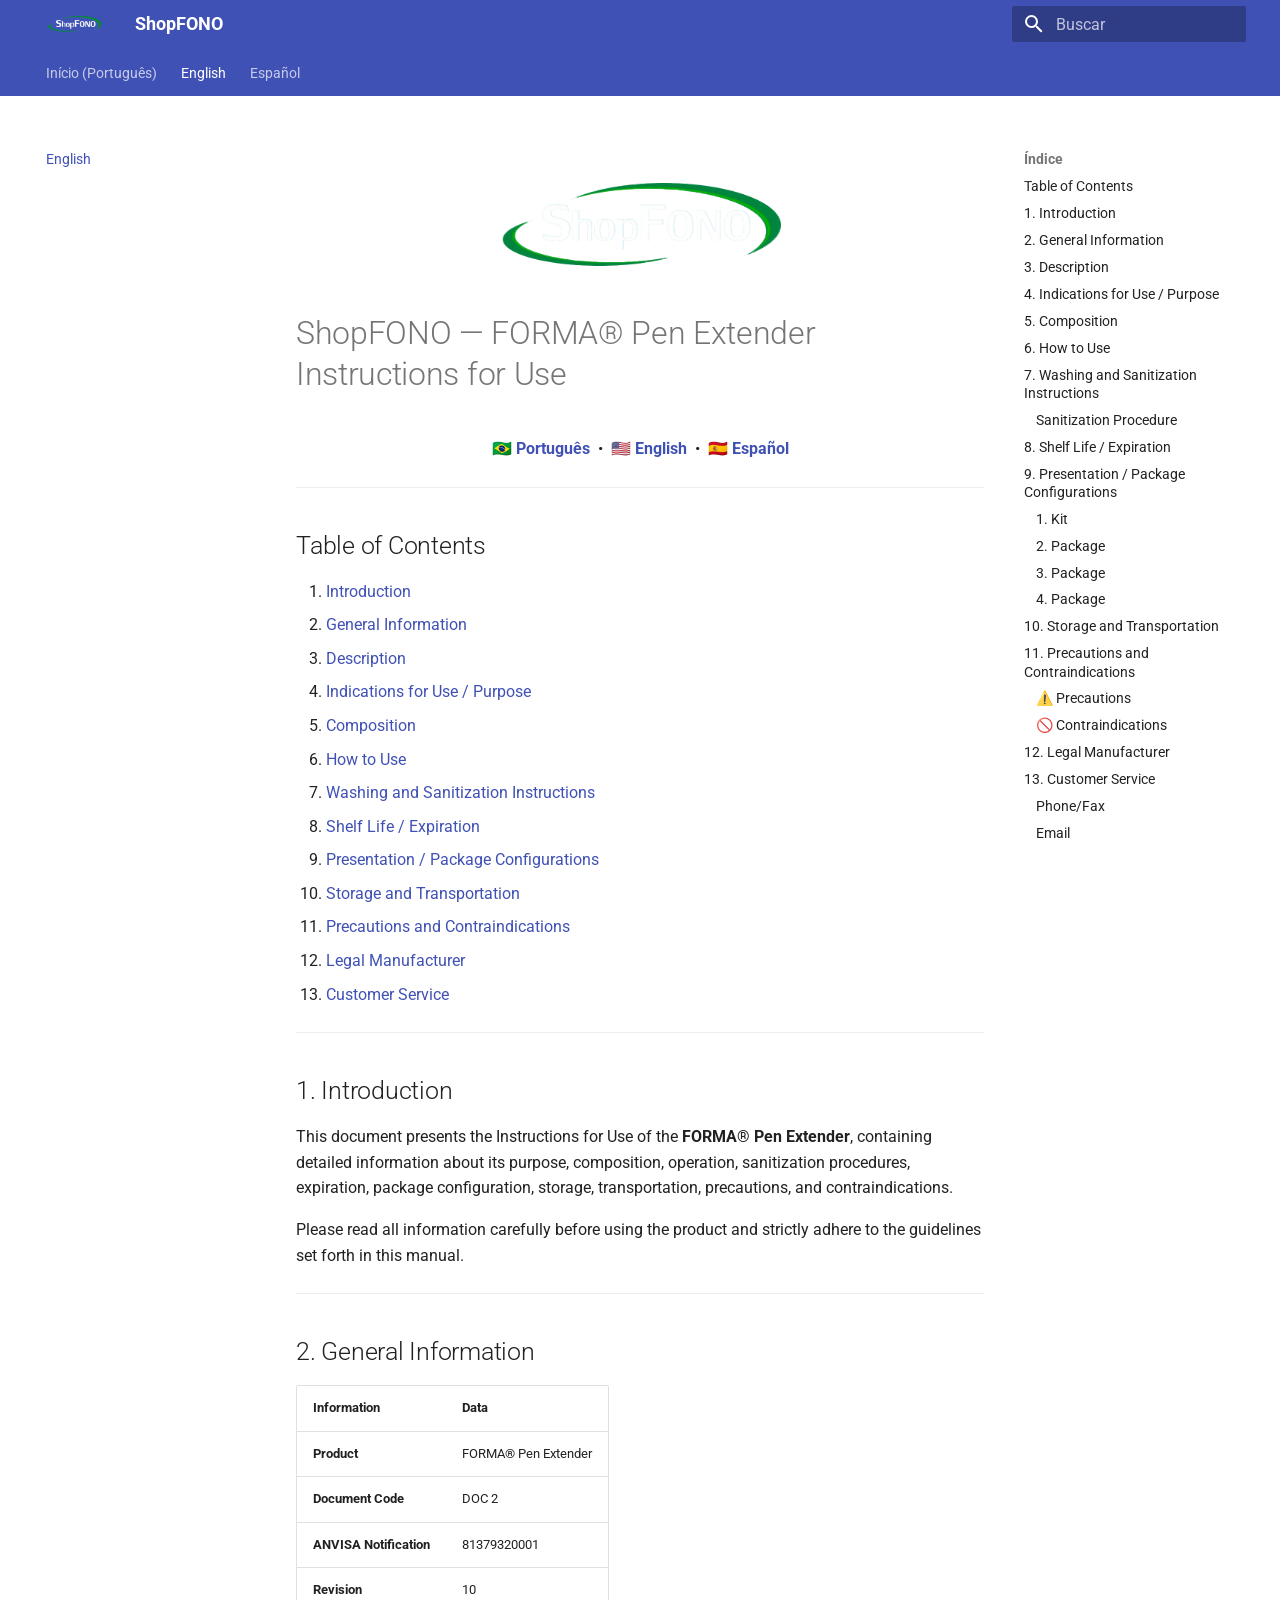
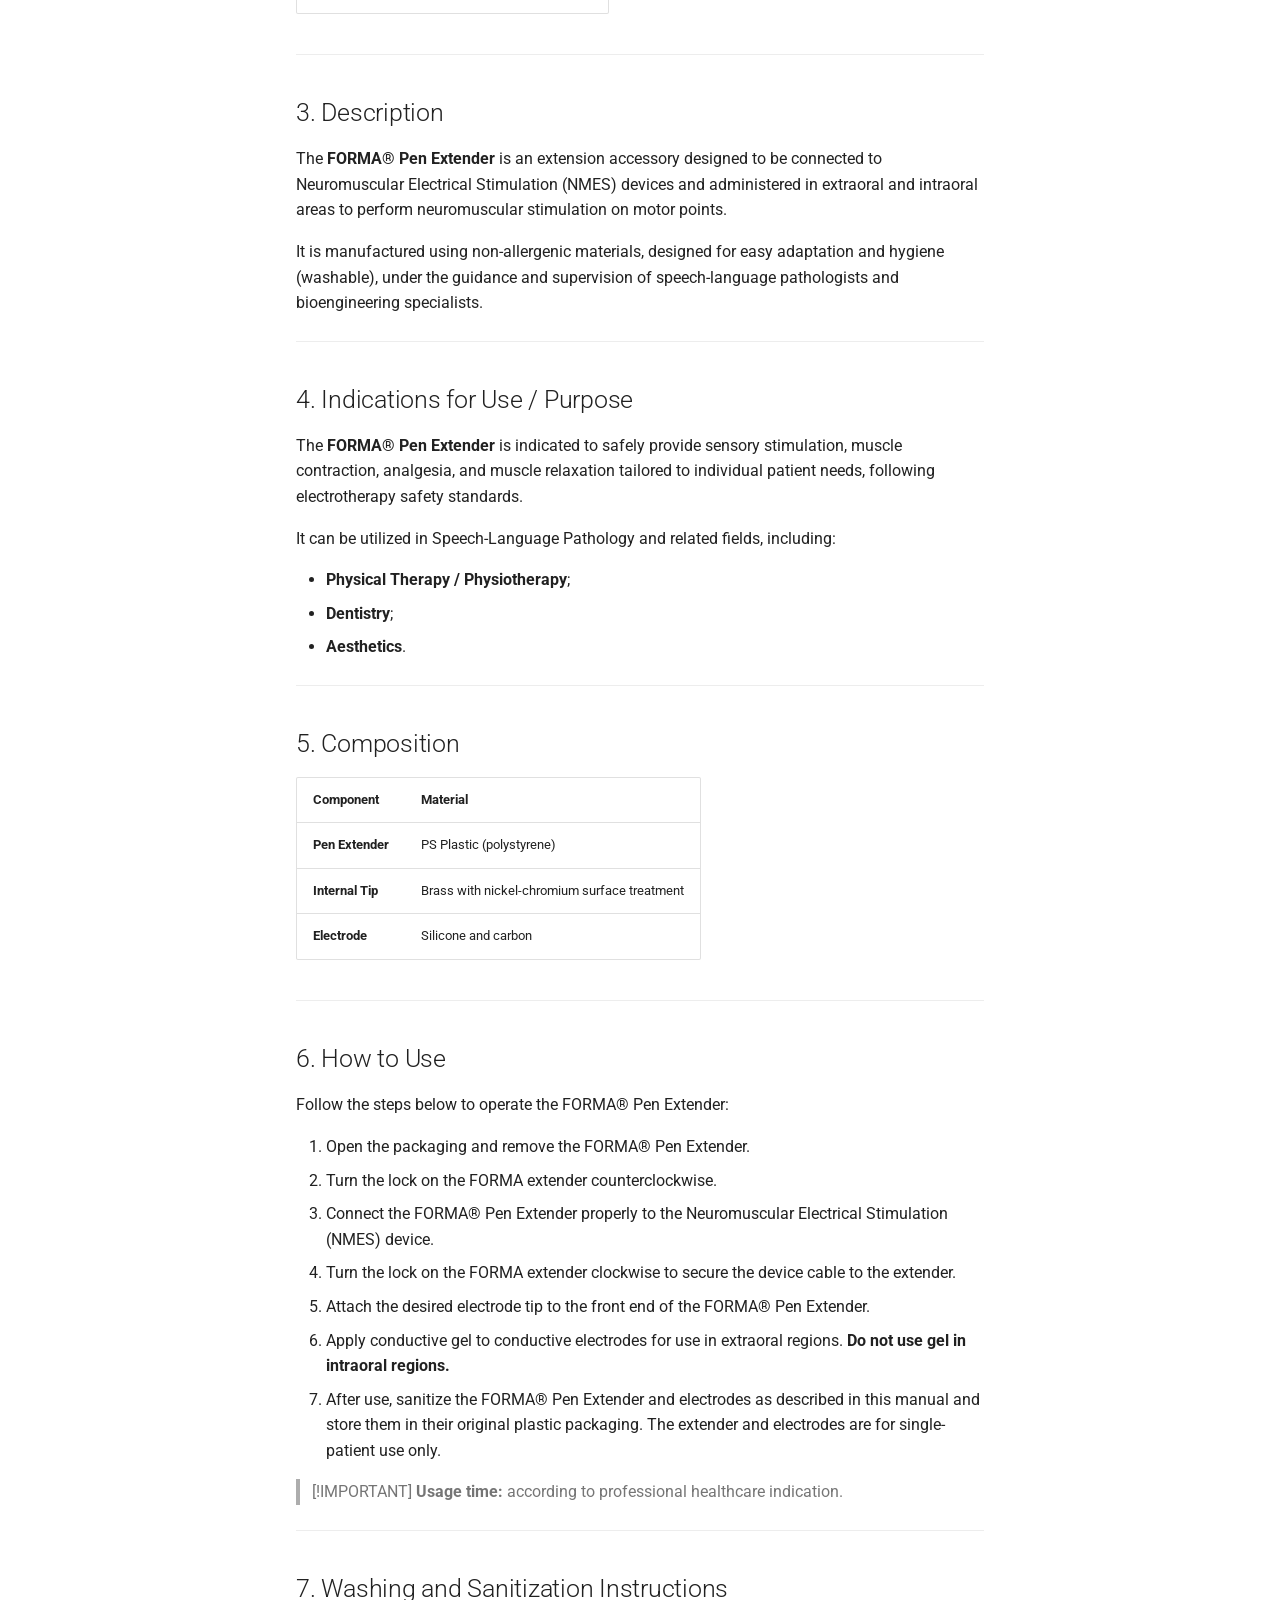
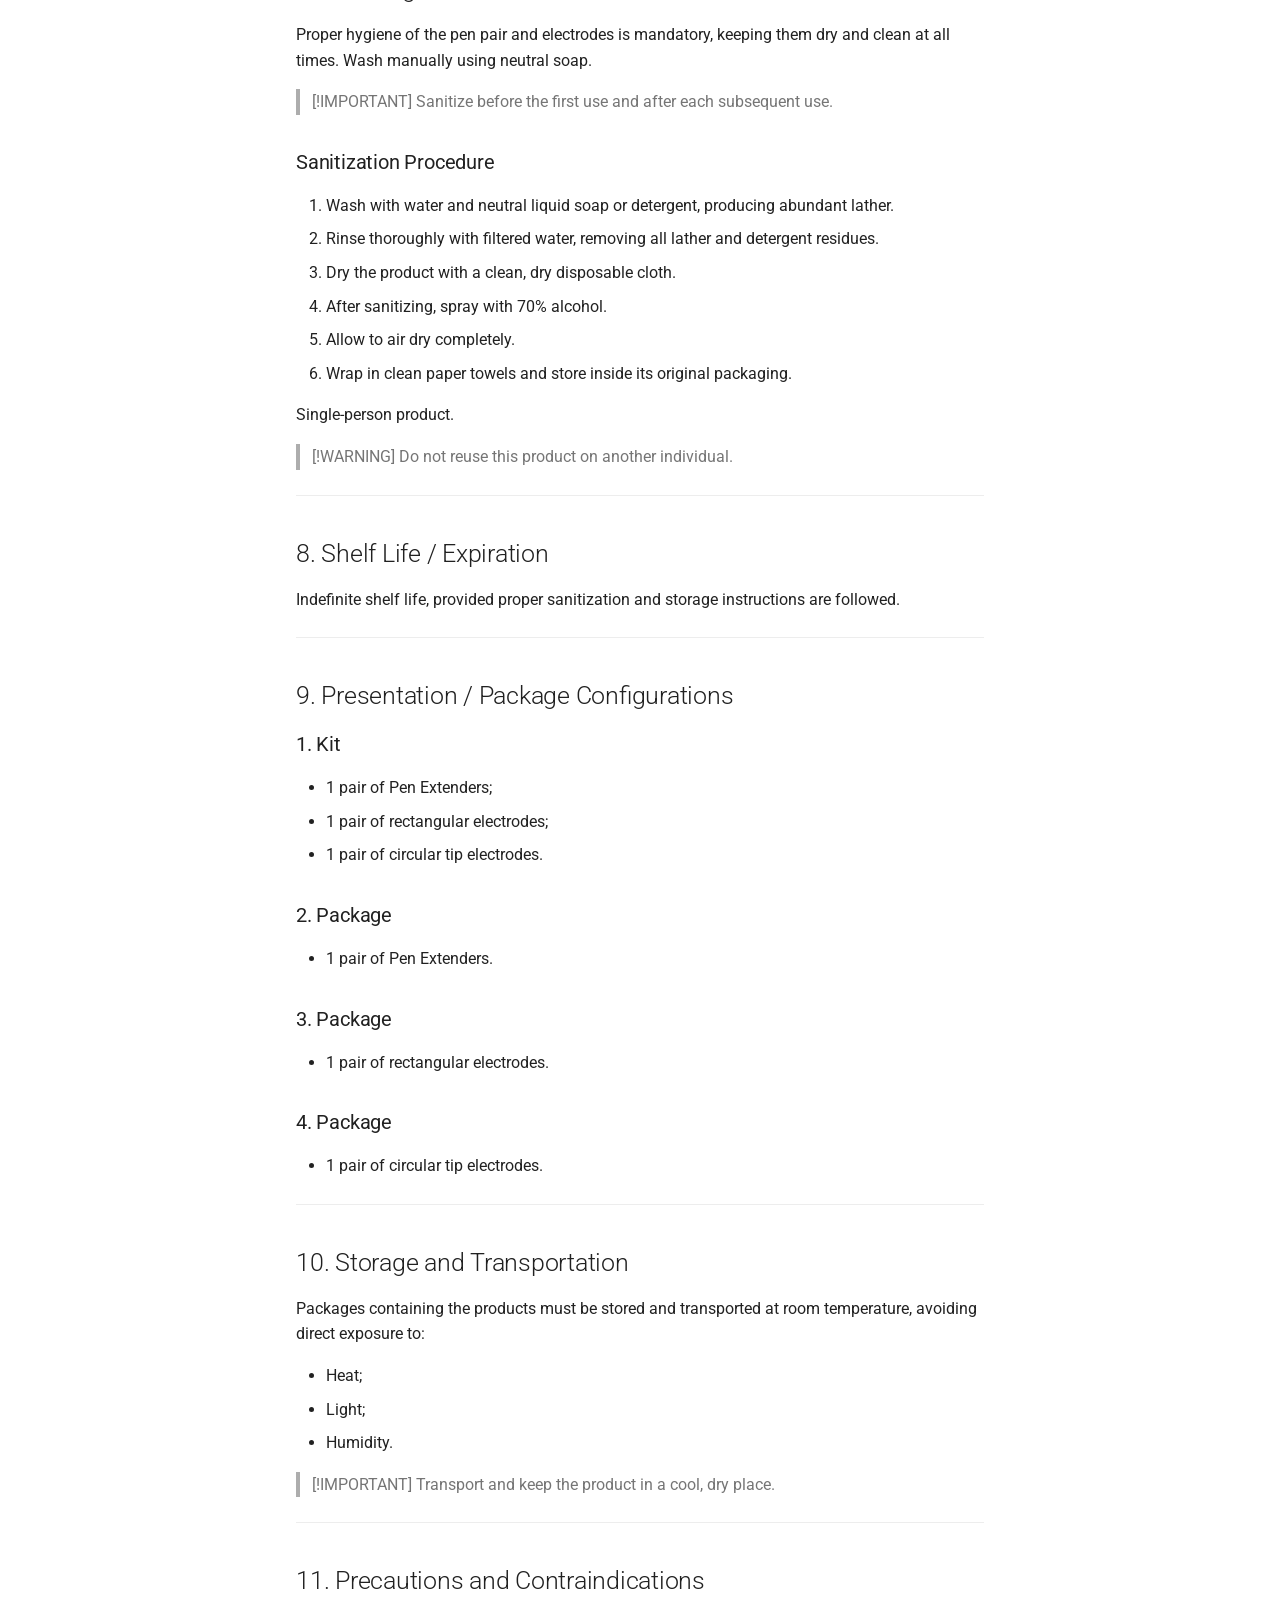
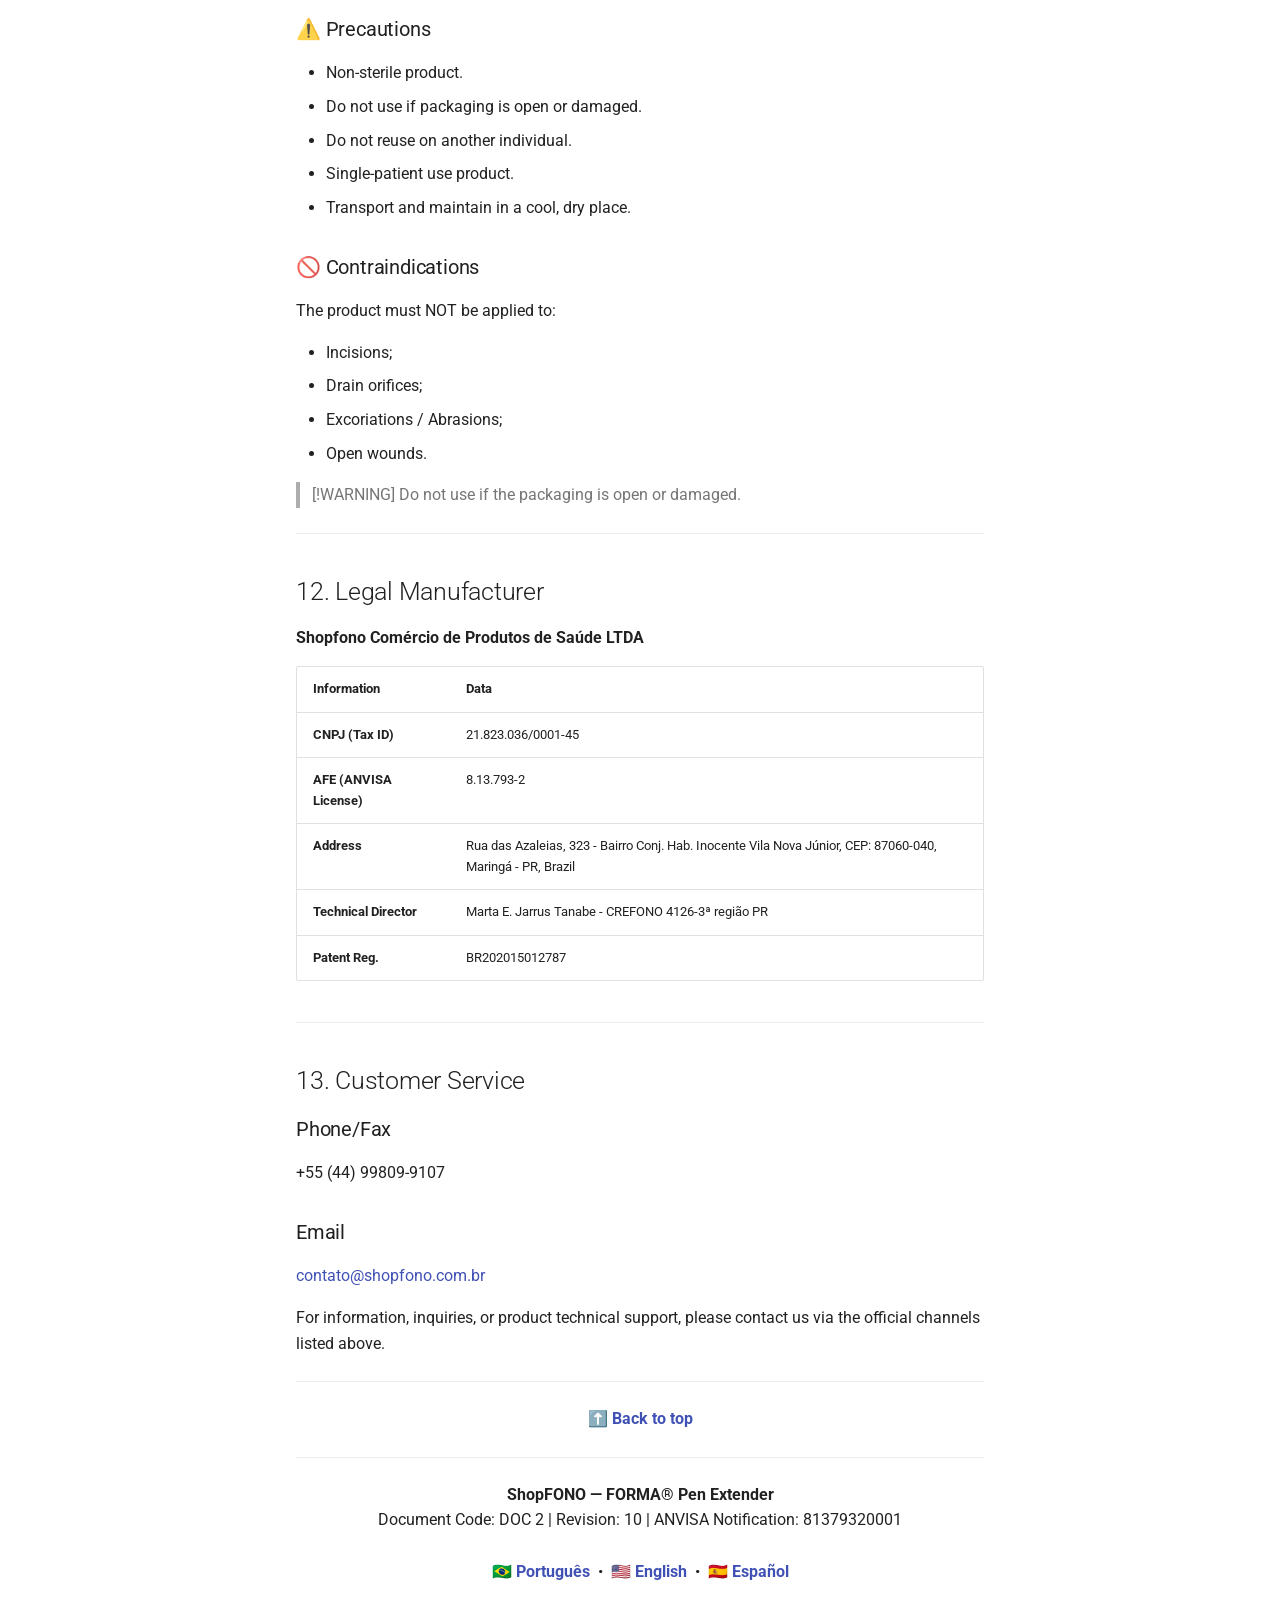
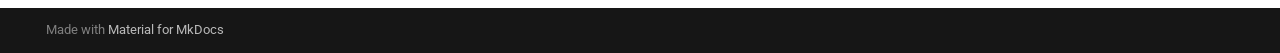
==== en-US/index.html @ 4828b0e9 "Deployed c6d7f18 with MkDocs version: 1.6.1" ====
<!doctype html>
<html lang="pt" class="no-js">
  <head>
    
      <meta charset="utf-8">
      <meta name="viewport" content="width=device-width,initial-scale=1">
      
      
      
        <link rel="canonical" href="https://docshopfono.github.io/CanetaForma/en-US/">
      
      
        <link rel="prev" href="..">
      
      
        <link rel="next" href="../es-ES/">
      
      
        
      
      
      <link rel="icon" href="../assets/logo.png">
      <meta name="generator" content="mkdocs-1.6.1, mkdocs-material-9.7.6">
    
    
      
        <title>English - ShopFONO</title>
      
    
    
      <link rel="stylesheet" href="../assets/stylesheets/main.484c7ddc.min.css">
      
      


    
    
      
    
    
      
        
        
        <link rel="preconnect" href="https://fonts.gstatic.com" crossorigin>
        <link rel="stylesheet" href="https://fonts.googleapis.com/css?family=Roboto:300,300i,400,400i,700,700i%7CRoboto+Mono:400,400i,700,700i&display=fallback">
        <style>:root{--md-text-font:"Roboto";--md-code-font:"Roboto Mono"}</style>
      
    
    
    <script>__md_scope=new URL("..",location),__md_hash=e=>[...e].reduce(((e,_)=>(e<<5)-e+_.charCodeAt(0)),0),__md_get=(e,_=localStorage,t=__md_scope)=>JSON.parse(_.getItem(t.pathname+"."+e)),__md_set=(e,_,t=localStorage,a=__md_scope)=>{try{t.setItem(a.pathname+"."+e,JSON.stringify(_))}catch(e){}}</script>
    
      

    
    
  </head>
  
  
    <body dir="ltr">
  
    
    <input class="md-toggle" data-md-toggle="drawer" type="checkbox" id="__drawer" autocomplete="off">
    <input class="md-toggle" data-md-toggle="search" type="checkbox" id="__search" autocomplete="off">
    <label class="md-overlay" for="__drawer"></label>
    <div data-md-component="skip">
      
        
        <a href="#shopfono-forma-pen-extender-instructions-for-use" class="md-skip">
          Pular para conteúdo
        </a>
      
    </div>
    <div data-md-component="announce">
      
    </div>
    
    
      

<header class="md-header" data-md-component="header">
  <nav class="md-header__inner md-grid" aria-label="Cabeçalho">
    <a href=".." title="ShopFONO" class="md-header__button md-logo" aria-label="ShopFONO" data-md-component="logo">
      
  <img src="../assets/logo.png" alt="logo">

    </a>
    <label class="md-header__button md-icon" for="__drawer">
      
      <svg xmlns="http://www.w3.org/2000/svg" viewBox="0 0 24 24"><path d="M3 6h18v2H3zm0 5h18v2H3zm0 5h18v2H3z"/></svg>
    </label>
    <div class="md-header__title" data-md-component="header-title">
      <div class="md-header__ellipsis">
        <div class="md-header__topic">
          <span class="md-ellipsis">
            ShopFONO
          </span>
        </div>
        <div class="md-header__topic" data-md-component="header-topic">
          <span class="md-ellipsis">
            
              English
            
          </span>
        </div>
      </div>
    </div>
    
    
      <script>var palette=__md_get("__palette");if(palette&&palette.color){if("(prefers-color-scheme)"===palette.color.media){var media=matchMedia("(prefers-color-scheme: light)"),input=document.querySelector(media.matches?"[data-md-color-media='(prefers-color-scheme: light)']":"[data-md-color-media='(prefers-color-scheme: dark)']");palette.color.media=input.getAttribute("data-md-color-media"),palette.color.scheme=input.getAttribute("data-md-color-scheme"),palette.color.primary=input.getAttribute("data-md-color-primary"),palette.color.accent=input.getAttribute("data-md-color-accent")}for(var[key,value]of Object.entries(palette.color))document.body.setAttribute("data-md-color-"+key,value)}</script>
    
    
    
      
      
        <label class="md-header__button md-icon" for="__search">
          
          <svg xmlns="http://www.w3.org/2000/svg" viewBox="0 0 24 24"><path d="M9.5 3A6.5 6.5 0 0 1 16 9.5c0 1.61-.59 3.09-1.56 4.23l.27.27h.79l5 5-1.5 1.5-5-5v-.79l-.27-.27A6.52 6.52 0 0 1 9.5 16 6.5 6.5 0 0 1 3 9.5 6.5 6.5 0 0 1 9.5 3m0 2C7 5 5 7 5 9.5S7 14 9.5 14 14 12 14 9.5 12 5 9.5 5"/></svg>
        </label>
        <div class="md-search" data-md-component="search" role="dialog">
  <label class="md-search__overlay" for="__search"></label>
  <div class="md-search__inner" role="search">
    <form class="md-search__form" name="search">
      <input type="text" class="md-search__input" name="query" aria-label="Buscar" placeholder="Buscar" autocapitalize="off" autocorrect="off" autocomplete="off" spellcheck="false" data-md-component="search-query" required>
      <label class="md-search__icon md-icon" for="__search">
        
        <svg xmlns="http://www.w3.org/2000/svg" viewBox="0 0 24 24"><path d="M9.5 3A6.5 6.5 0 0 1 16 9.5c0 1.61-.59 3.09-1.56 4.23l.27.27h.79l5 5-1.5 1.5-5-5v-.79l-.27-.27A6.52 6.52 0 0 1 9.5 16 6.5 6.5 0 0 1 3 9.5 6.5 6.5 0 0 1 9.5 3m0 2C7 5 5 7 5 9.5S7 14 9.5 14 14 12 14 9.5 12 5 9.5 5"/></svg>
        
        <svg xmlns="http://www.w3.org/2000/svg" viewBox="0 0 24 24"><path d="M20 11v2H8l5.5 5.5-1.42 1.42L4.16 12l7.92-7.92L13.5 5.5 8 11z"/></svg>
      </label>
      <nav class="md-search__options" aria-label="Pesquisar">
        
        <button type="reset" class="md-search__icon md-icon" title="Limpar" aria-label="Limpar" tabindex="-1">
          
          <svg xmlns="http://www.w3.org/2000/svg" viewBox="0 0 24 24"><path d="M19 6.41 17.59 5 12 10.59 6.41 5 5 6.41 10.59 12 5 17.59 6.41 19 12 13.41 17.59 19 19 17.59 13.41 12z"/></svg>
        </button>
      </nav>
      
    </form>
    <div class="md-search__output">
      <div class="md-search__scrollwrap" tabindex="0" data-md-scrollfix>
        <div class="md-search-result" data-md-component="search-result">
          <div class="md-search-result__meta">
            Inicializando busca
          </div>
          <ol class="md-search-result__list" role="presentation"></ol>
        </div>
      </div>
    </div>
  </div>
</div>
      
    
    
  </nav>
  
</header>
    
    <div class="md-container" data-md-component="container">
      
      
        
          
            
<nav class="md-tabs" aria-label="Abas" data-md-component="tabs">
  <div class="md-grid">
    <ul class="md-tabs__list">
      
        
  
  
  
  
    <li class="md-tabs__item">
      <a href=".." class="md-tabs__link">
        
  
  
    
  
  Início (Português)

      </a>
    </li>
  

      
        
  
  
  
    
  
  
    <li class="md-tabs__item md-tabs__item--active">
      <a href="./" class="md-tabs__link">
        
  
  
    
  
  English

      </a>
    </li>
  

      
        
  
  
  
  
    <li class="md-tabs__item">
      <a href="../es-ES/" class="md-tabs__link">
        
  
  
    
  
  Español

      </a>
    </li>
  

      
    </ul>
  </div>
</nav>
          
        
      
      <main class="md-main" data-md-component="main">
        <div class="md-main__inner md-grid">
          
            
              
              <div class="md-sidebar md-sidebar--primary" data-md-component="sidebar" data-md-type="navigation" >
                <div class="md-sidebar__scrollwrap">
                  <div class="md-sidebar__inner">
                    


  


<nav class="md-nav md-nav--primary md-nav--lifted" aria-label="Navegação" data-md-level="0">
  <label class="md-nav__title" for="__drawer">
    <a href=".." title="ShopFONO" class="md-nav__button md-logo" aria-label="ShopFONO" data-md-component="logo">
      
  <img src="../assets/logo.png" alt="logo">

    </a>
    ShopFONO
  </label>
  
  <ul class="md-nav__list" data-md-scrollfix>
    
      
      
  
  
  
  
    <li class="md-nav__item">
      <a href=".." class="md-nav__link">
        
  
  
  <span class="md-ellipsis">
    
  
    Início (Português)
  

    
  </span>
  
  

      </a>
    </li>
  

    
      
      
  
  
    
  
  
  
    <li class="md-nav__item md-nav__item--active">
      
      <input class="md-nav__toggle md-toggle" type="checkbox" id="__toc">
      
      
        
      
      
        <label class="md-nav__link md-nav__link--active" for="__toc">
          
  
  
  <span class="md-ellipsis">
    
  
    English
  

    
  </span>
  
  

          <span class="md-nav__icon md-icon"></span>
        </label>
      
      <a href="./" class="md-nav__link md-nav__link--active">
        
  
  
  <span class="md-ellipsis">
    
  
    English
  

    
  </span>
  
  

      </a>
      
        

<nav class="md-nav md-nav--secondary" aria-label="Índice">
  
  
  
    
  
  
    <label class="md-nav__title" for="__toc">
      <span class="md-nav__icon md-icon"></span>
      Índice
    </label>
    <ul class="md-nav__list" data-md-component="toc" data-md-scrollfix>
      
        <li class="md-nav__item">
  <a href="#table-of-contents" class="md-nav__link">
    <span class="md-ellipsis">
      
        Table of Contents
      
    </span>
  </a>
  
</li>
      
        <li class="md-nav__item">
  <a href="#1-introduction" class="md-nav__link">
    <span class="md-ellipsis">
      
        1. Introduction
      
    </span>
  </a>
  
</li>
      
        <li class="md-nav__item">
  <a href="#2-general-information" class="md-nav__link">
    <span class="md-ellipsis">
      
        2. General Information
      
    </span>
  </a>
  
</li>
      
        <li class="md-nav__item">
  <a href="#3-description" class="md-nav__link">
    <span class="md-ellipsis">
      
        3. Description
      
    </span>
  </a>
  
</li>
      
        <li class="md-nav__item">
  <a href="#4-indications-for-use-purpose" class="md-nav__link">
    <span class="md-ellipsis">
      
        4. Indications for Use / Purpose
      
    </span>
  </a>
  
</li>
      
        <li class="md-nav__item">
  <a href="#5-composition" class="md-nav__link">
    <span class="md-ellipsis">
      
        5. Composition
      
    </span>
  </a>
  
</li>
      
        <li class="md-nav__item">
  <a href="#6-how-to-use" class="md-nav__link">
    <span class="md-ellipsis">
      
        6. How to Use
      
    </span>
  </a>
  
</li>
      
        <li class="md-nav__item">
  <a href="#7-washing-and-sanitization-instructions" class="md-nav__link">
    <span class="md-ellipsis">
      
        7. Washing and Sanitization Instructions
      
    </span>
  </a>
  
    <nav class="md-nav" aria-label="7. Washing and Sanitization Instructions">
      <ul class="md-nav__list">
        
          <li class="md-nav__item">
  <a href="#sanitization-procedure" class="md-nav__link">
    <span class="md-ellipsis">
      
        Sanitization Procedure
      
    </span>
  </a>
  
</li>
        
      </ul>
    </nav>
  
</li>
      
        <li class="md-nav__item">
  <a href="#8-shelf-life-expiration" class="md-nav__link">
    <span class="md-ellipsis">
      
        8. Shelf Life / Expiration
      
    </span>
  </a>
  
</li>
      
        <li class="md-nav__item">
  <a href="#9-presentation-package-configurations" class="md-nav__link">
    <span class="md-ellipsis">
      
        9. Presentation / Package Configurations
      
    </span>
  </a>
  
    <nav class="md-nav" aria-label="9. Presentation / Package Configurations">
      <ul class="md-nav__list">
        
          <li class="md-nav__item">
  <a href="#1-kit" class="md-nav__link">
    <span class="md-ellipsis">
      
        1. Kit
      
    </span>
  </a>
  
</li>
        
          <li class="md-nav__item">
  <a href="#2-package" class="md-nav__link">
    <span class="md-ellipsis">
      
        2. Package
      
    </span>
  </a>
  
</li>
        
          <li class="md-nav__item">
  <a href="#3-package" class="md-nav__link">
    <span class="md-ellipsis">
      
        3. Package
      
    </span>
  </a>
  
</li>
        
          <li class="md-nav__item">
  <a href="#4-package" class="md-nav__link">
    <span class="md-ellipsis">
      
        4. Package
      
    </span>
  </a>
  
</li>
        
      </ul>
    </nav>
  
</li>
      
        <li class="md-nav__item">
  <a href="#10-storage-and-transportation" class="md-nav__link">
    <span class="md-ellipsis">
      
        10. Storage and Transportation
      
    </span>
  </a>
  
</li>
      
        <li class="md-nav__item">
  <a href="#11-precautions-and-contraindications" class="md-nav__link">
    <span class="md-ellipsis">
      
        11. Precautions and Contraindications
      
    </span>
  </a>
  
    <nav class="md-nav" aria-label="11. Precautions and Contraindications">
      <ul class="md-nav__list">
        
          <li class="md-nav__item">
  <a href="#precautions" class="md-nav__link">
    <span class="md-ellipsis">
      
        ⚠️ Precautions
      
    </span>
  </a>
  
</li>
        
          <li class="md-nav__item">
  <a href="#contraindications" class="md-nav__link">
    <span class="md-ellipsis">
      
        🚫 Contraindications
      
    </span>
  </a>
  
</li>
        
      </ul>
    </nav>
  
</li>
      
        <li class="md-nav__item">
  <a href="#12-legal-manufacturer" class="md-nav__link">
    <span class="md-ellipsis">
      
        12. Legal Manufacturer
      
    </span>
  </a>
  
</li>
      
        <li class="md-nav__item">
  <a href="#13-customer-service" class="md-nav__link">
    <span class="md-ellipsis">
      
        13. Customer Service
      
    </span>
  </a>
  
    <nav class="md-nav" aria-label="13. Customer Service">
      <ul class="md-nav__list">
        
          <li class="md-nav__item">
  <a href="#phonefax" class="md-nav__link">
    <span class="md-ellipsis">
      
        Phone/Fax
      
    </span>
  </a>
  
</li>
        
          <li class="md-nav__item">
  <a href="#email" class="md-nav__link">
    <span class="md-ellipsis">
      
        Email
      
    </span>
  </a>
  
</li>
        
      </ul>
    </nav>
  
</li>
      
    </ul>
  
</nav>
      
    </li>
  

    
      
      
  
  
  
  
    <li class="md-nav__item">
      <a href="../es-ES/" class="md-nav__link">
        
  
  
  <span class="md-ellipsis">
    
  
    Español
  

    
  </span>
  
  

      </a>
    </li>
  

    
  </ul>
</nav>
                  </div>
                </div>
              </div>
            
            
              
              <div class="md-sidebar md-sidebar--secondary" data-md-component="sidebar" data-md-type="toc" >
                <div class="md-sidebar__scrollwrap">
                  <div class="md-sidebar__inner">
                    

<nav class="md-nav md-nav--secondary" aria-label="Índice">
  
  
  
    
  
  
    <label class="md-nav__title" for="__toc">
      <span class="md-nav__icon md-icon"></span>
      Índice
    </label>
    <ul class="md-nav__list" data-md-component="toc" data-md-scrollfix>
      
        <li class="md-nav__item">
  <a href="#table-of-contents" class="md-nav__link">
    <span class="md-ellipsis">
      
        Table of Contents
      
    </span>
  </a>
  
</li>
      
        <li class="md-nav__item">
  <a href="#1-introduction" class="md-nav__link">
    <span class="md-ellipsis">
      
        1. Introduction
      
    </span>
  </a>
  
</li>
      
        <li class="md-nav__item">
  <a href="#2-general-information" class="md-nav__link">
    <span class="md-ellipsis">
      
        2. General Information
      
    </span>
  </a>
  
</li>
      
        <li class="md-nav__item">
  <a href="#3-description" class="md-nav__link">
    <span class="md-ellipsis">
      
        3. Description
      
    </span>
  </a>
  
</li>
      
        <li class="md-nav__item">
  <a href="#4-indications-for-use-purpose" class="md-nav__link">
    <span class="md-ellipsis">
      
        4. Indications for Use / Purpose
      
    </span>
  </a>
  
</li>
      
        <li class="md-nav__item">
  <a href="#5-composition" class="md-nav__link">
    <span class="md-ellipsis">
      
        5. Composition
      
    </span>
  </a>
  
</li>
      
        <li class="md-nav__item">
  <a href="#6-how-to-use" class="md-nav__link">
    <span class="md-ellipsis">
      
        6. How to Use
      
    </span>
  </a>
  
</li>
      
        <li class="md-nav__item">
  <a href="#7-washing-and-sanitization-instructions" class="md-nav__link">
    <span class="md-ellipsis">
      
        7. Washing and Sanitization Instructions
      
    </span>
  </a>
  
    <nav class="md-nav" aria-label="7. Washing and Sanitization Instructions">
      <ul class="md-nav__list">
        
          <li class="md-nav__item">
  <a href="#sanitization-procedure" class="md-nav__link">
    <span class="md-ellipsis">
      
        Sanitization Procedure
      
    </span>
  </a>
  
</li>
        
      </ul>
    </nav>
  
</li>
      
        <li class="md-nav__item">
  <a href="#8-shelf-life-expiration" class="md-nav__link">
    <span class="md-ellipsis">
      
        8. Shelf Life / Expiration
      
    </span>
  </a>
  
</li>
      
        <li class="md-nav__item">
  <a href="#9-presentation-package-configurations" class="md-nav__link">
    <span class="md-ellipsis">
      
        9. Presentation / Package Configurations
      
    </span>
  </a>
  
    <nav class="md-nav" aria-label="9. Presentation / Package Configurations">
      <ul class="md-nav__list">
        
          <li class="md-nav__item">
  <a href="#1-kit" class="md-nav__link">
    <span class="md-ellipsis">
      
        1. Kit
      
    </span>
  </a>
  
</li>
        
          <li class="md-nav__item">
  <a href="#2-package" class="md-nav__link">
    <span class="md-ellipsis">
      
        2. Package
      
    </span>
  </a>
  
</li>
        
          <li class="md-nav__item">
  <a href="#3-package" class="md-nav__link">
    <span class="md-ellipsis">
      
        3. Package
      
    </span>
  </a>
  
</li>
        
          <li class="md-nav__item">
  <a href="#4-package" class="md-nav__link">
    <span class="md-ellipsis">
      
        4. Package
      
    </span>
  </a>
  
</li>
        
      </ul>
    </nav>
  
</li>
      
        <li class="md-nav__item">
  <a href="#10-storage-and-transportation" class="md-nav__link">
    <span class="md-ellipsis">
      
        10. Storage and Transportation
      
    </span>
  </a>
  
</li>
      
        <li class="md-nav__item">
  <a href="#11-precautions-and-contraindications" class="md-nav__link">
    <span class="md-ellipsis">
      
        11. Precautions and Contraindications
      
    </span>
  </a>
  
    <nav class="md-nav" aria-label="11. Precautions and Contraindications">
      <ul class="md-nav__list">
        
          <li class="md-nav__item">
  <a href="#precautions" class="md-nav__link">
    <span class="md-ellipsis">
      
        ⚠️ Precautions
      
    </span>
  </a>
  
</li>
        
          <li class="md-nav__item">
  <a href="#contraindications" class="md-nav__link">
    <span class="md-ellipsis">
      
        🚫 Contraindications
      
    </span>
  </a>
  
</li>
        
      </ul>
    </nav>
  
</li>
      
        <li class="md-nav__item">
  <a href="#12-legal-manufacturer" class="md-nav__link">
    <span class="md-ellipsis">
      
        12. Legal Manufacturer
      
    </span>
  </a>
  
</li>
      
        <li class="md-nav__item">
  <a href="#13-customer-service" class="md-nav__link">
    <span class="md-ellipsis">
      
        13. Customer Service
      
    </span>
  </a>
  
    <nav class="md-nav" aria-label="13. Customer Service">
      <ul class="md-nav__list">
        
          <li class="md-nav__item">
  <a href="#phonefax" class="md-nav__link">
    <span class="md-ellipsis">
      
        Phone/Fax
      
    </span>
  </a>
  
</li>
        
          <li class="md-nav__item">
  <a href="#email" class="md-nav__link">
    <span class="md-ellipsis">
      
        Email
      
    </span>
  </a>
  
</li>
        
      </ul>
    </nav>
  
</li>
      
    </ul>
  
</nav>
                  </div>
                </div>
              </div>
            
          
          
            <div class="md-content" data-md-component="content">
              
              <article class="md-content__inner md-typeset">
                
                  



<p align="center">
  <img src="../assets/logo.png" alt="ShopFONO Logo" width="300" />
</p>

<h1 id="shopfono-forma-pen-extender-instructions-for-use">ShopFONO — FORMA® Pen Extender Instructions for Use</h1>
<p align="center">
  <a href="../pt-BR/README.md"><b>🇧🇷 Português</b></a> &nbsp;•&nbsp;
  <a href="../en-US/README.md"><b>🇺🇸 English</b></a> &nbsp;•&nbsp;
  <a href="../es-ES/README.md"><b>🇪🇸 Español</b></a>
</p>

<hr />
<h2 id="table-of-contents">Table of Contents</h2>
<ol>
<li><a href="#1-introduction">Introduction</a></li>
<li><a href="#2-general-information">General Information</a></li>
<li><a href="#3-description">Description</a></li>
<li><a href="#4-indications-for-use--purpose">Indications for Use / Purpose</a></li>
<li><a href="#5-composition">Composition</a></li>
<li><a href="#6-how-to-use">How to Use</a></li>
<li><a href="#7-washing-and-sanitization-instructions">Washing and Sanitization Instructions</a></li>
<li><a href="#8-shelf-life--expiration">Shelf Life / Expiration</a></li>
<li><a href="#9-presentation--package-configurations">Presentation / Package Configurations</a></li>
<li><a href="#10-storage-and-transportation">Storage and Transportation</a></li>
<li><a href="#11-precautions-and-contraindications">Precautions and Contraindications</a></li>
<li><a href="#12-legal-manufacturer">Legal Manufacturer</a></li>
<li><a href="#13-customer-service">Customer Service</a></li>
</ol>
<hr />
<h2 id="1-introduction">1. Introduction</h2>
<p>This document presents the Instructions for Use of the <strong>FORMA® Pen Extender</strong>, containing detailed information about its purpose, composition, operation, sanitization procedures, expiration, package configuration, storage, transportation, precautions, and contraindications.</p>
<p>Please read all information carefully before using the product and strictly adhere to the guidelines set forth in this manual.</p>
<hr />
<h2 id="2-general-information">2. General Information</h2>
<table>
<thead>
<tr>
<th>Information</th>
<th>Data</th>
</tr>
</thead>
<tbody>
<tr>
<td><strong>Product</strong></td>
<td>FORMA® Pen Extender</td>
</tr>
<tr>
<td><strong>Document Code</strong></td>
<td>DOC 2</td>
</tr>
<tr>
<td><strong>ANVISA Notification</strong></td>
<td>81379320001</td>
</tr>
<tr>
<td><strong>Revision</strong></td>
<td>10</td>
</tr>
</tbody>
</table>
<hr />
<h2 id="3-description">3. Description</h2>
<p>The <strong>FORMA® Pen Extender</strong> is an extension accessory designed to be connected to Neuromuscular Electrical Stimulation (NMES) devices and administered in extraoral and intraoral areas to perform neuromuscular stimulation on motor points.</p>
<p>It is manufactured using non-allergenic materials, designed for easy adaptation and hygiene (washable), under the guidance and supervision of speech-language pathologists and bioengineering specialists.</p>
<hr />
<h2 id="4-indications-for-use-purpose">4. Indications for Use / Purpose</h2>
<p>The <strong>FORMA® Pen Extender</strong> is indicated to safely provide sensory stimulation, muscle contraction, analgesia, and muscle relaxation tailored to individual patient needs, following electrotherapy safety standards.</p>
<p>It can be utilized in Speech-Language Pathology and related fields, including:</p>
<ul>
<li><strong>Physical Therapy / Physiotherapy</strong>;</li>
<li><strong>Dentistry</strong>;</li>
<li><strong>Aesthetics</strong>.</li>
</ul>
<hr />
<h2 id="5-composition">5. Composition</h2>
<table>
<thead>
<tr>
<th>Component</th>
<th>Material</th>
</tr>
</thead>
<tbody>
<tr>
<td><strong>Pen Extender</strong></td>
<td>PS Plastic (polystyrene)</td>
</tr>
<tr>
<td><strong>Internal Tip</strong></td>
<td>Brass with nickel-chromium surface treatment</td>
</tr>
<tr>
<td><strong>Electrode</strong></td>
<td>Silicone and carbon</td>
</tr>
</tbody>
</table>
<hr />
<h2 id="6-how-to-use">6. How to Use</h2>
<p>Follow the steps below to operate the FORMA® Pen Extender:</p>
<ol>
<li>Open the packaging and remove the FORMA® Pen Extender.</li>
<li>Turn the lock on the FORMA extender counterclockwise.</li>
<li>Connect the FORMA® Pen Extender properly to the Neuromuscular Electrical Stimulation (NMES) device.</li>
<li>Turn the lock on the FORMA extender clockwise to secure the device cable to the extender.</li>
<li>Attach the desired electrode tip to the front end of the FORMA® Pen Extender.</li>
<li>Apply conductive gel to conductive electrodes for use in extraoral regions. <strong>Do not use gel in intraoral regions.</strong></li>
<li>After use, sanitize the FORMA® Pen Extender and electrodes as described in this manual and store them in their original plastic packaging. The extender and electrodes are for single-patient use only.</li>
</ol>
<blockquote>
<p>[!IMPORTANT]
<strong>Usage time:</strong> according to professional healthcare indication.</p>
</blockquote>
<hr />
<h2 id="7-washing-and-sanitization-instructions">7. Washing and Sanitization Instructions</h2>
<p>Proper hygiene of the pen pair and electrodes is mandatory, keeping them dry and clean at all times. Wash manually using neutral soap.</p>
<blockquote>
<p>[!IMPORTANT]
Sanitize before the first use and after each subsequent use.</p>
</blockquote>
<h3 id="sanitization-procedure">Sanitization Procedure</h3>
<ol>
<li>Wash with water and neutral liquid soap or detergent, producing abundant lather.</li>
<li>Rinse thoroughly with filtered water, removing all lather and detergent residues.</li>
<li>Dry the product with a clean, dry disposable cloth.</li>
<li>After sanitizing, spray with 70% alcohol.</li>
<li>Allow to air dry completely.</li>
<li>Wrap in clean paper towels and store inside its original packaging.</li>
</ol>
<p>Single-person product.</p>
<blockquote>
<p>[!WARNING]
Do not reuse this product on another individual.</p>
</blockquote>
<hr />
<h2 id="8-shelf-life-expiration">8. Shelf Life / Expiration</h2>
<p>Indefinite shelf life, provided proper sanitization and storage instructions are followed.</p>
<hr />
<h2 id="9-presentation-package-configurations">9. Presentation / Package Configurations</h2>
<h3 id="1-kit">1. Kit</h3>
<ul>
<li>1 pair of Pen Extenders;</li>
<li>1 pair of rectangular electrodes;</li>
<li>1 pair of circular tip electrodes.</li>
</ul>
<h3 id="2-package">2. Package</h3>
<ul>
<li>1 pair of Pen Extenders.</li>
</ul>
<h3 id="3-package">3. Package</h3>
<ul>
<li>1 pair of rectangular electrodes.</li>
</ul>
<h3 id="4-package">4. Package</h3>
<ul>
<li>1 pair of circular tip electrodes.</li>
</ul>
<hr />
<h2 id="10-storage-and-transportation">10. Storage and Transportation</h2>
<p>Packages containing the products must be stored and transported at room temperature, avoiding direct exposure to:</p>
<ul>
<li>Heat;</li>
<li>Light;</li>
<li>Humidity.</li>
</ul>
<blockquote>
<p>[!IMPORTANT]
Transport and keep the product in a cool, dry place.</p>
</blockquote>
<hr />
<h2 id="11-precautions-and-contraindications">11. Precautions and Contraindications</h2>
<h3 id="precautions">⚠️ Precautions</h3>
<ul>
<li>Non-sterile product.</li>
<li>Do not use if packaging is open or damaged.</li>
<li>Do not reuse on another individual.</li>
<li>Single-patient use product.</li>
<li>Transport and maintain in a cool, dry place.</li>
</ul>
<h3 id="contraindications">🚫 Contraindications</h3>
<p>The product must NOT be applied to:</p>
<ul>
<li>Incisions;</li>
<li>Drain orifices;</li>
<li>Excoriations / Abrasions;</li>
<li>Open wounds.</li>
</ul>
<blockquote>
<p>[!WARNING]
Do not use if the packaging is open or damaged.</p>
</blockquote>
<hr />
<h2 id="12-legal-manufacturer">12. Legal Manufacturer</h2>
<p><strong>Shopfono Comércio de Produtos de Saúde LTDA</strong></p>
<table>
<thead>
<tr>
<th>Information</th>
<th>Data</th>
</tr>
</thead>
<tbody>
<tr>
<td><strong>CNPJ (Tax ID)</strong></td>
<td>21.823.036/0001-45</td>
</tr>
<tr>
<td><strong>AFE (ANVISA License)</strong></td>
<td>8.13.793-2</td>
</tr>
<tr>
<td><strong>Address</strong></td>
<td>Rua das Azaleias, 323 - Bairro Conj. Hab. Inocente Vila Nova Júnior, CEP: 87060-040, Maringá - PR, Brazil</td>
</tr>
<tr>
<td><strong>Technical Director</strong></td>
<td>Marta E. Jarrus Tanabe - CREFONO 4126-3ª região PR</td>
</tr>
<tr>
<td><strong>Patent Reg.</strong></td>
<td>BR202015012787</td>
</tr>
</tbody>
</table>
<hr />
<h2 id="13-customer-service">13. Customer Service</h2>
<h3 id="phonefax">Phone/Fax</h3>
<p>+55 (44) 99809-9107</p>
<h3 id="email">Email</h3>
<p><a href="mailto:contato@shopfono.com.br">contato@shopfono.com.br</a></p>
<p>For information, inquiries, or product technical support, please contact us via the official channels listed above.</p>
<hr />
<p align="center">
  <a href="#table-of-contents"><b>⬆️ Back to top</b></a>
</p>

<hr />
<p align="center">
  <b>ShopFONO — FORMA® Pen Extender</b><br>
  Document Code: DOC 2 | Revision: 10 | ANVISA Notification: 81379320001<br><br>
  <a href="../pt-BR/README.md"><b>🇧🇷 Português</b></a> &nbsp;•&nbsp;
  <a href="../en-US/README.md"><b>🇺🇸 English</b></a> &nbsp;•&nbsp;
  <a href="../es-ES/README.md"><b>🇪🇸 Español</b></a>
</p>












                
              </article>
            </div>
          
          
<script>var target=document.getElementById(location.hash.slice(1));target&&target.name&&(target.checked=target.name.startsWith("__tabbed_"))</script>
        </div>
        
          <button type="button" class="md-top md-icon" data-md-component="top" hidden>
  
  <svg xmlns="http://www.w3.org/2000/svg" viewBox="0 0 24 24"><path d="M13 20h-2V8l-5.5 5.5-1.42-1.42L12 4.16l7.92 7.92-1.42 1.42L13 8z"/></svg>
  Voltar para o topo
</button>
        
      </main>
      
        <footer class="md-footer">
  
  <div class="md-footer-meta md-typeset">
    <div class="md-footer-meta__inner md-grid">
      <div class="md-copyright">
  
  
    Made with
    <a href="https://squidfunk.github.io/mkdocs-material/" target="_blank" rel="noopener">
      Material for MkDocs
    </a>
  
</div>
      
    </div>
  </div>
</footer>
      
    </div>
    <div class="md-dialog" data-md-component="dialog">
      <div class="md-dialog__inner md-typeset"></div>
    </div>
    
    
    
      
      
      <script id="__config" type="application/json">{"annotate": null, "base": "..", "features": ["navigation.tabs", "navigation.sections", "navigation.top", "search.highlight", "content.code.copy"], "search": "../assets/javascripts/workers/search.2c215733.min.js", "tags": null, "translations": {"clipboard.copied": "Copiado para \u00e1rea de transfer\u00eancia", "clipboard.copy": "Copiar para \u00e1rea de transfer\u00eancia", "search.result.more.one": "mais 1 nesta p\u00e1gina", "search.result.more.other": "# mais nesta p\u00e1gina", "search.result.none": "Nenhum documento encontrado", "search.result.one": "1 documento encontrado", "search.result.other": "# documentos encontrados", "search.result.placeholder": "Digite para iniciar a busca", "search.result.term.missing": "Ausente", "select.version": "Selecione a vers\u00e3o"}, "version": null}</script>
    
    
      <script src="../assets/javascripts/bundle.79ae519e.min.js"></script>
      
    
  </body>
</html>
---- assets/stylesheets/main.484c7ddc.min.css ----
@charset "UTF-8";html{-webkit-text-size-adjust:none;-moz-text-size-adjust:none;text-size-adjust:none;box-sizing:border-box}*,:after,:before{box-sizing:inherit}@media (prefers-reduced-motion){*,:after,:before{transition:none!important}}body{margin:0}a,button,input,label{-webkit-tap-highlight-color:transparent}a{color:inherit;text-decoration:none}hr{border:0;box-sizing:initial;display:block;height:.05rem;overflow:visible;padding:0}small{font-size:80%}sub,sup{line-height:1em}img{border-style:none}table{border-collapse:initial;border-spacing:0}td,th{font-weight:400;vertical-align:top}button{background:#0000;border:0;font-family:inherit;font-size:inherit;margin:0;padding:0}input{border:0;outline:none}:root{--md-primary-fg-color:#4051b5;--md-primary-fg-color--light:#5d6cc0;--md-primary-fg-color--dark:#303fa1;--md-primary-bg-color:#fff;--md-primary-bg-color--light:#ffffffb3;--md-accent-fg-color:#526cfe;--md-accent-fg-color--transparent:#526cfe1a;--md-accent-bg-color:#fff;--md-accent-bg-color--light:#ffffffb3}[data-md-color-scheme=default]{color-scheme:light}[data-md-color-scheme=default] img[src$="#gh-dark-mode-only"],[data-md-color-scheme=default] img[src$="#only-dark"]{display:none}:root,[data-md-color-scheme=default]{--md-hue:225deg;--md-default-fg-color:#000000de;--md-default-fg-color--light:#0000008a;--md-default-fg-color--lighter:#00000052;--md-default-fg-color--lightest:#00000012;--md-default-bg-color:#fff;--md-default-bg-color--light:#ffffffb3;--md-default-bg-color--lighter:#ffffff4d;--md-default-bg-color--lightest:#ffffff1f;--md-code-fg-color:#36464e;--md-code-bg-color:#f5f5f5;--md-code-bg-color--light:#f5f5f5b3;--md-code-bg-color--lighter:#f5f5f54d;--md-code-hl-color:#4287ff;--md-code-hl-color--light:#4287ff1a;--md-code-hl-number-color:#d52a2a;--md-code-hl-special-color:#db1457;--md-code-hl-function-color:#a846b9;--md-code-hl-constant-color:#6e59d9;--md-code-hl-keyword-color:#3f6ec6;--md-code-hl-string-color:#1c7d4d;--md-code-hl-name-color:var(--md-code-fg-color);--md-code-hl-operator-color:var(--md-default-fg-color--light);--md-code-hl-punctuation-color:var(--md-default-fg-color--light);--md-code-hl-comment-color:var(--md-default-fg-color--light);--md-code-hl-generic-color:var(--md-default-fg-color--light);--md-code-hl-variable-color:var(--md-default-fg-color--light);--md-typeset-color:var(--md-default-fg-color);--md-typeset-a-color:var(--md-primary-fg-color);--md-typeset-del-color:#f5503d26;--md-typeset-ins-color:#0bd57026;--md-typeset-kbd-color:#fafafa;--md-typeset-kbd-accent-color:#fff;--md-typeset-kbd-border-color:#b8b8b8;--md-typeset-mark-color:#ffff0080;--md-typeset-table-color:#0000001f;--md-typeset-table-color--light:rgba(0,0,0,.035);--md-admonition-fg-color:var(--md-default-fg-color);--md-admonition-bg-color:var(--md-default-bg-color);--md-warning-fg-color:#000000de;--md-warning-bg-color:#ff9;--md-footer-fg-color:#fff;--md-footer-fg-color--light:#ffffffb3;--md-footer-fg-color--lighter:#ffffff73;--md-footer-bg-color:#000000de;--md-footer-bg-color--dark:#00000052;--md-shadow-z1:0 0.2rem 0.5rem #0000000d,0 0 0.05rem #0000001a;--md-shadow-z2:0 0.2rem 0.5rem #0000001a,0 0 0.05rem #00000040;--md-shadow-z3:0 0.2rem 0.5rem #0003,0 0 0.05rem #00000059}.md-icon svg{fill:currentcolor;display:block;height:1.2rem;width:1.2rem}body{-webkit-font-smoothing:antialiased;-moz-osx-font-smoothing:grayscale;--md-text-font-family:var(--md-text-font,_),-apple-system,BlinkMacSystemFont,Helvetica,Arial,sans-serif;--md-code-font-family:var(--md-code-font,_),SFMono-Regular,Consolas,Menlo,monospace}aside,body,input{font-feature-settings:"kern","liga";color:var(--md-typeset-color);font-family:var(--md-text-font-family)}code,kbd,pre{font-feature-settings:"kern";font-family:var(--md-code-font-family)}:root{--md-typeset-table-sort-icon:url('data:image/svg+xml;charset=utf-8,<svg xmlns="http://www.w3.org/2000/svg" viewBox="0 0 24 24"><path d="m18 21-4-4h3V7h-3l4-4 4 4h-3v10h3M2 19v-2h10v2M2 13v-2h7v2M2 7V5h4v2z"/></svg>');--md-typeset-table-sort-icon--asc:url('data:image/svg+xml;charset=utf-8,<svg xmlns="http://www.w3.org/2000/svg" viewBox="0 0 24 24"><path d="M19 17h3l-4 4-4-4h3V3h2M2 17h10v2H2M6 5v2H2V5m0 6h7v2H2z"/></svg>');--md-typeset-table-sort-icon--desc:url('data:image/svg+xml;charset=utf-8,<svg xmlns="http://www.w3.org/2000/svg" viewBox="0 0 24 24"><path d="M19 7h3l-4-4-4 4h3v14h2M2 17h10v2H2M6 5v2H2V5m0 6h7v2H2z"/></svg>')}.md-typeset{-webkit-print-color-adjust:exact;color-adjust:exact;font-size:.8rem;line-height:1.6;overflow-wrap:break-word}@media print{.md-typeset{font-size:.68rem}}.md-typeset blockquote,.md-typeset dl,.md-typeset figure,.md-typeset ol,.md-typeset pre,.md-typeset ul{margin-bottom:1em;margin-top:1em}.md-typeset h1{color:var(--md-default-fg-color--light);font-size:2em;line-height:1.3;margin:0 0 1.25em}.md-typeset h1,.md-typeset h2{font-weight:300;letter-spacing:-.01em}.md-typeset h2{font-size:1.5625em;line-height:1.4;margin:1.6em 0 .64em}.md-typeset h3{font-size:1.25em;font-weight:400;letter-spacing:-.01em;line-height:1.5;margin:1.6em 0 .8em}.md-typeset h2+h3{margin-top:.8em}.md-typeset h4{font-weight:700;letter-spacing:-.01em;margin:1em 0}.md-typeset h5,.md-typeset h6{color:var(--md-default-fg-color--light);font-size:.8em;font-weight:700;letter-spacing:-.01em;margin:1.25em 0}.md-typeset h5{text-transform:uppercase}.md-typeset h5 code{text-transform:none}.md-typeset hr{border-bottom:.05rem solid var(--md-default-fg-color--lightest);display:flow-root;margin:1.5em 0}.md-typeset a{color:var(--md-typeset-a-color);word-break:break-word}.md-typeset a,.md-typeset a:before{transition:color 125ms}.md-typeset a:focus,.md-typeset a:hover{color:var(--md-accent-fg-color)}.md-typeset a:focus code,.md-typeset a:hover code{background-color:var(--md-accent-fg-color--transparent);color:var(--md-accent-fg-color)}.md-typeset a code{color:var(--md-typeset-a-color)}.md-typeset a.focus-visible{outline-color:var(--md-accent-fg-color);outline-offset:.2rem}.md-typeset code,.md-typeset kbd,.md-typeset pre{color:var(--md-code-fg-color);direction:ltr;font-variant-ligatures:none;transition:background-color 125ms}@media print{.md-typeset code,.md-typeset kbd,.md-typeset pre{white-space:pre-wrap}}.md-typeset code{background-color:var(--md-code-bg-color);border-radius:.1rem;-webkit-box-decoration-break:clone;box-decoration-break:clone;font-size:.85em;padding:0 .2941176471em;transition:color 125ms,background-color 125ms;word-break:break-word}.md-typeset code:not(.focus-visible){-webkit-tap-highlight-color:transparent;outline:none}.md-typeset pre{display:flow-root;line-height:1.4;position:relative}.md-typeset pre>code{-webkit-box-decoration-break:slice;box-decoration-break:slice;box-shadow:none;display:block;margin:0;outline-color:var(--md-accent-fg-color);overflow:auto;padding:.7720588235em 1.1764705882em;scrollbar-color:var(--md-default-fg-color--lighter) #0000;scrollbar-width:thin;touch-action:auto;word-break:normal}.md-typeset pre>code:hover{scrollbar-color:var(--md-accent-fg-color) #0000}.md-typeset pre>code::-webkit-scrollbar{height:.2rem;width:.2rem}.md-typeset pre>code::-webkit-scrollbar-thumb{background-color:var(--md-default-fg-color--lighter)}.md-typeset pre>code::-webkit-scrollbar-thumb:hover{background-color:var(--md-accent-fg-color)}.md-typeset kbd{background-color:var(--md-typeset-kbd-color);border-radius:.1rem;box-shadow:0 .1rem 0 .05rem var(--md-typeset-kbd-border-color),0 .1rem 0 var(--md-typeset-kbd-border-color),0 -.1rem .2rem var(--md-typeset-kbd-accent-color) inset;color:var(--md-default-fg-color);display:inline-block;font-size:.75em;padding:0 .6666666667em;vertical-align:text-top;word-break:break-word}.md-typeset mark{background-color:var(--md-typeset-mark-color);-webkit-box-decoration-break:clone;box-decoration-break:clone;color:inherit;word-break:break-word}.md-typeset abbr{cursor:help;text-decoration:none}.md-typeset [data-preview],.md-typeset abbr{border-bottom:.05rem dotted var(--md-default-fg-color--light)}.md-typeset small{opacity:.75}[dir=ltr] .md-typeset sub,[dir=ltr] .md-typeset sup{margin-left:.078125em}[dir=rtl] .md-typeset sub,[dir=rtl] .md-typeset sup{margin-right:.078125em}[dir=ltr] .md-typeset blockquote{padding-left:.6rem}[dir=rtl] .md-typeset blockquote{padding-right:.6rem}[dir=ltr] .md-typeset blockquote{border-left:.2rem solid var(--md-default-fg-color--lighter)}[dir=rtl] .md-typeset blockquote{border-right:.2rem solid var(--md-default-fg-color--lighter)}.md-typeset blockquote{color:var(--md-default-fg-color--light);margin-left:0;margin-right:0}.md-typeset ul{list-style-type:disc}.md-typeset ul[type]{list-style-type:revert-layer}[dir=ltr] .md-typeset ol,[dir=ltr] .md-typeset ul{margin-left:.625em}[dir=rtl] .md-typeset ol,[dir=rtl] .md-typeset ul{margin-right:.625em}.md-typeset ol,.md-typeset ul{padding:0}.md-typeset ol:not([hidden]),.md-typeset ul:not([hidden]){display:flow-root}.md-typeset ol ol,.md-typeset ul ol{list-style-type:lower-alpha}.md-typeset ol ol ol,.md-typeset ul ol ol{list-style-type:lower-roman}.md-typeset ol ol ol ol,.md-typeset ul ol ol ol{list-style-type:upper-alpha}.md-typeset ol ol ol ol ol,.md-typeset ul ol ol ol ol{list-style-type:upper-roman}.md-typeset ol[type],.md-typeset ul[type]{list-style-type:revert-layer}[dir=ltr] .md-typeset ol li,[dir=ltr] .md-typeset ul li{margin-left:1.25em}[dir=rtl] .md-typeset ol li,[dir=rtl] .md-typeset ul li{margin-right:1.25em}.md-typeset ol li,.md-typeset ul li{margin-bottom:.5em}.md-typeset ol li blockquote,.md-typeset ol li p,.md-typeset ul li blockquote,.md-typeset ul li p{margin:.5em 0}.md-typeset ol li:last-child,.md-typeset ul li:last-child{margin-bottom:0}[dir=ltr] .md-typeset ol li ol,[dir=ltr] .md-typeset ol li ul,[dir=ltr] .md-typeset ul li ol,[dir=ltr] .md-typeset ul li ul{margin-left:.625em}[dir=rtl] .md-typeset ol li ol,[dir=rtl] .md-typeset ol li ul,[dir=rtl] .md-typeset ul li ol,[dir=rtl] .md-typeset ul li ul{margin-right:.625em}.md-typeset ol li ol,.md-typeset ol li ul,.md-typeset ul li ol,.md-typeset ul li ul{margin-bottom:.5em;margin-top:.5em}[dir=ltr] .md-typeset dd{margin-left:1.875em}[dir=rtl] .md-typeset dd{margin-right:1.875em}.md-typeset dd{margin-bottom:1.5em;margin-top:1em}.md-typeset img,.md-typeset svg,.md-typeset video{height:auto;max-width:100%}.md-typeset img[align=left]{margin:1em 1em 1em 0}.md-typeset img[align=right]{margin:1em 0 1em 1em}.md-typeset img[align]:only-child{margin-top:0}.md-typeset figure{display:flow-root;margin:1em auto;max-width:100%;text-align:center;width:fit-content}.md-typeset figure img{display:block;margin:0 auto}.md-typeset figcaption{font-style:italic;margin:1em auto;max-width:24rem}.md-typeset iframe{max-width:100%}.md-typeset table:not([class]){background-color:var(--md-default-bg-color);border:.05rem solid var(--md-typeset-table-color);border-radius:.1rem;display:inline-block;font-size:.64rem;max-width:100%;overflow:auto;touch-action:auto}@media print{.md-typeset table:not([class]){display:table}}.md-typeset table:not([class])+*{margin-top:1.5em}.md-typeset table:not([class]) td>:first-child,.md-typeset table:not([class]) th>:first-child{margin-top:0}.md-typeset table:not([class]) td>:last-child,.md-typeset table:not([class]) th>:last-child{margin-bottom:0}.md-typeset table:not([class]) td:not([align]),.md-typeset table:not([class]) th:not([align]){text-align:left}[dir=rtl] .md-typeset table:not([class]) td:not([align]),[dir=rtl] .md-typeset table:not([class]) th:not([align]){text-align:right}.md-typeset table:not([class]) th{font-weight:700;min-width:5rem;padding:.9375em 1.25em;vertical-align:top}.md-typeset table:not([class]) td{border-top:.05rem solid var(--md-typeset-table-color);padding:.9375em 1.25em;vertical-align:top}.md-typeset table:not([class]) tbody tr{transition:background-color 125ms}.md-typeset table:not([class]) tbody tr:hover{background-color:var(--md-typeset-table-color--light);box-shadow:0 .05rem 0 var(--md-default-bg-color) inset}.md-typeset table:not([class]) a{word-break:normal}.md-typeset table th[role=columnheader]{cursor:pointer}[dir=ltr] .md-typeset table th[role=columnheader]:after{margin-left:.5em}[dir=rtl] .md-typeset table th[role=columnheader]:after{margin-right:.5em}.md-typeset table th[role=columnheader]:after{content:"";display:inline-block;height:1.2em;-webkit-mask-image:var(--md-typeset-table-sort-icon);mask-image:var(--md-typeset-table-sort-icon);-webkit-mask-repeat:no-repeat;mask-repeat:no-repeat;-webkit-mask-size:contain;mask-size:contain;transition:background-color 125ms;vertical-align:text-bottom;width:1.2em}.md-typeset table th[role=columnheader]:hover:after{background-color:var(--md-default-fg-color--lighter)}.md-typeset table th[role=columnheader][aria-sort=ascending]:after{background-color:var(--md-default-fg-color--light);-webkit-mask-image:var(--md-typeset-table-sort-icon--asc);mask-image:var(--md-typeset-table-sort-icon--asc)}.md-typeset table th[role=columnheader][aria-sort=descending]:after{background-color:var(--md-default-fg-color--light);-webkit-mask-image:var(--md-typeset-table-sort-icon--desc);mask-image:var(--md-typeset-table-sort-icon--desc)}.md-typeset__scrollwrap{margin:1em -.8rem;overflow-x:auto;touch-action:auto}.md-typeset__table{display:inline-block;margin-bottom:.5em;padding:0 .8rem}@media print{.md-typeset__table{display:block}}html .md-typeset__table table{display:table;margin:0;overflow:hidden;width:100%}@media screen and (max-width:44.984375em){.md-content__inner>pre{margin:1em -.8rem}.md-content__inner>pre code{border-radius:0}}.md-typeset .md-author{border-radius:100%;display:block;flex-shrink:0;height:1.6rem;overflow:hidden;position:relative;transition:color 125ms,transform 125ms;width:1.6rem}.md-typeset .md-author img{display:block}.md-typeset .md-author--more{background:var(--md-default-fg-color--lightest);color:var(--md-default-fg-color--lighter);font-size:.6rem;font-weight:700;line-height:1.6rem;text-align:center}.md-typeset .md-author--long{height:2.4rem;width:2.4rem}.md-typeset a.md-author{transform:scale(1)}.md-typeset a.md-author img{border-radius:100%;filter:grayscale(100%) opacity(75%);transition:filter 125ms}.md-typeset a.md-author:focus,.md-typeset a.md-author:hover{transform:scale(1.1);z-index:1}.md-typeset a.md-author:focus img,.md-typeset a.md-author:hover img{filter:grayscale(0)}.md-banner{background-color:var(--md-footer-bg-color);color:var(--md-footer-fg-color);overflow:auto}@media print{.md-banner{display:none}}.md-banner--warning{background-color:var(--md-warning-bg-color);color:var(--md-warning-fg-color)}.md-banner__inner{font-size:.7rem;margin:.6rem auto;padding:0 .8rem}[dir=ltr] .md-banner__button{float:right}[dir=rtl] .md-banner__button{float:left}.md-banner__button{color:inherit;cursor:pointer;transition:opacity .25s}.no-js .md-banner__button{display:none}.md-banner__button:hover{opacity:.7}html{font-size:125%;height:100%;overflow-x:hidden}@media screen and (min-width:100em){html{font-size:137.5%}}@media screen and (min-width:125em){html{font-size:150%}}body{background-color:var(--md-default-bg-color);display:flex;flex-direction:column;font-size:.5rem;min-height:100%;position:relative;width:100%}@media print{body{display:block}}@media screen and (max-width:59.984375em){body[data-md-scrolllock]{position:fixed}}.md-grid{margin-left:auto;margin-right:auto;max-width:61rem}.md-container{display:flex;flex-direction:column;flex-grow:1}@media print{.md-container{display:block}}.md-main{flex-grow:1}.md-main__inner{display:flex;height:100%;margin-top:1.5rem}.md-ellipsis{overflow:hidden;text-overflow:ellipsis}.md-toggle{display:none}.md-option{height:0;opacity:0;position:absolute;width:0}.md-option:checked+label:not([hidden]){display:block}.md-option.focus-visible+label{outline-color:var(--md-accent-fg-color);outline-style:auto}.md-skip{background-color:var(--md-default-fg-color);border-radius:.1rem;color:var(--md-default-bg-color);font-size:.64rem;margin:.5rem;opacity:0;outline-color:var(--md-accent-fg-color);padding:.3rem .5rem;position:fixed;transform:translateY(.4rem);z-index:-1}.md-skip:focus{opacity:1;transform:translateY(0);transition:transform .25s cubic-bezier(.4,0,.2,1),opacity 175ms 75ms;z-index:10}@page{margin:25mm}:root{--md-clipboard-icon:url('data:image/svg+xml;charset=utf-8,<svg xmlns="http://www.w3.org/2000/svg" viewBox="0 0 24 24"><path d="M19 21H8V7h11m0-2H8a2 2 0 0 0-2 2v14a2 2 0 0 0 2 2h11a2 2 0 0 0 2-2V7a2 2 0 0 0-2-2m-3-4H4a2 2 0 0 0-2 2v14h2V3h12z"/></svg>')}.md-clipboard{border-radius:.1rem;color:var(--md-default-fg-color--lightest);cursor:pointer;height:1.5em;outline-color:var(--md-accent-fg-color);outline-offset:.1rem;transition:color .25s;width:1.5em;z-index:1}@media print{.md-clipboard{display:none}}.md-clipboard:not(.focus-visible){-webkit-tap-highlight-color:transparent;outline:none}:hover>.md-clipboard{color:var(--md-default-fg-color--light)}.md-clipboard:focus,.md-clipboard:hover{color:var(--md-accent-fg-color)}.md-clipboard:after{background-color:currentcolor;content:"";display:block;height:1.125em;margin:0 auto;-webkit-mask-image:var(--md-clipboard-icon);mask-image:var(--md-clipboard-icon);-webkit-mask-position:center;mask-position:center;-webkit-mask-repeat:no-repeat;mask-repeat:no-repeat;-webkit-mask-size:contain;mask-size:contain;width:1.125em}.md-clipboard--inline{cursor:pointer}.md-clipboard--inline code{transition:color .25s,background-color .25s}.md-clipboard--inline:focus code,.md-clipboard--inline:hover code{background-color:var(--md-accent-fg-color--transparent);color:var(--md-accent-fg-color)}:root{--md-code-select-icon:url('data:image/svg+xml;charset=utf-8,<svg xmlns="http://www.w3.org/2000/svg" viewBox="0 0 24 24"><path d="M19 19h-4v2h4c1.1 0 2-.9 2-2v-4h-2m0-12h-4v2h4v4h2V5c0-1.1-.9-2-2-2M5 5h4V3H5c-1.1 0-2 .9-2 2v4h2m0 6H3v4c0 1.1.9 2 2 2h4v-2H5zm2-4h2v2H7zm4 0h2v2h-2zm4 0h2v2h-2zM7 7h2v2H7zm4 0h2v2h-2zm4 0h2v2h-2zm-8 8h2v2H7zm4 0h2v2h-2zm4 0h2v2h-2z"/></svg>');--md-code-copy-icon:url('data:image/svg+xml;charset=utf-8,<svg xmlns="http://www.w3.org/2000/svg" viewBox="0 0 24 24"><path d="M19 21H8V7h11m0-2H8a2 2 0 0 0-2 2v14a2 2 0 0 0 2 2h11a2 2 0 0 0 2-2V7a2 2 0 0 0-2-2m-3-4H4a2 2 0 0 0-2 2v14h2V3h12z"/></svg>')}.md-typeset .md-code__content{display:grid}.md-code__nav{background-color:var(--md-code-bg-color--lighter);border-radius:.1rem;display:flex;gap:.2rem;padding:.2rem;position:absolute;right:.25em;top:.25em;transition:background-color .25s;z-index:1}:hover>.md-code__nav{background-color:var(--md-code-bg-color--light)}.md-code__button{color:var(--md-default-fg-color--lightest);cursor:pointer;display:block;height:1.5em;outline-color:var(--md-accent-fg-color);outline-offset:.1rem;transition:color .25s;width:1.5em}:hover>*>.md-code__button{color:var(--md-default-fg-color--light)}.md-code__button.focus-visible,.md-code__button:hover{color:var(--md-accent-fg-color)}.md-code__button--active{color:var(--md-default-fg-color)!important}.md-code__button:after{background-color:currentcolor;content:"";display:block;height:1.125em;margin:0 auto;-webkit-mask-position:center;mask-position:center;-webkit-mask-repeat:no-repeat;mask-repeat:no-repeat;-webkit-mask-size:contain;mask-size:contain;width:1.125em}.md-code__button[data-md-type=select]:after{-webkit-mask-image:var(--md-code-select-icon);mask-image:var(--md-code-select-icon)}.md-code__button[data-md-type=copy]:after{-webkit-mask-image:var(--md-code-copy-icon);mask-image:var(--md-code-copy-icon)}@keyframes consent{0%{opacity:0;transform:translateY(100%)}to{opacity:1;transform:translateY(0)}}@keyframes overlay{0%{opacity:0}to{opacity:1}}.md-consent__overlay{animation:overlay .25s both;-webkit-backdrop-filter:blur(.1rem);backdrop-filter:blur(.1rem);background-color:#0000008a;height:100%;opacity:1;position:fixed;top:0;width:100%;z-index:5}.md-consent__inner{animation:consent .5s cubic-bezier(.1,.7,.1,1) both;background-color:var(--md-default-bg-color);border:0;border-radius:.1rem;bottom:0;box-shadow:0 0 .2rem #0000001a,0 .2rem .4rem #0003;max-height:100%;overflow:auto;padding:0;position:fixed;width:100%;z-index:5}.md-consent__form{padding:.8rem}.md-consent__settings{display:none;margin:1em 0}input:checked+.md-consent__settings{display:block}.md-consent__controls{margin-bottom:.8rem}.md-typeset .md-consent__controls .md-button{display:inline}@media screen and (max-width:44.984375em){.md-typeset .md-consent__controls .md-button{display:block;margin-top:.4rem;text-align:center;width:100%}}.md-consent label{cursor:pointer}.md-content{flex-grow:1;min-width:0}.md-content__inner{margin:0 .8rem 1.2rem;padding-top:.6rem}@media screen and (min-width:76.25em){[dir=ltr] .md-sidebar--primary:not([hidden])~.md-content>.md-content__inner{margin-left:1.2rem}[dir=ltr] .md-sidebar--secondary:not([hidden])~.md-content>.md-content__inner,[dir=rtl] .md-sidebar--primary:not([hidden])~.md-content>.md-content__inner{margin-right:1.2rem}[dir=rtl] .md-sidebar--secondary:not([hidden])~.md-content>.md-content__inner{margin-left:1.2rem}}.md-content__inner:before{content:"";display:block;height:.4rem}.md-content__inner>:last-child{margin-bottom:0}[dir=ltr] .md-content__button{float:right}[dir=rtl] .md-content__button{float:left}[dir=ltr] .md-content__button{margin-left:.4rem}[dir=rtl] .md-content__button{margin-right:.4rem}.md-content__button{margin:.4rem 0;padding:0}@media print{.md-content__button{display:none}}.md-typeset .md-content__button{color:var(--md-default-fg-color--lighter)}.md-content__button svg{display:inline;vertical-align:top}[dir=rtl] .md-content__button svg{transform:scaleX(-1)}[dir=ltr] .md-dialog{right:.8rem}[dir=rtl] .md-dialog{left:.8rem}.md-dialog{background-color:var(--md-default-fg-color);border-radius:.1rem;bottom:.8rem;box-shadow:var(--md-shadow-z3);min-width:11.1rem;opacity:0;padding:.4rem .6rem;pointer-events:none;position:fixed;transform:translateY(100%);transition:transform 0ms .4s,opacity .4s;z-index:4}@media print{.md-dialog{display:none}}.md-dialog--active{opacity:1;pointer-events:auto;transform:translateY(0);transition:transform .4s cubic-bezier(.075,.85,.175,1),opacity .4s}.md-dialog__inner{color:var(--md-default-bg-color);font-size:.7rem}.md-feedback{margin:2em 0 1em;text-align:center}.md-feedback fieldset{border:none;margin:0;padding:0}.md-feedback__title{font-weight:700;margin:1em auto}.md-feedback__inner{position:relative}.md-feedback__list{display:flex;flex-wrap:wrap;place-content:baseline center;position:relative}.md-feedback__list:hover .md-icon:not(:disabled){color:var(--md-default-fg-color--lighter)}:disabled .md-feedback__list{min-height:1.8rem}.md-feedback__icon{color:var(--md-default-fg-color--light);cursor:pointer;flex-shrink:0;margin:0 .1rem;transition:color 125ms}.md-feedback__icon:not(:disabled).md-icon:hover{color:var(--md-accent-fg-color)}.md-feedback__icon:disabled{color:var(--md-default-fg-color--lightest);pointer-events:none}.md-feedback__note{opacity:0;position:relative;transform:translateY(.4rem);transition:transform .4s cubic-bezier(.1,.7,.1,1),opacity .15s}.md-feedback__note>*{margin:0 auto;max-width:16rem}:disabled .md-feedback__note{opacity:1;transform:translateY(0)}@media print{.md-feedback{display:none}}.md-footer{background-color:var(--md-footer-bg-color);color:var(--md-footer-fg-color)}@media print{.md-footer{display:none}}.md-footer__inner{justify-content:space-between;overflow:auto;padding:.2rem}.md-footer__inner:not([hidden]){display:flex}.md-footer__link{align-items:end;display:flex;flex-grow:0.01;margin-bottom:.4rem;margin-top:1rem;max-width:100%;outline-color:var(--md-accent-fg-color);overflow:hidden;transition:opacity .25s}.md-footer__link:focus,.md-footer__link:hover{opacity:.7}[dir=rtl] .md-footer__link svg{transform:scaleX(-1)}@media screen and (max-width:44.984375em){.md-footer__link--prev{flex-shrink:0}.md-footer__link--prev .md-footer__title{display:none}}[dir=ltr] .md-footer__link--next{margin-left:auto}[dir=rtl] .md-footer__link--next{margin-right:auto}.md-footer__link--next{text-align:right}[dir=rtl] .md-footer__link--next{text-align:left}.md-footer__title{flex-grow:1;font-size:.9rem;margin-bottom:.7rem;max-width:calc(100% - 2.4rem);padding:0 1rem;white-space:nowrap}.md-footer__button{margin:.2rem;padding:.4rem}.md-footer__direction{font-size:.64rem;opacity:.7}.md-footer-meta{background-color:var(--md-footer-bg-color--dark)}.md-footer-meta__inner{display:flex;flex-wrap:wrap;justify-content:space-between;padding:.2rem}html .md-footer-meta.md-typeset a{color:var(--md-footer-fg-color--light)}html .md-footer-meta.md-typeset a:focus,html .md-footer-meta.md-typeset a:hover{color:var(--md-footer-fg-color)}.md-copyright{color:var(--md-footer-fg-color--lighter);font-size:.64rem;margin:auto .6rem;padding:.4rem 0;width:100%}@media screen and (min-width:45em){.md-copyright{width:auto}}.md-copyright__highlight{color:var(--md-footer-fg-color--light)}.md-social{display:inline-flex;gap:.2rem;margin:0 .4rem;padding:.2rem 0 .6rem}@media screen and (min-width:45em){.md-social{padding:.6rem 0}}.md-social__link{display:inline-block;height:1.6rem;text-align:center;width:1.6rem}.md-social__link:before{line-height:1.9}.md-social__link svg{fill:currentcolor;max-height:.8rem;vertical-align:-25%}.md-typeset .md-button{border:.1rem solid;border-radius:.1rem;color:var(--md-primary-fg-color);cursor:pointer;display:inline-block;font-weight:700;padding:.625em 2em;transition:color 125ms,background-color 125ms,border-color 125ms}.md-typeset .md-button--primary{background-color:var(--md-primary-fg-color);border-color:var(--md-primary-fg-color);color:var(--md-primary-bg-color)}.md-typeset .md-button:focus,.md-typeset .md-button:hover{background-color:var(--md-accent-fg-color);border-color:var(--md-accent-fg-color);color:var(--md-accent-bg-color)}[dir=ltr] .md-typeset .md-input{border-top-left-radius:.1rem}[dir=ltr] .md-typeset .md-input,[dir=rtl] .md-typeset .md-input{border-top-right-radius:.1rem}[dir=rtl] .md-typeset .md-input{border-top-left-radius:.1rem}.md-typeset .md-input{border-bottom:.1rem solid var(--md-default-fg-color--lighter);box-shadow:var(--md-shadow-z1);font-size:.8rem;height:1.8rem;padding:0 .6rem;transition:border .25s,box-shadow .25s}.md-typeset .md-input:focus,.md-typeset .md-input:hover{border-bottom-color:var(--md-accent-fg-color);box-shadow:var(--md-shadow-z2)}.md-typeset .md-input--stretch{width:100%}.md-header{background-color:var(--md-primary-fg-color);box-shadow:0 0 .2rem #0000,0 .2rem .4rem #0000;color:var(--md-primary-bg-color);display:block;left:0;position:sticky;right:0;top:0;z-index:4}@media print{.md-header{display:none}}.md-header[hidden]{transform:translateY(-100%);transition:transform .25s cubic-bezier(.8,0,.6,1),box-shadow .25s}.md-header--shadow{box-shadow:0 0 .2rem #0000001a,0 .2rem .4rem #0003;transition:transform .25s cubic-bezier(.1,.7,.1,1),box-shadow .25s}.md-header__inner{align-items:center;display:flex;padding:0 .2rem}.md-header__button{color:currentcolor;cursor:pointer;margin:.2rem;outline-color:var(--md-accent-fg-color);padding:.4rem;position:relative;transition:opacity .25s;vertical-align:middle;z-index:1}.md-header__button:hover{opacity:.7}.md-header__button:not([hidden]){display:inline-block}.md-header__button:not(.focus-visible){-webkit-tap-highlight-color:transparent;outline:none}.md-header__button.md-logo{margin:.2rem;padding:.4rem}@media screen and (max-width:76.234375em){.md-header__button.md-logo{display:none}}.md-header__button.md-logo img,.md-header__button.md-logo svg{fill:currentcolor;display:block;height:1.2rem;width:auto}@media screen and (min-width:60em){.md-header__button[for=__search]{display:none}}.no-js .md-header__button[for=__search]{display:none}[dir=rtl] .md-header__button[for=__search] svg{transform:scaleX(-1)}@media screen and (min-width:76.25em){.md-header__button[for=__drawer]{display:none}}.md-header__topic{display:flex;max-width:100%;position:absolute;transition:transform .4s cubic-bezier(.1,.7,.1,1),opacity .15s;white-space:nowrap}.md-header__topic+.md-header__topic{opacity:0;pointer-events:none;transform:translateX(1.25rem);transition:transform .4s cubic-bezier(1,.7,.1,.1),opacity .15s;z-index:-1}[dir=rtl] .md-header__topic+.md-header__topic{transform:translateX(-1.25rem)}.md-header__topic:first-child{font-weight:700}[dir=ltr] .md-header__title{margin-left:1rem;margin-right:.4rem}[dir=rtl] .md-header__title{margin-left:.4rem;margin-right:1rem}.md-header__title{flex-grow:1;font-size:.9rem;height:2.4rem;line-height:2.4rem}.md-header__title--active .md-header__topic{opacity:0;pointer-events:none;transform:translateX(-1.25rem);transition:transform .4s cubic-bezier(1,.7,.1,.1),opacity .15s;z-index:-1}[dir=rtl] .md-header__title--active .md-header__topic{transform:translateX(1.25rem)}.md-header__title--active .md-header__topic+.md-header__topic{opacity:1;pointer-events:auto;transform:translateX(0);transition:transform .4s cubic-bezier(.1,.7,.1,1),opacity .15s;z-index:0}.md-header__title>.md-header__ellipsis{height:100%;position:relative;width:100%}.md-header__option{display:flex;flex-shrink:0;max-width:100%;transition:max-width 0ms .25s,opacity .25s .25s;white-space:nowrap}[data-md-toggle=search]:checked~.md-header .md-header__option{max-width:0;opacity:0;transition:max-width 0ms,opacity 0ms}.md-header__option>input{bottom:0}.md-header__source{display:none}@media screen and (min-width:60em){[dir=ltr] .md-header__source{margin-left:1rem}[dir=rtl] .md-header__source{margin-right:1rem}.md-header__source{display:block;max-width:11.7rem;width:11.7rem}}@media screen and (min-width:76.25em){[dir=ltr] .md-header__source{margin-left:1.4rem}[dir=rtl] .md-header__source{margin-right:1.4rem}}.md-meta{color:var(--md-default-fg-color--light);font-size:.7rem;line-height:1.3}.md-meta__list{display:inline-flex;flex-wrap:wrap;list-style:none;margin:0;padding:0}.md-meta__item:not(:last-child):after{content:"·";margin-left:.2rem;margin-right:.2rem}.md-meta__link{color:var(--md-typeset-a-color)}.md-meta__link:focus,.md-meta__link:hover{color:var(--md-accent-fg-color)}.md-draft{background-color:#ff1744;border-radius:.125em;color:#fff;display:inline-block;font-weight:700;padding-left:.5714285714em;padding-right:.5714285714em}:root{--md-nav-icon--prev:url('data:image/svg+xml;charset=utf-8,<svg xmlns="http://www.w3.org/2000/svg" viewBox="0 0 24 24"><path d="M20 11v2H8l5.5 5.5-1.42 1.42L4.16 12l7.92-7.92L13.5 5.5 8 11z"/></svg>');--md-nav-icon--next:url('data:image/svg+xml;charset=utf-8,<svg xmlns="http://www.w3.org/2000/svg" viewBox="0 0 24 24"><path d="M8.59 16.58 13.17 12 8.59 7.41 10 6l6 6-6 6z"/></svg>');--md-toc-icon:url('data:image/svg+xml;charset=utf-8,<svg xmlns="http://www.w3.org/2000/svg" viewBox="0 0 24 24"><path d="M3 9h14V7H3zm0 4h14v-2H3zm0 4h14v-2H3zm16 0h2v-2h-2zm0-10v2h2V7zm0 6h2v-2h-2z"/></svg>')}.md-nav{font-size:.7rem;line-height:1.3}.md-nav__title{color:var(--md-default-fg-color--light);display:block;font-weight:700;overflow:hidden;padding:0 .6rem;text-overflow:ellipsis}.md-nav__title .md-nav__button{display:none}.md-nav__title .md-nav__button img{height:100%;width:auto}.md-nav__title .md-nav__button.md-logo img,.md-nav__title .md-nav__button.md-logo svg{fill:currentcolor;display:block;height:2.4rem;max-width:100%;object-fit:contain;width:auto}.md-nav__list{list-style:none;margin:0;padding:0}.md-nav__link{align-items:flex-start;display:flex;gap:.4rem;margin-top:.625em;scroll-snap-align:start;transition:color 125ms}.md-nav__link--passed,.md-nav__link--passed code{color:var(--md-default-fg-color--light)}.md-nav__item .md-nav__link--active,.md-nav__item .md-nav__link--active code{color:var(--md-typeset-a-color)}.md-nav__link .md-ellipsis{position:relative}.md-nav__link .md-ellipsis code{word-break:normal}[dir=ltr] .md-nav__link .md-icon:last-child{margin-left:auto}[dir=rtl] .md-nav__link .md-icon:last-child{margin-right:auto}.md-nav__link .md-typeset{font-size:.7rem;line-height:1.3}.md-nav__link svg{fill:currentcolor;flex-shrink:0;height:1.3em;position:relative}.md-nav__link[for]:focus,.md-nav__link[for]:hover,.md-nav__link[href]:focus,.md-nav__link[href]:hover{color:var(--md-accent-fg-color);cursor:pointer}.md-nav__link[for]:focus code,.md-nav__link[for]:hover code,.md-nav__link[href]:focus code,.md-nav__link[href]:hover code{background-color:var(--md-accent-fg-color--transparent);color:var(--md-accent-fg-color)}.md-nav__link.focus-visible{outline-color:var(--md-accent-fg-color);outline-offset:.2rem}.md-nav--primary .md-nav__link[for=__toc]{display:none}.md-nav--primary .md-nav__link[for=__toc] .md-icon:after{background-color:currentcolor;display:block;height:100%;-webkit-mask-image:var(--md-toc-icon);mask-image:var(--md-toc-icon);width:100%}.md-nav--primary .md-nav__link[for=__toc]~.md-nav{display:none}.md-nav__container>.md-nav__link{margin-top:0}.md-nav__container>.md-nav__link:first-child{flex-grow:1;min-width:0}.md-nav__icon{flex-shrink:0}.md-nav__source{display:none}@media screen and (max-width:76.234375em){.md-nav--primary,.md-nav--primary .md-nav{background-color:var(--md-default-bg-color);display:flex;flex-direction:column;height:100%;left:0;position:absolute;right:0;top:0;z-index:1}.md-nav--primary .md-nav__item,.md-nav--primary .md-nav__title{font-size:.8rem;line-height:1.5}.md-nav--primary .md-nav__title{background-color:var(--md-default-fg-color--lightest);color:var(--md-default-fg-color--light);cursor:pointer;height:5.6rem;line-height:2.4rem;padding:3rem .8rem .2rem;position:relative;white-space:nowrap}[dir=ltr] .md-nav--primary .md-nav__title .md-nav__icon{left:.4rem}[dir=rtl] .md-nav--primary .md-nav__title .md-nav__icon{right:.4rem}.md-nav--primary .md-nav__title .md-nav__icon{display:block;height:1.2rem;margin:.2rem;position:absolute;top:.4rem;width:1.2rem}.md-nav--primary .md-nav__title .md-nav__icon:after{background-color:currentcolor;content:"";display:block;height:100%;-webkit-mask-image:var(--md-nav-icon--prev);mask-image:var(--md-nav-icon--prev);-webkit-mask-position:center;mask-position:center;-webkit-mask-repeat:no-repeat;mask-repeat:no-repeat;-webkit-mask-size:contain;mask-size:contain;width:100%}.md-nav--primary .md-nav__title~.md-nav__list{background-color:var(--md-default-bg-color);box-shadow:0 .05rem 0 var(--md-default-fg-color--lightest) inset;overflow-y:auto;scroll-snap-type:y mandatory;touch-action:pan-y}.md-nav--primary .md-nav__title~.md-nav__list>:first-child{border-top:0}.md-nav--primary .md-nav__title[for=__drawer]{background-color:var(--md-primary-fg-color);color:var(--md-primary-bg-color);font-weight:700}.md-nav--primary .md-nav__title .md-logo{display:block;left:.2rem;margin:.2rem;padding:.4rem;position:absolute;right:.2rem;top:.2rem}.md-nav--primary .md-nav__list{flex:1}.md-nav--primary .md-nav__item{border-top:.05rem solid var(--md-default-fg-color--lightest)}.md-nav--primary .md-nav__item--active>.md-nav__link{color:var(--md-typeset-a-color)}.md-nav--primary .md-nav__item--active>.md-nav__link:focus,.md-nav--primary .md-nav__item--active>.md-nav__link:hover{color:var(--md-accent-fg-color)}.md-nav--primary .md-nav__link{margin-top:0;padding:.6rem .8rem}.md-nav--primary .md-nav__link svg{margin-top:.1em}.md-nav--primary .md-nav__link>.md-nav__link{padding:0}[dir=ltr] .md-nav--primary .md-nav__link .md-nav__icon{margin-right:-.2rem}[dir=rtl] .md-nav--primary .md-nav__link .md-nav__icon{margin-left:-.2rem}.md-nav--primary .md-nav__link .md-nav__icon{font-size:1.2rem;height:1.2rem;width:1.2rem}.md-nav--primary .md-nav__link .md-nav__icon:after{background-color:currentcolor;content:"";display:block;height:100%;-webkit-mask-image:var(--md-nav-icon--next);mask-image:var(--md-nav-icon--next);-webkit-mask-position:center;mask-position:center;-webkit-mask-repeat:no-repeat;mask-repeat:no-repeat;-webkit-mask-size:contain;mask-size:contain;width:100%}[dir=rtl] .md-nav--primary .md-nav__icon:after{transform:scale(-1)}.md-nav--primary .md-nav--secondary .md-nav{background-color:initial;position:static}[dir=ltr] .md-nav--primary .md-nav--secondary .md-nav .md-nav__link{padding-left:1.4rem}[dir=rtl] .md-nav--primary .md-nav--secondary .md-nav .md-nav__link{padding-right:1.4rem}[dir=ltr] .md-nav--primary .md-nav--secondary .md-nav .md-nav .md-nav__link{padding-left:2rem}[dir=rtl] .md-nav--primary .md-nav--secondary .md-nav .md-nav .md-nav__link{padding-right:2rem}[dir=ltr] .md-nav--primary .md-nav--secondary .md-nav .md-nav .md-nav .md-nav__link{padding-left:2.6rem}[dir=rtl] .md-nav--primary .md-nav--secondary .md-nav .md-nav .md-nav .md-nav__link{padding-right:2.6rem}[dir=ltr] .md-nav--primary .md-nav--secondary .md-nav .md-nav .md-nav .md-nav .md-nav__link{padding-left:3.2rem}[dir=rtl] .md-nav--primary .md-nav--secondary .md-nav .md-nav .md-nav .md-nav .md-nav__link{padding-right:3.2rem}.md-nav--secondary{background-color:initial}.md-nav__toggle~.md-nav{display:flex;opacity:0;transform:translateX(100%);transition:transform .25s cubic-bezier(.8,0,.6,1),opacity 125ms 50ms}[dir=rtl] .md-nav__toggle~.md-nav{transform:translateX(-100%)}.md-nav__toggle:checked~.md-nav{opacity:1;transform:translateX(0);transition:transform .25s cubic-bezier(.4,0,.2,1),opacity 125ms 125ms}.md-nav__toggle:checked~.md-nav>.md-nav__list{backface-visibility:hidden}}@media screen and (max-width:59.984375em){.md-nav--primary .md-nav__link[for=__toc]{display:flex}.md-nav--primary .md-nav__link[for=__toc] .md-icon:after{content:""}.md-nav--primary .md-nav__link[for=__toc]+.md-nav__link{display:none}.md-nav--primary .md-nav__link[for=__toc]~.md-nav{display:flex}.md-nav__source{background-color:var(--md-primary-fg-color--dark);color:var(--md-primary-bg-color);display:block;padding:0 .2rem}}@media screen and (min-width:60em) and (max-width:76.234375em){.md-nav--integrated .md-nav__link[for=__toc]{display:flex}.md-nav--integrated .md-nav__link[for=__toc] .md-icon:after{content:""}.md-nav--integrated .md-nav__link[for=__toc]+.md-nav__link{display:none}.md-nav--integrated .md-nav__link[for=__toc]~.md-nav{display:flex}}@media screen and (min-width:60em){.md-nav{margin-bottom:-.4rem}.md-nav--secondary .md-nav__title{background:var(--md-default-bg-color);box-shadow:0 0 .4rem .4rem var(--md-default-bg-color);position:sticky;top:0;z-index:1}.md-nav--secondary .md-nav__title[for=__toc]{scroll-snap-align:start}.md-nav--secondary .md-nav__title .md-nav__icon{display:none}[dir=ltr] .md-nav--secondary .md-nav__list{padding-left:.6rem}[dir=rtl] .md-nav--secondary .md-nav__list{padding-right:.6rem}.md-nav--secondary .md-nav__list{padding-bottom:.4rem}[dir=ltr] .md-nav--secondary .md-nav__item>.md-nav__link{margin-right:.4rem}[dir=rtl] .md-nav--secondary .md-nav__item>.md-nav__link{margin-left:.4rem}}@media screen and (min-width:76.25em){.md-nav{margin-bottom:-.4rem;transition:max-height .25s cubic-bezier(.86,0,.07,1)}.md-nav--primary .md-nav__title{background:var(--md-default-bg-color);box-shadow:0 0 .4rem .4rem var(--md-default-bg-color);position:sticky;top:0;z-index:1}.md-nav--primary .md-nav__title[for=__drawer]{scroll-snap-align:start}.md-nav--primary .md-nav__title .md-nav__icon{display:none}[dir=ltr] .md-nav--primary .md-nav__list{padding-left:.6rem}[dir=rtl] .md-nav--primary .md-nav__list{padding-right:.6rem}.md-nav--primary .md-nav__list{padding-bottom:.4rem}[dir=ltr] .md-nav--primary .md-nav__item>.md-nav__link{margin-right:.4rem}[dir=rtl] .md-nav--primary .md-nav__item>.md-nav__link{margin-left:.4rem}.md-nav__toggle~.md-nav{display:grid;grid-template-rows:minmax(.4rem,0fr);opacity:0;transition:grid-template-rows .25s cubic-bezier(.86,0,.07,1),opacity .25s,visibility 0ms .25s;visibility:collapse}.md-nav__toggle~.md-nav>.md-nav__list{overflow:hidden}.md-nav__toggle.md-toggle--indeterminate~.md-nav,.md-nav__toggle:checked~.md-nav{grid-template-rows:minmax(.4rem,1fr);opacity:1;transition:grid-template-rows .25s cubic-bezier(.86,0,.07,1),opacity .15s .1s,visibility 0ms;visibility:visible}.md-nav__toggle.md-toggle--indeterminate~.md-nav{transition:none}.md-nav__item--nested>.md-nav>.md-nav__title{display:none}.md-nav__item--section{display:block;margin:1.25em 0}.md-nav__item--section:last-child{margin-bottom:0}.md-nav__item--section>.md-nav__link{font-weight:700}.md-nav__item--section>.md-nav__link[for]{color:var(--md-default-fg-color--light)}.md-nav__item--section>.md-nav__link:not(.md-nav__container){pointer-events:none}.md-nav__item--section>.md-nav__link .md-icon,.md-nav__item--section>.md-nav__link>[for]{display:none}[dir=ltr] .md-nav__item--section>.md-nav{margin-left:-.6rem}[dir=rtl] .md-nav__item--section>.md-nav{margin-right:-.6rem}.md-nav__item--section>.md-nav{display:block;opacity:1;visibility:visible}.md-nav__item--section>.md-nav>.md-nav__list>.md-nav__item{padding:0}.md-nav__icon{border-radius:100%;height:.9rem;transition:background-color .25s;width:.9rem}.md-nav__icon:hover{background-color:var(--md-accent-fg-color--transparent)}.md-nav__icon:after{background-color:currentcolor;border-radius:100%;content:"";display:inline-block;height:100%;-webkit-mask-image:var(--md-nav-icon--next);mask-image:var(--md-nav-icon--next);-webkit-mask-position:center;mask-position:center;-webkit-mask-repeat:no-repeat;mask-repeat:no-repeat;-webkit-mask-size:contain;mask-size:contain;transition:transform .25s;vertical-align:-.1rem;width:100%}[dir=rtl] .md-nav__icon:after{transform:rotate(180deg)}.md-nav__item--nested .md-nav__toggle:checked~.md-nav__link .md-nav__icon:after,.md-nav__item--nested .md-toggle--indeterminate~.md-nav__link .md-nav__icon:after{transform:rotate(90deg)}.md-nav--lifted>.md-nav__list>.md-nav__item,.md-nav--lifted>.md-nav__title{display:none}.md-nav--lifted>.md-nav__list>.md-nav__item--active{display:block}.md-nav--lifted>.md-nav__list>.md-nav__item--active>.md-nav__link{background:var(--md-default-bg-color);box-shadow:0 0 .4rem .4rem var(--md-default-bg-color);margin-top:0;position:sticky;top:0;z-index:1}.md-nav--lifted>.md-nav__list>.md-nav__item--active>.md-nav__link:not(.md-nav__container){pointer-events:none}.md-nav--lifted>.md-nav__list>.md-nav__item--active.md-nav__item--section{margin:0}[dir=ltr] .md-nav--lifted>.md-nav__list>.md-nav__item>.md-nav:not(.md-nav--secondary){margin-left:-.6rem}[dir=rtl] .md-nav--lifted>.md-nav__list>.md-nav__item>.md-nav:not(.md-nav--secondary){margin-right:-.6rem}.md-nav--lifted>.md-nav__list>.md-nav__item>[for]{color:var(--md-default-fg-color--light)}.md-nav--lifted .md-nav[data-md-level="1"]{grid-template-rows:minmax(.4rem,1fr);opacity:1;visibility:visible}[dir=ltr] .md-nav--integrated>.md-nav__list>.md-nav__item--active .md-nav--secondary{border-left:.05rem solid var(--md-primary-fg-color)}[dir=rtl] .md-nav--integrated>.md-nav__list>.md-nav__item--active .md-nav--secondary{border-right:.05rem solid var(--md-primary-fg-color)}.md-nav--integrated>.md-nav__list>.md-nav__item--active .md-nav--secondary{display:block;margin-bottom:1.25em;opacity:1;visibility:visible}.md-nav--integrated>.md-nav__list>.md-nav__item--active .md-nav--secondary>.md-nav__list{overflow:visible;padding-bottom:0}.md-nav--integrated>.md-nav__list>.md-nav__item--active .md-nav--secondary>.md-nav__title{display:none}}.md-pagination{font-size:.8rem;font-weight:700;gap:.4rem}.md-pagination,.md-pagination>*{align-items:center;display:flex;justify-content:center}.md-pagination>*{border-radius:.2rem;height:1.8rem;min-width:1.8rem;text-align:center}.md-pagination__current{background-color:var(--md-default-fg-color--lightest);color:var(--md-default-fg-color--light)}.md-pagination__link{transition:color 125ms,background-color 125ms}.md-pagination__link:focus,.md-pagination__link:hover{background-color:var(--md-accent-fg-color--transparent);color:var(--md-accent-fg-color)}.md-pagination__link:focus svg,.md-pagination__link:hover svg{color:var(--md-accent-fg-color)}.md-pagination__link.focus-visible{outline-color:var(--md-accent-fg-color);outline-offset:.2rem}.md-pagination__link svg{fill:currentcolor;color:var(--md-default-fg-color--lighter);display:block;max-height:100%;width:1.2rem}:root{--md-path-icon:url('data:image/svg+xml;charset=utf-8,<svg xmlns="http://www.w3.org/2000/svg" viewBox="0 0 24 24"><path d="M8.59 16.58 13.17 12 8.59 7.41 10 6l6 6-6 6z"/></svg>')}.md-path{font-size:.7rem;margin:0 .8rem;overflow:auto;padding-top:1.2rem}.md-path:not([hidden]){display:block}@media screen and (min-width:76.25em){.md-path{margin:0 1.2rem}}.md-path__list{align-items:center;display:flex;gap:.2rem;list-style:none;margin:0;padding:0}.md-path__item:not(:first-child){display:inline-flex;gap:.2rem;white-space:nowrap}.md-path__item:not(:first-child):before{background-color:var(--md-default-fg-color--lighter);content:"";display:inline;height:.8rem;-webkit-mask-image:var(--md-path-icon);mask-image:var(--md-path-icon);width:.8rem}.md-path__link{align-items:center;color:var(--md-default-fg-color--light);display:flex}.md-path__link:focus,.md-path__link:hover{color:var(--md-accent-fg-color)}:root{--md-post-pin-icon:url('data:image/svg+xml;charset=utf-8,<svg xmlns="http://www.w3.org/2000/svg" viewBox="0 0 24 24"><path d="M16 12V4h1V2H7v2h1v8l-2 2v2h5.2v6h1.6v-6H18v-2z"/></svg>')}.md-post__back{border-bottom:.05rem solid var(--md-default-fg-color--lightest);margin-bottom:1.2rem;padding-bottom:1.2rem}@media screen and (max-width:76.234375em){.md-post__back{display:none}}[dir=rtl] .md-post__back svg{transform:scaleX(-1)}.md-post__authors{display:flex;flex-direction:column;gap:.6rem;margin:0 .6rem 1.2rem}.md-post .md-post__meta a{transition:color 125ms}.md-post .md-post__meta a:focus,.md-post .md-post__meta a:hover{color:var(--md-accent-fg-color)}.md-post__title{color:var(--md-default-fg-color--light);font-weight:700}.md-post--excerpt{margin-bottom:3.2rem}.md-post--excerpt .md-post__header{align-items:center;display:flex;gap:.6rem;min-height:1.6rem}.md-post--excerpt .md-post__authors{align-items:center;display:inline-flex;flex-direction:row;gap:.2rem;margin:0;min-height:2.4rem}[dir=ltr] .md-post--excerpt .md-post__meta .md-meta__list{margin-right:.4rem}[dir=rtl] .md-post--excerpt .md-post__meta .md-meta__list{margin-left:.4rem}.md-post--excerpt .md-post__content>:first-child{--md-scroll-margin:6rem;margin-top:0}.md-post>.md-nav--secondary{margin:1em 0}.md-pin{background:var(--md-default-fg-color--lightest);border-radius:1rem;margin-top:-.05rem;padding:.2rem}.md-pin:after{background-color:currentcolor;content:"";display:block;height:.6rem;margin:0 auto;-webkit-mask-image:var(--md-post-pin-icon);mask-image:var(--md-post-pin-icon);-webkit-mask-position:center;mask-position:center;-webkit-mask-repeat:no-repeat;mask-repeat:no-repeat;-webkit-mask-size:contain;mask-size:contain;width:.6rem}.md-profile{align-items:center;display:flex;font-size:.7rem;gap:.6rem;line-height:1.4;width:100%}.md-profile__description{flex-grow:1}.md-content--post{display:flex}@media screen and (max-width:76.234375em){.md-content--post{flex-flow:column-reverse}}.md-content--post>.md-content__inner{flex-grow:1;min-width:0}@media screen and (min-width:76.25em){[dir=ltr] .md-content--post>.md-content__inner{margin-left:1.2rem}[dir=rtl] .md-content--post>.md-content__inner{margin-right:1.2rem}}@media screen and (max-width:76.234375em){.md-sidebar.md-sidebar--post{padding:0;position:static;width:100%}.md-sidebar.md-sidebar--post .md-sidebar__scrollwrap{overflow:visible}.md-sidebar.md-sidebar--post .md-sidebar__inner{padding:0}.md-sidebar.md-sidebar--post .md-post__meta{margin-left:.6rem;margin-right:.6rem}.md-sidebar.md-sidebar--post .md-nav__item{border:none;display:inline}.md-sidebar.md-sidebar--post .md-nav__list{display:inline-flex;flex-wrap:wrap;gap:.6rem;padding-bottom:.6rem;padding-top:.6rem}.md-sidebar.md-sidebar--post .md-nav__link{padding:0}.md-sidebar.md-sidebar--post .md-nav{height:auto;margin-bottom:0;position:static}}:root{--md-progress-value:0;--md-progress-delay:400ms}.md-progress{background:var(--md-primary-bg-color);height:.075rem;opacity:min(clamp(0,var(--md-progress-value),1),clamp(0,100 - var(--md-progress-value),1));position:fixed;top:0;transform:scaleX(calc(var(--md-progress-value)*1%));transform-origin:left;transition:transform .5s cubic-bezier(.19,1,.22,1),opacity .25s var(--md-progress-delay);width:100%;z-index:4}:root{--md-search-result-icon:url('data:image/svg+xml;charset=utf-8,<svg xmlns="http://www.w3.org/2000/svg" viewBox="0 0 24 24"><path d="M14 2H6a2 2 0 0 0-2 2v16a2 2 0 0 0 2 2h7c-.41-.25-.8-.56-1.14-.9-.33-.33-.61-.7-.86-1.1H6V4h7v5h5v1.18c.71.16 1.39.43 2 .82V8zm6.31 16.9c1.33-2.11.69-4.9-1.4-6.22-2.11-1.33-4.91-.68-6.22 1.4-1.34 2.11-.69 4.89 1.4 6.22 1.46.93 3.32.93 4.79.02L22 23.39 23.39 22zm-3.81.1a2.5 2.5 0 0 1-2.5-2.5 2.5 2.5 0 0 1 2.5-2.5 2.5 2.5 0 0 1 2.5 2.5 2.5 2.5 0 0 1-2.5 2.5"/></svg>')}.md-search{position:relative}@media screen and (min-width:60em){.md-search{padding:.2rem 0}}.no-js .md-search{display:none}.md-search__overlay{opacity:0;z-index:1}@media screen and (max-width:59.984375em){[dir=ltr] .md-search__overlay{left:-2.2rem}[dir=rtl] .md-search__overlay{right:-2.2rem}.md-search__overlay{background-color:var(--md-default-bg-color);border-radius:1rem;height:2rem;overflow:hidden;pointer-events:none;position:absolute;top:-1rem;transform-origin:center;transition:transform .3s .1s,opacity .2s .2s;width:2rem}[data-md-toggle=search]:checked~.md-header .md-search__overlay{opacity:1;transition:transform .4s,opacity .1s}}@media screen and (min-width:60em){[dir=ltr] .md-search__overlay{left:0}[dir=rtl] .md-search__overlay{right:0}.md-search__overlay{background-color:#0000008a;cursor:pointer;height:0;position:fixed;top:0;transition:width 0ms .25s,height 0ms .25s,opacity .25s;width:0}[data-md-toggle=search]:checked~.md-header .md-search__overlay{height:200vh;opacity:1;transition:width 0ms,height 0ms,opacity .25s;width:100%}}@media screen and (max-width:29.984375em){[data-md-toggle=search]:checked~.md-header .md-search__overlay{transform:scale(45)}}@media screen and (min-width:30em) and (max-width:44.984375em){[data-md-toggle=search]:checked~.md-header .md-search__overlay{transform:scale(60)}}@media screen and (min-width:45em) and (max-width:59.984375em){[data-md-toggle=search]:checked~.md-header .md-search__overlay{transform:scale(75)}}.md-search__inner{backface-visibility:hidden}@media screen and (max-width:59.984375em){[dir=ltr] .md-search__inner{left:0}[dir=rtl] .md-search__inner{right:0}.md-search__inner{height:0;opacity:0;overflow:hidden;position:fixed;top:0;transform:translateX(5%);transition:width 0ms .3s,height 0ms .3s,transform .15s cubic-bezier(.4,0,.2,1) .15s,opacity .15s .15s;width:0;z-index:2}[dir=rtl] .md-search__inner{transform:translateX(-5%)}[data-md-toggle=search]:checked~.md-header .md-search__inner{height:100%;opacity:1;transform:translateX(0);transition:width 0ms 0ms,height 0ms 0ms,transform .15s cubic-bezier(.1,.7,.1,1) .15s,opacity .15s .15s;width:100%}}@media screen and (min-width:60em){[dir=ltr] .md-search__inner{float:right}[dir=rtl] .md-search__inner{float:left}.md-search__inner{padding:.1rem 0;position:relative;transition:width .25s cubic-bezier(.1,.7,.1,1);width:11.7rem}}@media screen and (min-width:60em) and (max-width:76.234375em){[data-md-toggle=search]:checked~.md-header .md-search__inner{width:23.4rem}}@media screen and (min-width:76.25em){[data-md-toggle=search]:checked~.md-header .md-search__inner{width:34.4rem}}.md-search__form{background-color:var(--md-default-bg-color);box-shadow:0 0 .6rem #0000;height:2.4rem;position:relative;transition:color .25s,background-color .25s;z-index:2}@media screen and (min-width:60em){.md-search__form{background-color:#00000042;border-radius:.1rem;height:1.8rem}.md-search__form:hover{background-color:#ffffff1f}}[data-md-toggle=search]:checked~.md-header .md-search__form{background-color:var(--md-default-bg-color);border-radius:.1rem .1rem 0 0;box-shadow:0 0 .6rem #00000012;color:var(--md-default-fg-color)}[dir=ltr] .md-search__input{padding-left:3.6rem;padding-right:2.2rem}[dir=rtl] .md-search__input{padding-left:2.2rem;padding-right:3.6rem}.md-search__input{background:#0000;font-size:.9rem;height:100%;position:relative;text-overflow:ellipsis;width:100%;z-index:2}.md-search__input::placeholder{transition:color .25s}.md-search__input::placeholder,.md-search__input~.md-search__icon{color:var(--md-default-fg-color--light)}.md-search__input::-ms-clear{display:none}@media screen and (max-width:59.984375em){.md-search__input{font-size:.9rem;height:2.4rem;width:100%}}@media screen and (min-width:60em){[dir=ltr] .md-search__input{padding-left:2.2rem}[dir=rtl] .md-search__input{padding-right:2.2rem}.md-search__input{color:inherit;font-size:.8rem}.md-search__input::placeholder{color:var(--md-primary-bg-color--light)}.md-search__input+.md-search__icon{color:var(--md-primary-bg-color)}[data-md-toggle=search]:checked~.md-header .md-search__input{text-overflow:clip}[data-md-toggle=search]:checked~.md-header .md-search__input+.md-search__icon{color:var(--md-default-fg-color--light)}[data-md-toggle=search]:checked~.md-header .md-search__input::placeholder{color:#0000}}.md-search__icon{cursor:pointer;display:inline-block;height:1.2rem;transition:color .25s,opacity .25s;width:1.2rem}.md-search__icon:hover{opacity:.7}[dir=ltr] .md-search__icon[for=__search]{left:.5rem}[dir=rtl] .md-search__icon[for=__search]{right:.5rem}.md-search__icon[for=__search]{position:absolute;top:.3rem;z-index:2}[dir=rtl] .md-search__icon[for=__search] svg{transform:scaleX(-1)}@media screen and (max-width:59.984375em){[dir=ltr] .md-search__icon[for=__search]{left:.8rem}[dir=rtl] .md-search__icon[for=__search]{right:.8rem}.md-search__icon[for=__search]{top:.6rem}.md-search__icon[for=__search] svg:first-child{display:none}}@media screen and (min-width:60em){.md-search__icon[for=__search]{pointer-events:none}.md-search__icon[for=__search] svg:last-child{display:none}}[dir=ltr] .md-search__options{right:.5rem}[dir=rtl] .md-search__options{left:.5rem}.md-search__options{pointer-events:none;position:absolute;top:.3rem;z-index:2}@media screen and (max-width:59.984375em){[dir=ltr] .md-search__options{right:.8rem}[dir=rtl] .md-search__options{left:.8rem}.md-search__options{top:.6rem}}[dir=ltr] .md-search__options>.md-icon{margin-left:.2rem}[dir=rtl] .md-search__options>.md-icon{margin-right:.2rem}.md-search__options>.md-icon{color:var(--md-default-fg-color--light);opacity:0;transform:scale(.75);transition:transform .15s cubic-bezier(.1,.7,.1,1),opacity .15s}.md-search__options>.md-icon:not(.focus-visible){-webkit-tap-highlight-color:transparent;outline:none}[data-md-toggle=search]:checked~.md-header .md-search__input:valid~.md-search__options>.md-icon{opacity:1;pointer-events:auto;transform:scale(1)}[data-md-toggle=search]:checked~.md-header .md-search__input:valid~.md-search__options>.md-icon:hover{opacity:.7}[dir=ltr] .md-search__suggest{padding-left:3.6rem;padding-right:2.2rem}[dir=rtl] .md-search__suggest{padding-left:2.2rem;padding-right:3.6rem}.md-search__suggest{align-items:center;color:var(--md-default-fg-color--lighter);display:flex;font-size:.9rem;height:100%;opacity:0;position:absolute;top:0;transition:opacity 50ms;white-space:nowrap;width:100%}@media screen and (min-width:60em){[dir=ltr] .md-search__suggest{padding-left:2.2rem}[dir=rtl] .md-search__suggest{padding-right:2.2rem}.md-search__suggest{font-size:.8rem}}[data-md-toggle=search]:checked~.md-header .md-search__suggest{opacity:1;transition:opacity .3s .1s}[dir=ltr] .md-search__output{border-bottom-left-radius:.1rem}[dir=ltr] .md-search__output,[dir=rtl] .md-search__output{border-bottom-right-radius:.1rem}[dir=rtl] .md-search__output{border-bottom-left-radius:.1rem}.md-search__output{overflow:hidden;position:absolute;width:100%;z-index:1}@media screen and (max-width:59.984375em){.md-search__output{bottom:0;top:2.4rem}}@media screen and (min-width:60em){.md-search__output{opacity:0;top:1.9rem;transition:opacity .4s}[data-md-toggle=search]:checked~.md-header .md-search__output{box-shadow:var(--md-shadow-z3);opacity:1}}.md-search__scrollwrap{backface-visibility:hidden;background-color:var(--md-default-bg-color);height:100%;overflow-y:auto;touch-action:pan-y}@media (-webkit-max-device-pixel-ratio:1),(max-resolution:1dppx){.md-search__scrollwrap{transform:translateZ(0)}}@media screen and (min-width:60em) and (max-width:76.234375em){.md-search__scrollwrap{width:23.4rem}}@media screen and (min-width:76.25em){.md-search__scrollwrap{width:34.4rem}}@media screen and (min-width:60em){.md-search__scrollwrap{max-height:0;scrollbar-color:var(--md-default-fg-color--lighter) #0000;scrollbar-width:thin}[data-md-toggle=search]:checked~.md-header .md-search__scrollwrap{max-height:75vh}.md-search__scrollwrap:hover{scrollbar-color:var(--md-accent-fg-color) #0000}.md-search__scrollwrap::-webkit-scrollbar{height:.2rem;width:.2rem}.md-search__scrollwrap::-webkit-scrollbar-thumb{background-color:var(--md-default-fg-color--lighter)}.md-search__scrollwrap::-webkit-scrollbar-thumb:hover{background-color:var(--md-accent-fg-color)}}.md-search-result{color:var(--md-default-fg-color);word-break:break-word}.md-search-result__meta{background-color:var(--md-default-fg-color--lightest);color:var(--md-default-fg-color--light);font-size:.64rem;line-height:1.8rem;padding:0 .8rem;scroll-snap-align:start}@media screen and (min-width:60em){[dir=ltr] .md-search-result__meta{padding-left:2.2rem}[dir=rtl] .md-search-result__meta{padding-right:2.2rem}}.md-search-result__list{list-style:none;margin:0;padding:0;-webkit-user-select:none;user-select:none}.md-search-result__item{box-shadow:0 -.05rem var(--md-default-fg-color--lightest)}.md-search-result__item:first-child{box-shadow:none}.md-search-result__link{display:block;outline:none;scroll-snap-align:start;transition:background-color .25s}.md-search-result__link:focus,.md-search-result__link:hover{background-color:var(--md-accent-fg-color--transparent)}.md-search-result__link:last-child p:last-child{margin-bottom:.6rem}.md-search-result__more>summary{cursor:pointer;display:block;outline:none;position:sticky;scroll-snap-align:start;top:0;z-index:1}.md-search-result__more>summary::marker{display:none}.md-search-result__more>summary::-webkit-details-marker{display:none}.md-search-result__more>summary>div{color:var(--md-typeset-a-color);font-size:.64rem;padding:.75em .8rem;transition:color .25s,background-color .25s}@media screen and (min-width:60em){[dir=ltr] .md-search-result__more>summary>div{padding-left:2.2rem}[dir=rtl] .md-search-result__more>summary>div{padding-right:2.2rem}}.md-search-result__more>summary:focus>div,.md-search-result__more>summary:hover>div{background-color:var(--md-accent-fg-color--transparent);color:var(--md-accent-fg-color)}.md-search-result__more[open]>summary{background-color:var(--md-default-bg-color)}.md-search-result__article{overflow:hidden;padding:0 .8rem;position:relative}@media screen and (min-width:60em){[dir=ltr] .md-search-result__article{padding-left:2.2rem}[dir=rtl] .md-search-result__article{padding-right:2.2rem}}[dir=ltr] .md-search-result__icon{left:0}[dir=rtl] .md-search-result__icon{right:0}.md-search-result__icon{color:var(--md-default-fg-color--light);height:1.2rem;margin:.5rem;position:absolute;width:1.2rem}@media screen and (max-width:59.984375em){.md-search-result__icon{display:none}}.md-search-result__icon:after{background-color:currentcolor;content:"";display:inline-block;height:100%;-webkit-mask-image:var(--md-search-result-icon);mask-image:var(--md-search-result-icon);-webkit-mask-position:center;mask-position:center;-webkit-mask-repeat:no-repeat;mask-repeat:no-repeat;-webkit-mask-size:contain;mask-size:contain;width:100%}[dir=rtl] .md-search-result__icon:after{transform:scaleX(-1)}.md-search-result .md-typeset{color:var(--md-default-fg-color--light);font-size:.64rem;line-height:1.6}.md-search-result .md-typeset h1{color:var(--md-default-fg-color);font-size:.8rem;font-weight:400;line-height:1.4;margin:.55rem 0}.md-search-result .md-typeset h1 mark{text-decoration:none}.md-search-result .md-typeset h2{color:var(--md-default-fg-color);font-size:.64rem;font-weight:700;line-height:1.6;margin:.5em 0}.md-search-result .md-typeset h2 mark{text-decoration:none}.md-search-result__terms{color:var(--md-default-fg-color);display:block;font-size:.64rem;font-style:italic;margin:.5em 0}.md-search-result mark{background-color:initial;color:var(--md-accent-fg-color);text-decoration:underline}.md-select{position:relative;z-index:1}.md-select__inner{background-color:var(--md-default-bg-color);border-radius:.1rem;box-shadow:var(--md-shadow-z2);color:var(--md-default-fg-color);left:50%;margin-top:.2rem;max-height:0;opacity:0;position:absolute;top:calc(100% - .2rem);transform:translate3d(-50%,.3rem,0);transition:transform .25s 375ms,opacity .25s .25s,max-height 0ms .5s}.md-select:focus-within .md-select__inner,.md-select:hover .md-select__inner{max-height:10rem;opacity:1;transform:translate3d(-50%,0,0);transition:transform .25s cubic-bezier(.1,.7,.1,1),opacity .25s,max-height 0ms}.md-select__inner:after{border-bottom:.2rem solid #0000;border-bottom-color:var(--md-default-bg-color);border-left:.2rem solid #0000;border-right:.2rem solid #0000;border-top:0;content:"";height:0;left:50%;margin-left:-.2rem;margin-top:-.2rem;position:absolute;top:0;width:0}.md-select__list{border-radius:.1rem;font-size:.8rem;list-style-type:none;margin:0;max-height:inherit;overflow:auto;padding:0}.md-select__item{line-height:1.8rem}[dir=ltr] .md-select__link{padding-left:.6rem;padding-right:1.2rem}[dir=rtl] .md-select__link{padding-left:1.2rem;padding-right:.6rem}.md-select__link{cursor:pointer;display:block;outline:none;scroll-snap-align:start;transition:background-color .25s,color .25s;width:100%}.md-select__link:focus,.md-select__link:hover{color:var(--md-accent-fg-color)}.md-select__link:focus{background-color:var(--md-default-fg-color--lightest)}.md-sidebar{align-self:flex-start;flex-shrink:0;padding:1.2rem 0;position:sticky;top:2.4rem;width:12.1rem}@media print{.md-sidebar{display:none}}@media screen and (max-width:76.234375em){[dir=ltr] .md-sidebar--primary{left:-12.1rem}[dir=rtl] .md-sidebar--primary{right:-12.1rem}.md-sidebar--primary{background-color:var(--md-default-bg-color);display:block;height:100%;position:fixed;top:0;transform:translateX(0);transition:transform .25s cubic-bezier(.4,0,.2,1),box-shadow .25s;width:12.1rem;z-index:5}[data-md-toggle=drawer]:checked~.md-container .md-sidebar--primary{box-shadow:var(--md-shadow-z3);transform:translateX(12.1rem)}[dir=rtl] [data-md-toggle=drawer]:checked~.md-container .md-sidebar--primary{transform:translateX(-12.1rem)}.md-sidebar--primary .md-sidebar__scrollwrap{bottom:0;left:0;margin:0;overflow:hidden;position:absolute;right:0;scroll-snap-type:none;top:0}}@media screen and (min-width:76.25em){.md-sidebar{height:0}.no-js .md-sidebar{height:auto}.md-header--lifted~.md-container .md-sidebar{top:4.8rem}}.md-sidebar--secondary{display:none;order:2}@media screen and (min-width:60em){.md-sidebar--secondary{height:0}.no-js .md-sidebar--secondary{height:auto}.md-sidebar--secondary:not([hidden]){display:block}.md-sidebar--secondary .md-sidebar__scrollwrap{touch-action:pan-y}}.md-sidebar__scrollwrap{backface-visibility:hidden;margin:0 .2rem;overflow-y:auto;scrollbar-color:var(--md-default-fg-color--lighter) #0000}@media screen and (min-width:60em){.md-sidebar__scrollwrap{scrollbar-gutter:stable;scrollbar-width:thin}}.md-sidebar__scrollwrap::-webkit-scrollbar{height:.2rem;width:.2rem}.md-sidebar__scrollwrap:focus-within,.md-sidebar__scrollwrap:hover{scrollbar-color:var(--md-accent-fg-color) #0000}.md-sidebar__scrollwrap:focus-within::-webkit-scrollbar-thumb,.md-sidebar__scrollwrap:hover::-webkit-scrollbar-thumb{background-color:var(--md-default-fg-color--lighter)}.md-sidebar__scrollwrap:focus-within::-webkit-scrollbar-thumb:hover,.md-sidebar__scrollwrap:hover::-webkit-scrollbar-thumb:hover{background-color:var(--md-accent-fg-color)}@supports selector(::-webkit-scrollbar){.md-sidebar__scrollwrap{scrollbar-gutter:auto}[dir=ltr] .md-sidebar__inner{padding-right:calc(100% - 11.5rem)}[dir=rtl] .md-sidebar__inner{padding-left:calc(100% - 11.5rem)}}@media screen and (max-width:76.234375em){.md-overlay{background-color:#0000008a;height:0;opacity:0;position:fixed;top:0;transition:width 0ms .25s,height 0ms .25s,opacity .25s;width:0;z-index:5}[data-md-toggle=drawer]:checked~.md-overlay{height:100%;opacity:1;transition:width 0ms,height 0ms,opacity .25s;width:100%}}@keyframes facts{0%{height:0}to{height:.65rem}}@keyframes fact{0%{opacity:0;transform:translateY(100%)}50%{opacity:0}to{opacity:1;transform:translateY(0)}}:root{--md-source-forks-icon:url('data:image/svg+xml;charset=utf-8,<svg xmlns="http://www.w3.org/2000/svg" viewBox="0 0 16 16"><path d="M5 5.372v.878c0 .414.336.75.75.75h4.5a.75.75 0 0 0 .75-.75v-.878a2.25 2.25 0 1 1 1.5 0v.878a2.25 2.25 0 0 1-2.25 2.25h-1.5v2.128a2.251 2.251 0 1 1-1.5 0V8.5h-1.5A2.25 2.25 0 0 1 3.5 6.25v-.878a2.25 2.25 0 1 1 1.5 0M5 3.25a.75.75 0 1 0-1.5 0 .75.75 0 0 0 1.5 0m6.75.75a.75.75 0 1 0 0-1.5.75.75 0 0 0 0 1.5m-3 8.75a.75.75 0 1 0-1.5 0 .75.75 0 0 0 1.5 0"/></svg>');--md-source-repositories-icon:url('data:image/svg+xml;charset=utf-8,<svg xmlns="http://www.w3.org/2000/svg" viewBox="0 0 16 16"><path d="M2 2.5A2.5 2.5 0 0 1 4.5 0h8.75a.75.75 0 0 1 .75.75v12.5a.75.75 0 0 1-.75.75h-2.5a.75.75 0 0 1 0-1.5h1.75v-2h-8a1 1 0 0 0-.714 1.7.75.75 0 1 1-1.072 1.05A2.5 2.5 0 0 1 2 11.5Zm10.5-1h-8a1 1 0 0 0-1 1v6.708A2.5 2.5 0 0 1 4.5 9h8ZM5 12.25a.25.25 0 0 1 .25-.25h3.5a.25.25 0 0 1 .25.25v3.25a.25.25 0 0 1-.4.2l-1.45-1.087a.25.25 0 0 0-.3 0L5.4 15.7a.25.25 0 0 1-.4-.2Z"/></svg>');--md-source-stars-icon:url('data:image/svg+xml;charset=utf-8,<svg xmlns="http://www.w3.org/2000/svg" viewBox="0 0 16 16"><path d="M8 .25a.75.75 0 0 1 .673.418l1.882 3.815 4.21.612a.75.75 0 0 1 .416 1.279l-3.046 2.97.719 4.192a.751.751 0 0 1-1.088.791L8 12.347l-3.766 1.98a.75.75 0 0 1-1.088-.79l.72-4.194L.818 6.374a.75.75 0 0 1 .416-1.28l4.21-.611L7.327.668A.75.75 0 0 1 8 .25m0 2.445L6.615 5.5a.75.75 0 0 1-.564.41l-3.097.45 2.24 2.184a.75.75 0 0 1 .216.664l-.528 3.084 2.769-1.456a.75.75 0 0 1 .698 0l2.77 1.456-.53-3.084a.75.75 0 0 1 .216-.664l2.24-2.183-3.096-.45a.75.75 0 0 1-.564-.41z"/></svg>');--md-source-version-icon:url('data:image/svg+xml;charset=utf-8,<svg xmlns="http://www.w3.org/2000/svg" viewBox="0 0 16 16"><path d="M1 7.775V2.75C1 1.784 1.784 1 2.75 1h5.025c.464 0 .91.184 1.238.513l6.25 6.25a1.75 1.75 0 0 1 0 2.474l-5.026 5.026a1.75 1.75 0 0 1-2.474 0l-6.25-6.25A1.75 1.75 0 0 1 1 7.775m1.5 0c0 .066.026.13.073.177l6.25 6.25a.25.25 0 0 0 .354 0l5.025-5.025a.25.25 0 0 0 0-.354l-6.25-6.25a.25.25 0 0 0-.177-.073H2.75a.25.25 0 0 0-.25.25ZM6 5a1 1 0 1 1 0 2 1 1 0 0 1 0-2"/></svg>')}.md-source{backface-visibility:hidden;display:block;font-size:.65rem;line-height:1.2;outline-color:var(--md-accent-fg-color);transition:opacity .25s;white-space:nowrap}.md-source:hover{opacity:.7}.md-source__icon{display:inline-block;height:2.4rem;vertical-align:middle;width:2rem}[dir=ltr] .md-source__icon svg{margin-left:.6rem}[dir=rtl] .md-source__icon svg{margin-right:.6rem}.md-source__icon svg{margin-top:.6rem}[dir=ltr] .md-source__icon+.md-source__repository{padding-left:2rem}[dir=rtl] .md-source__icon+.md-source__repository{padding-right:2rem}[dir=ltr] .md-source__icon+.md-source__repository{margin-left:-2rem}[dir=rtl] .md-source__icon+.md-source__repository{margin-right:-2rem}[dir=ltr] .md-source__repository{margin-left:.6rem}[dir=rtl] .md-source__repository{margin-right:.6rem}.md-source__repository{display:inline-block;max-width:calc(100% - 1.2rem);overflow:hidden;text-overflow:ellipsis;vertical-align:middle}.md-source__facts{display:flex;font-size:.55rem;gap:.4rem;list-style-type:none;margin:.1rem 0 0;opacity:.75;overflow:hidden;padding:0;width:100%}.md-source__repository--active .md-source__facts{animation:facts .25s ease-in}.md-source__fact{overflow:hidden;text-overflow:ellipsis}.md-source__repository--active .md-source__fact{animation:fact .4s ease-out}[dir=ltr] .md-source__fact:before{margin-right:.1rem}[dir=rtl] .md-source__fact:before{margin-left:.1rem}.md-source__fact:before{background-color:currentcolor;content:"";display:inline-block;height:.6rem;-webkit-mask-position:center;mask-position:center;-webkit-mask-repeat:no-repeat;mask-repeat:no-repeat;-webkit-mask-size:contain;mask-size:contain;vertical-align:text-top;width:.6rem}.md-source__fact:nth-child(1n+2){flex-shrink:0}.md-source__fact--version:before{-webkit-mask-image:var(--md-source-version-icon);mask-image:var(--md-source-version-icon)}.md-source__fact--stars:before{-webkit-mask-image:var(--md-source-stars-icon);mask-image:var(--md-source-stars-icon)}.md-source__fact--forks:before{-webkit-mask-image:var(--md-source-forks-icon);mask-image:var(--md-source-forks-icon)}.md-source__fact--repositories:before{-webkit-mask-image:var(--md-source-repositories-icon);mask-image:var(--md-source-repositories-icon)}.md-source-file{margin:1em 0}[dir=ltr] .md-source-file__fact{margin-right:.6rem}[dir=rtl] .md-source-file__fact{margin-left:.6rem}.md-source-file__fact{align-items:center;color:var(--md-default-fg-color--light);display:inline-flex;font-size:.68rem;gap:.3rem}.md-source-file__fact .md-icon{flex-shrink:0;margin-bottom:.05rem}[dir=ltr] .md-source-file__fact .md-author{float:left}[dir=rtl] .md-source-file__fact .md-author{float:right}.md-source-file__fact .md-author{margin-right:.2rem}.md-source-file__fact svg{width:.9rem}:root{--md-status:url('data:image/svg+xml;charset=utf-8,<svg xmlns="http://www.w3.org/2000/svg" viewBox="0 0 24 24"><path d="M11 9h2V7h-2m1 13c-4.41 0-8-3.59-8-8s3.59-8 8-8 8 3.59 8 8-3.59 8-8 8m0-18A10 10 0 0 0 2 12a10 10 0 0 0 10 10 10 10 0 0 0 10-10A10 10 0 0 0 12 2m-1 15h2v-6h-2z"/></svg>');--md-status--new:url('data:image/svg+xml;charset=utf-8,<svg xmlns="http://www.w3.org/2000/svg" viewBox="0 0 24 24"><path d="m23 12-2.44-2.78.34-3.68-3.61-.82-1.89-3.18L12 3 8.6 1.54 6.71 4.72l-3.61.81.34 3.68L1 12l2.44 2.78-.34 3.69 3.61.82 1.89 3.18L12 21l3.4 1.46 1.89-3.18 3.61-.82-.34-3.68zm-10 5h-2v-2h2zm0-4h-2V7h2z"/></svg>');--md-status--deprecated:url('data:image/svg+xml;charset=utf-8,<svg xmlns="http://www.w3.org/2000/svg" viewBox="0 0 24 24"><path d="M9 3v1H4v2h1v13a2 2 0 0 0 2 2h10a2 2 0 0 0 2-2V6h1V4h-5V3zm0 5h2v9H9zm4 0h2v9h-2z"/></svg>');--md-status--encrypted:url('data:image/svg+xml;charset=utf-8,<svg xmlns="http://www.w3.org/2000/svg" viewBox="0 0 24 24"><path d="M12 1 3 5v6c0 5.55 3.84 10.74 9 12 5.16-1.26 9-6.45 9-12V5zm0 6c1.4 0 2.8 1.1 2.8 2.5V11c.6 0 1.2.6 1.2 1.3v3.5c0 .6-.6 1.2-1.3 1.2H9.2c-.6 0-1.2-.6-1.2-1.3v-3.5c0-.6.6-1.2 1.2-1.2V9.5C9.2 8.1 10.6 7 12 7m0 1.2c-.8 0-1.5.5-1.5 1.3V11h3V9.5c0-.8-.7-1.3-1.5-1.3"/></svg>')}.md-status:after{background-color:var(--md-default-fg-color--light);content:"";display:inline-block;height:1.125em;-webkit-mask-image:var(--md-status);mask-image:var(--md-status);-webkit-mask-position:center;mask-position:center;-webkit-mask-repeat:no-repeat;mask-repeat:no-repeat;-webkit-mask-size:contain;mask-size:contain;vertical-align:text-bottom;width:1.125em}.md-status:hover:after{background-color:currentcolor}.md-status--new:after{-webkit-mask-image:var(--md-status--new);mask-image:var(--md-status--new)}.md-status--deprecated:after{-webkit-mask-image:var(--md-status--deprecated);mask-image:var(--md-status--deprecated)}.md-status--encrypted:after{-webkit-mask-image:var(--md-status--encrypted);mask-image:var(--md-status--encrypted)}.md-tabs{background-color:var(--md-primary-fg-color);color:var(--md-primary-bg-color);display:block;line-height:1.3;overflow:auto;width:100%;z-index:3}@media print{.md-tabs{display:none}}@media screen and (max-width:76.234375em){.md-tabs{display:none}}.md-tabs[hidden]{pointer-events:none}[dir=ltr] .md-tabs__list{margin-left:.2rem}[dir=rtl] .md-tabs__list{margin-right:.2rem}.md-tabs__list{contain:content;display:flex;list-style:none;margin:0;overflow:auto;padding:0;scrollbar-width:none;white-space:nowrap}.md-tabs__list::-webkit-scrollbar{display:none}.md-tabs__item{height:2.4rem;padding-left:.6rem;padding-right:.6rem}.md-tabs__item--active .md-tabs__link{color:inherit;opacity:1}.md-tabs__link{backface-visibility:hidden;display:flex;font-size:.7rem;margin-top:.8rem;opacity:.7;outline-color:var(--md-accent-fg-color);outline-offset:.2rem;transition:transform .4s cubic-bezier(.1,.7,.1,1),opacity .25s}.md-tabs__link:focus,.md-tabs__link:hover{color:inherit;opacity:1}[dir=ltr] .md-tabs__link svg{margin-right:.4rem}[dir=rtl] .md-tabs__link svg{margin-left:.4rem}.md-tabs__link svg{fill:currentcolor;height:1.3em}.md-tabs__item:nth-child(2) .md-tabs__link{transition-delay:20ms}.md-tabs__item:nth-child(3) .md-tabs__link{transition-delay:40ms}.md-tabs__item:nth-child(4) .md-tabs__link{transition-delay:60ms}.md-tabs__item:nth-child(5) .md-tabs__link{transition-delay:80ms}.md-tabs__item:nth-child(6) .md-tabs__link{transition-delay:.1s}.md-tabs__item:nth-child(7) .md-tabs__link{transition-delay:.12s}.md-tabs__item:nth-child(8) .md-tabs__link{transition-delay:.14s}.md-tabs__item:nth-child(9) .md-tabs__link{transition-delay:.16s}.md-tabs__item:nth-child(10) .md-tabs__link{transition-delay:.18s}.md-tabs__item:nth-child(11) .md-tabs__link{transition-delay:.2s}.md-tabs__item:nth-child(12) .md-tabs__link{transition-delay:.22s}.md-tabs__item:nth-child(13) .md-tabs__link{transition-delay:.24s}.md-tabs__item:nth-child(14) .md-tabs__link{transition-delay:.26s}.md-tabs__item:nth-child(15) .md-tabs__link{transition-delay:.28s}.md-tabs__item:nth-child(16) .md-tabs__link{transition-delay:.3s}.md-tabs[hidden] .md-tabs__link{opacity:0;transform:translateY(50%);transition:transform 0ms .1s,opacity .1s}:root{--md-tag-icon:url('data:image/svg+xml;charset=utf-8,<svg xmlns="http://www.w3.org/2000/svg" viewBox="0 0 24 24"><path d="m5.41 21 .71-4h-4l.35-2h4l1.06-6h-4l.35-2h4l.71-4h2l-.71 4h6l.71-4h2l-.71 4h4l-.35 2h-4l-1.06 6h4l-.35 2h-4l-.71 4h-2l.71-4h-6l-.71 4zM9.53 9l-1.06 6h6l1.06-6z"/></svg>')}.md-typeset .md-tags:not([hidden]){display:inline-flex;flex-wrap:wrap;gap:.5em;margin-bottom:.75em;margin-top:-.125em}.md-typeset .md-tag{align-items:center;background:var(--md-default-fg-color--lightest);border-radius:2.4rem;display:inline-flex;font-size:.64rem;font-size:min(.8em,.64rem);font-weight:700;gap:.5em;letter-spacing:normal;line-height:1.6;padding:.3125em .78125em}.md-typeset .md-tag[href]{-webkit-tap-highlight-color:transparent;color:inherit;outline:none;transition:color 125ms,background-color 125ms}.md-typeset .md-tag[href]:focus,.md-typeset .md-tag[href]:hover{background-color:var(--md-accent-fg-color);color:var(--md-accent-bg-color)}[id]>.md-typeset .md-tag{vertical-align:text-top}.md-typeset .md-tag-shadow{opacity:.5}.md-typeset .md-tag-icon:before{background-color:var(--md-default-fg-color--lighter);content:"";display:inline-block;height:1.2em;-webkit-mask-image:var(--md-tag-icon);mask-image:var(--md-tag-icon);-webkit-mask-position:center;mask-position:center;-webkit-mask-repeat:no-repeat;mask-repeat:no-repeat;-webkit-mask-size:contain;mask-size:contain;transition:background-color 125ms;vertical-align:text-bottom;width:1.2em}.md-typeset .md-tag-icon[href]:focus:before,.md-typeset .md-tag-icon[href]:hover:before{background-color:var(--md-accent-bg-color)}@keyframes pulse{0%{transform:scale(.95)}75%{transform:scale(1)}to{transform:scale(.95)}}:root{--md-annotation-bg-icon:url('data:image/svg+xml;charset=utf-8,<svg xmlns="http://www.w3.org/2000/svg" viewBox="0 0 24 24"><path d="M12 2A10 10 0 0 0 2 12a10 10 0 0 0 10 10 10 10 0 0 0 10-10A10 10 0 0 0 12 2"/></svg>');--md-annotation-icon:url('data:image/svg+xml;charset=utf-8,<svg xmlns="http://www.w3.org/2000/svg" viewBox="0 0 24 24"><path d="M17 13h-4v4h-2v-4H7v-2h4V7h2v4h4m-5-9A10 10 0 0 0 2 12a10 10 0 0 0 10 10 10 10 0 0 0 10-10A10 10 0 0 0 12 2"/></svg>')}.md-tooltip{backface-visibility:hidden;background-color:var(--md-default-bg-color);border-radius:.1rem;box-shadow:var(--md-shadow-z2);color:var(--md-default-fg-color);font-family:var(--md-text-font-family);left:clamp(var(--md-tooltip-0,0rem) + .8rem,var(--md-tooltip-x),100vw + var(--md-tooltip-0,0rem) + .8rem - var(--md-tooltip-width) - 2 * .8rem);max-width:calc(100vw - 1.6rem);opacity:0;position:absolute;top:var(--md-tooltip-y);transform:translateY(-.4rem);transition:transform 0ms .25s,opacity .25s,z-index .25s;width:var(--md-tooltip-width);z-index:0}.md-tooltip--active{opacity:1;transform:translateY(0);transition:transform .25s cubic-bezier(.1,.7,.1,1),opacity .25s,z-index 0ms;z-index:2}.md-tooltip--inline{font-weight:700;-webkit-user-select:none;user-select:none;width:auto}.md-tooltip--inline:not(.md-tooltip--active){transform:translateY(.2rem) scale(.9)}.md-tooltip--inline .md-tooltip__inner{font-size:.5rem;padding:.2rem .4rem}[hidden]+.md-tooltip--inline{display:none}.focus-visible>.md-tooltip,.md-tooltip:target{outline:var(--md-accent-fg-color) auto}.md-tooltip__inner{font-size:.64rem;padding:.8rem}.md-tooltip__inner.md-typeset>:first-child{margin-top:0}.md-tooltip__inner.md-typeset>:last-child{margin-bottom:0}.md-annotation{font-style:normal;font-weight:400;outline:none;text-align:initial;vertical-align:text-bottom;white-space:normal}[dir=rtl] .md-annotation{direction:rtl}code .md-annotation{font-family:var(--md-code-font-family);font-size:inherit}.md-annotation:not([hidden]){display:inline-block;line-height:1.25}.md-annotation__index{border-radius:.01px;cursor:pointer;display:inline-block;margin-left:.4ch;margin-right:.4ch;outline:none;overflow:hidden;position:relative;-webkit-user-select:none;user-select:none;vertical-align:text-top;z-index:0}.md-annotation .md-annotation__index{transition:z-index .25s}@media screen{.md-annotation__index{width:2.2ch}[data-md-visible]>.md-annotation__index{animation:pulse 2s infinite}.md-annotation__index:before{background:var(--md-default-bg-color);-webkit-mask-image:var(--md-annotation-bg-icon);mask-image:var(--md-annotation-bg-icon)}.md-annotation__index:after,.md-annotation__index:before{content:"";height:2.2ch;-webkit-mask-position:center;mask-position:center;-webkit-mask-repeat:no-repeat;mask-repeat:no-repeat;-webkit-mask-size:contain;mask-size:contain;position:absolute;top:-.1ch;width:2.2ch;z-index:-1}.md-annotation__index:after{background-color:var(--md-default-fg-color--lighter);-webkit-mask-image:var(--md-annotation-icon);mask-image:var(--md-annotation-icon);transform:scale(1.0001);transition:background-color .25s,transform .25s}.md-tooltip--active+.md-annotation__index:after{transform:rotate(45deg)}.md-tooltip--active+.md-annotation__index:after,:hover>.md-annotation__index:after{background-color:var(--md-accent-fg-color)}}.md-tooltip--active+.md-annotation__index{animation-play-state:paused;transition-duration:0ms;z-index:2}.md-annotation__index [data-md-annotation-id]{display:inline-block}@media print{.md-annotation__index [data-md-annotation-id]{background:var(--md-default-fg-color--lighter);border-radius:2ch;color:var(--md-default-bg-color);font-weight:700;padding:0 .6ch;white-space:nowrap}.md-annotation__index [data-md-annotation-id]:after{content:attr(data-md-annotation-id)}}.md-typeset .md-annotation-list{counter-reset:annotation;list-style:none!important}.md-typeset .md-annotation-list li{position:relative}[dir=ltr] .md-typeset .md-annotation-list li:before{left:-2.125em}[dir=rtl] .md-typeset .md-annotation-list li:before{right:-2.125em}.md-typeset .md-annotation-list li:before{background:var(--md-default-fg-color--lighter);border-radius:2ch;color:var(--md-default-bg-color);content:counter(annotation);counter-increment:annotation;font-size:.8875em;font-weight:700;height:2ch;line-height:1.25;min-width:2ch;padding:0 .6ch;position:absolute;text-align:center;top:.25em}:root{--md-tooltip-width:20rem;--md-tooltip-tail:0.3rem}.md-tooltip2{backface-visibility:hidden;color:var(--md-default-fg-color);font-family:var(--md-text-font-family);opacity:0;pointer-events:none;position:absolute;top:calc(var(--md-tooltip-host-y) + var(--md-tooltip-y));transform:translateY(-.4rem);transform-origin:calc(var(--md-tooltip-host-x) + var(--md-tooltip-x)) 0;transition:transform 0ms .25s,opacity .25s,z-index .25s;width:100%;z-index:0}.md-tooltip2:before{border-left:var(--md-tooltip-tail) solid #0000;border-right:var(--md-tooltip-tail) solid #0000;content:"";display:block;left:clamp(1.5 * .8rem,var(--md-tooltip-host-x) + var(--md-tooltip-x) - var(--md-tooltip-tail),100vw - 2 * var(--md-tooltip-tail) - 1.5 * .8rem);position:absolute;z-index:1}.md-tooltip2--top:before{border-top:var(--md-tooltip-tail) solid var(--md-default-bg-color);bottom:calc(var(--md-tooltip-tail)*-1 + .025rem);filter:drop-shadow(0 1px 0 hsla(0,0%,0%,.05))}.md-tooltip2--bottom:before{border-bottom:var(--md-tooltip-tail) solid var(--md-default-bg-color);filter:drop-shadow(0 -1px 0 hsla(0,0%,0%,.05));top:calc(var(--md-tooltip-tail)*-1 + .025rem)}.md-tooltip2--active{opacity:1;transform:translateY(0);transition:transform .4s cubic-bezier(0,1,.5,1),opacity .25s,z-index 0ms;z-index:2}.md-tooltip2__inner{scrollbar-gutter:stable;background-color:var(--md-default-bg-color);border-radius:.1rem;box-shadow:var(--md-shadow-z2);left:clamp(.8rem,var(--md-tooltip-host-x) - .8rem,100vw - var(--md-tooltip-width) - .8rem);max-height:40vh;max-width:calc(100vw - 1.6rem);position:relative;scrollbar-width:thin}.md-tooltip2__inner::-webkit-scrollbar{height:.2rem;width:.2rem}.md-tooltip2__inner::-webkit-scrollbar-thumb{background-color:var(--md-default-fg-color--lighter)}.md-tooltip2__inner::-webkit-scrollbar-thumb:hover{background-color:var(--md-accent-fg-color)}[role=dialog]>.md-tooltip2__inner{font-size:.64rem;overflow:auto;padding:0 .8rem;pointer-events:auto;width:var(--md-tooltip-width)}[role=dialog]>.md-tooltip2__inner:after,[role=dialog]>.md-tooltip2__inner:before{content:"";display:block;height:.8rem;position:sticky;width:100%;z-index:10}[role=dialog]>.md-tooltip2__inner:before{background:linear-gradient(var(--md-default-bg-color),#0000 75%);top:0}[role=dialog]>.md-tooltip2__inner:after{background:linear-gradient(#0000,var(--md-default-bg-color) 75%);bottom:0}[role=tooltip]>.md-tooltip2__inner{font-size:.5rem;font-weight:700;left:clamp(.8rem,var(--md-tooltip-host-x) + var(--md-tooltip-x) - var(--md-tooltip-width)/2,100vw - var(--md-tooltip-width) - .8rem);max-width:min(100vw - 2 * .8rem,400px);padding:.2rem .4rem;-webkit-user-select:none;user-select:none;width:fit-content}.md-tooltip2__inner.md-typeset>:first-child{margin-top:0}.md-tooltip2__inner.md-typeset>:last-child{margin-bottom:0}[dir=ltr] .md-top{margin-left:50%}[dir=rtl] .md-top{margin-right:50%}.md-top{background-color:var(--md-default-bg-color);border-radius:1.6rem;box-shadow:var(--md-shadow-z2);color:var(--md-default-fg-color--light);cursor:pointer;display:block;font-size:.7rem;outline:none;padding:.4rem .8rem;position:fixed;top:3.2rem;transform:translate(-50%);transition:color 125ms,background-color 125ms,transform 125ms cubic-bezier(.4,0,.2,1),opacity 125ms;z-index:2}@media print{.md-top{display:none}}[dir=rtl] .md-top{transform:translate(50%)}.md-top[hidden]{opacity:0;pointer-events:none;transform:translate(-50%,.2rem);transition-duration:0ms}[dir=rtl] .md-top[hidden]{transform:translate(50%,.2rem)}.md-top:focus,.md-top:hover{background-color:var(--md-accent-fg-color);color:var(--md-accent-bg-color)}.md-top svg{display:inline-block;vertical-align:-.5em}@keyframes hoverfix{0%{pointer-events:none}}:root{--md-version-icon:url('data:image/svg+xml;charset=utf-8,<svg xmlns="http://www.w3.org/2000/svg" viewBox="0 0 320 512"><!--! Font Awesome Free 7.1.0 by @fontawesome - https://fontawesome.com License - https://fontawesome.com/license/free (Icons: CC BY 4.0, Fonts: SIL OFL 1.1, Code: MIT License) Copyright 2025 Fonticons, Inc.--><path d="M140.3 376.8c12.6 10.2 31.1 9.5 42.8-2.2l128-128c9.2-9.2 11.9-22.9 6.9-34.9S301.4 192 288.5 192h-256c-12.9 0-24.6 7.8-29.6 19.8s-2.2 25.7 7 34.8l128 128z"/></svg>')}.md-version{flex-shrink:0;font-size:.8rem;height:2.4rem}[dir=ltr] .md-version__current{margin-left:1.4rem;margin-right:.4rem}[dir=rtl] .md-version__current{margin-left:.4rem;margin-right:1.4rem}.md-version__current{color:inherit;cursor:pointer;outline:none;position:relative;top:.05rem}[dir=ltr] .md-version__current:after{margin-left:.4rem}[dir=rtl] .md-version__current:after{margin-right:.4rem}.md-version__current:after{background-color:currentcolor;content:"";display:inline-block;height:.6rem;-webkit-mask-image:var(--md-version-icon);mask-image:var(--md-version-icon);-webkit-mask-position:center;mask-position:center;-webkit-mask-repeat:no-repeat;mask-repeat:no-repeat;-webkit-mask-size:contain;mask-size:contain;width:.4rem}.md-version__alias{margin-left:.3rem;opacity:.7}.md-version__list{background-color:var(--md-default-bg-color);border-radius:.1rem;box-shadow:var(--md-shadow-z2);color:var(--md-default-fg-color);list-style-type:none;margin:.2rem .8rem;max-height:0;opacity:0;overflow:auto;padding:0;position:absolute;scroll-snap-type:y mandatory;top:.15rem;transition:max-height 0ms .5s,opacity .25s .25s;z-index:3}.md-version:focus-within .md-version__list,.md-version:hover .md-version__list{max-height:10rem;opacity:1;transition:max-height 0ms,opacity .25s}@media (hover:none),(pointer:coarse){.md-version:hover .md-version__list{animation:hoverfix .25s forwards}.md-version:focus-within .md-version__list{animation:none}}.md-version__item{line-height:1.8rem}[dir=ltr] .md-version__link{padding-left:.6rem;padding-right:1.2rem}[dir=rtl] .md-version__link{padding-left:1.2rem;padding-right:.6rem}.md-version__link{cursor:pointer;display:block;outline:none;scroll-snap-align:start;transition:color .25s,background-color .25s;white-space:nowrap;width:100%}.md-version__link:focus,.md-version__link:hover{color:var(--md-accent-fg-color)}.md-version__link:focus{background-color:var(--md-default-fg-color--lightest)}:root{--md-admonition-icon--note:url('data:image/svg+xml;charset=utf-8,<svg xmlns="http://www.w3.org/2000/svg" viewBox="0 0 24 24"><path d="M12 2C6.47 2 2 6.47 2 12s4.47 10 10 10 10-4.47 10-10S17.53 2 12 2m3.1 5.07c.14 0 .28.05.4.16l1.27 1.27c.23.22.23.57 0 .78l-1 1-2.05-2.05 1-1c.1-.11.24-.16.38-.16m-1.97 1.74 2.06 2.06-6.06 6.06H7.07v-2.06z"/></svg>');--md-admonition-icon--abstract:url('data:image/svg+xml;charset=utf-8,<svg xmlns="http://www.w3.org/2000/svg" viewBox="0 0 24 24"><path d="M17 9H7V7h10m0 6H7v-2h10m-3 6H7v-2h7M12 3a1 1 0 0 1 1 1 1 1 0 0 1-1 1 1 1 0 0 1-1-1 1 1 0 0 1 1-1m7 0h-4.18C14.4 1.84 13.3 1 12 1s-2.4.84-2.82 2H5a2 2 0 0 0-2 2v14a2 2 0 0 0 2 2h14a2 2 0 0 0 2-2V5a2 2 0 0 0-2-2"/></svg>');--md-admonition-icon--info:url('data:image/svg+xml;charset=utf-8,<svg xmlns="http://www.w3.org/2000/svg" viewBox="0 0 24 24"><path d="M13 9h-2V7h2m0 10h-2v-6h2m-1-9A10 10 0 0 0 2 12a10 10 0 0 0 10 10 10 10 0 0 0 10-10A10 10 0 0 0 12 2"/></svg>');--md-admonition-icon--tip:url('data:image/svg+xml;charset=utf-8,<svg xmlns="http://www.w3.org/2000/svg" viewBox="0 0 24 24"><path d="M17.66 11.2c-.23-.3-.51-.56-.77-.82-.67-.6-1.43-1.03-2.07-1.66C13.33 7.26 13 4.85 13.95 3c-.95.23-1.78.75-2.49 1.32-2.59 2.08-3.61 5.75-2.39 8.9.04.1.08.2.08.33 0 .22-.15.42-.35.5-.23.1-.47.04-.66-.12a.6.6 0 0 1-.14-.17c-1.13-1.43-1.31-3.48-.55-5.12C5.78 10 4.87 12.3 5 14.47c.06.5.12 1 .29 1.5.14.6.41 1.2.71 1.73 1.08 1.73 2.95 2.97 4.96 3.22 2.14.27 4.43-.12 6.07-1.6 1.83-1.66 2.47-4.32 1.53-6.6l-.13-.26c-.21-.46-.77-1.26-.77-1.26m-3.16 6.3c-.28.24-.74.5-1.1.6-1.12.4-2.24-.16-2.9-.82 1.19-.28 1.9-1.16 2.11-2.05.17-.8-.15-1.46-.28-2.23-.12-.74-.1-1.37.17-2.06.19.38.39.76.63 1.06.77 1 1.98 1.44 2.24 2.8.04.14.06.28.06.43.03.82-.33 1.72-.93 2.27"/></svg>');--md-admonition-icon--success:url('data:image/svg+xml;charset=utf-8,<svg xmlns="http://www.w3.org/2000/svg" viewBox="0 0 24 24"><path d="M21 7 9 19l-5.5-5.5 1.41-1.41L9 16.17 19.59 5.59z"/></svg>');--md-admonition-icon--question:url('data:image/svg+xml;charset=utf-8,<svg xmlns="http://www.w3.org/2000/svg" viewBox="0 0 24 24"><path d="m15.07 11.25-.9.92C13.45 12.89 13 13.5 13 15h-2v-.5c0-1.11.45-2.11 1.17-2.83l1.24-1.26c.37-.36.59-.86.59-1.41a2 2 0 0 0-2-2 2 2 0 0 0-2 2H8a4 4 0 0 1 4-4 4 4 0 0 1 4 4 3.2 3.2 0 0 1-.93 2.25M13 19h-2v-2h2M12 2A10 10 0 0 0 2 12a10 10 0 0 0 10 10 10 10 0 0 0 10-10c0-5.53-4.5-10-10-10"/></svg>');--md-admonition-icon--warning:url('data:image/svg+xml;charset=utf-8,<svg xmlns="http://www.w3.org/2000/svg" viewBox="0 0 24 24"><path d="M13 14h-2V9h2m0 9h-2v-2h2M1 21h22L12 2z"/></svg>');--md-admonition-icon--failure:url('data:image/svg+xml;charset=utf-8,<svg xmlns="http://www.w3.org/2000/svg" viewBox="0 0 24 24"><path d="M19 6.41 17.59 5 12 10.59 6.41 5 5 6.41 10.59 12 5 17.59 6.41 19 12 13.41 17.59 19 19 17.59 13.41 12z"/></svg>');--md-admonition-icon--danger:url('data:image/svg+xml;charset=utf-8,<svg xmlns="http://www.w3.org/2000/svg" viewBox="0 0 24 24"><path d="m11.5 20 4.86-9.73H13V4l-5 9.73h3.5zM12 2c2.75 0 5.1 1 7.05 2.95S22 9.25 22 12s-1 5.1-2.95 7.05S14.75 22 12 22s-5.1-1-7.05-2.95S2 14.75 2 12s1-5.1 2.95-7.05S9.25 2 12 2"/></svg>');--md-admonition-icon--bug:url('data:image/svg+xml;charset=utf-8,<svg xmlns="http://www.w3.org/2000/svg" viewBox="0 0 24 24"><path d="M11 13h2v1h-2zm10-8v6c0 5.5-3.8 10.7-9 12-5.2-1.3-9-6.5-9-12V5l9-4zm-4 5h-2.2c-.2-.6-.6-1.1-1.1-1.5l1.2-1.2-.7-.7L12.8 8H12c-.2 0-.5 0-.7.1L9.9 6.6l-.8.8 1.2 1.2c-.5.3-.9.8-1.1 1.4H7v1h2v1H7v1h2v1H7v1h2.2c.4 1.2 1.5 2 2.8 2s2.4-.8 2.8-2H17v-1h-2v-1h2v-1h-2v-1h2zm-6 2h2v-1h-2z"/></svg>');--md-admonition-icon--example:url('data:image/svg+xml;charset=utf-8,<svg xmlns="http://www.w3.org/2000/svg" viewBox="0 0 24 24"><path d="M7 2v2h1v14a4 4 0 0 0 4 4 4 4 0 0 0 4-4V4h1V2zm4 14c-.6 0-1-.4-1-1s.4-1 1-1 1 .4 1 1-.4 1-1 1m2-4c-.6 0-1-.4-1-1s.4-1 1-1 1 .4 1 1-.4 1-1 1m1-5h-4V4h4z"/></svg>');--md-admonition-icon--quote:url('data:image/svg+xml;charset=utf-8,<svg xmlns="http://www.w3.org/2000/svg" viewBox="0 0 24 24"><path d="M14 17h3l2-4V7h-6v6h3M6 17h3l2-4V7H5v6h3z"/></svg>')}.md-typeset .admonition,.md-typeset details{background-color:var(--md-admonition-bg-color);border:.075rem solid #448aff;border-radius:.2rem;box-shadow:var(--md-shadow-z1);color:var(--md-admonition-fg-color);display:flow-root;font-size:.64rem;margin:1.5625em 0;padding:0 .6rem;page-break-inside:avoid;transition:box-shadow 125ms}@media print{.md-typeset .admonition,.md-typeset details{box-shadow:none}}.md-typeset .admonition:focus-within,.md-typeset details:focus-within{box-shadow:0 0 0 .2rem #448aff1a}.md-typeset .admonition>*,.md-typeset details>*{box-sizing:border-box}.md-typeset .admonition .admonition,.md-typeset .admonition details,.md-typeset details .admonition,.md-typeset details details{margin-bottom:1em;margin-top:1em}.md-typeset .admonition .md-typeset__scrollwrap,.md-typeset details .md-typeset__scrollwrap{margin:1em -.6rem}.md-typeset .admonition .md-typeset__table,.md-typeset details .md-typeset__table{padding:0 .6rem}.md-typeset .admonition>.tabbed-set:only-child,.md-typeset details>.tabbed-set:only-child{margin-top:0}html .md-typeset .admonition>:last-child,html .md-typeset details>:last-child{margin-bottom:.6rem}[dir=ltr] .md-typeset .admonition-title,[dir=ltr] .md-typeset summary{padding-left:2rem;padding-right:.6rem}[dir=rtl] .md-typeset .admonition-title,[dir=rtl] .md-typeset summary{padding-left:.6rem;padding-right:2rem}[dir=ltr] .md-typeset .admonition-title,[dir=ltr] .md-typeset summary{border-left-width:.2rem}[dir=rtl] .md-typeset .admonition-title,[dir=rtl] .md-typeset summary{border-right-width:.2rem}[dir=ltr] .md-typeset .admonition-title,[dir=ltr] .md-typeset summary{border-top-left-radius:.1rem}[dir=ltr] .md-typeset .admonition-title,[dir=ltr] .md-typeset summary,[dir=rtl] .md-typeset .admonition-title,[dir=rtl] .md-typeset summary{border-top-right-radius:.1rem}[dir=rtl] .md-typeset .admonition-title,[dir=rtl] .md-typeset summary{border-top-left-radius:.1rem}.md-typeset .admonition-title,.md-typeset summary{background-color:#448aff1a;border:none;font-weight:700;margin:0 -.6rem;padding-bottom:.4rem;padding-top:.4rem;position:relative}html .md-typeset .admonition-title:last-child,html .md-typeset summary:last-child{margin-bottom:0}[dir=ltr] .md-typeset .admonition-title:before,[dir=ltr] .md-typeset summary:before{left:.6rem}[dir=rtl] .md-typeset .admonition-title:before,[dir=rtl] .md-typeset summary:before{right:.6rem}.md-typeset .admonition-title:before,.md-typeset summary:before{background-color:#448aff;content:"";height:1rem;-webkit-mask-image:var(--md-admonition-icon--note);mask-image:var(--md-admonition-icon--note);-webkit-mask-position:center;mask-position:center;-webkit-mask-repeat:no-repeat;mask-repeat:no-repeat;-webkit-mask-size:contain;mask-size:contain;position:absolute;top:.625em;width:1rem}.md-typeset .admonition-title code,.md-typeset summary code{box-shadow:0 0 0 .05rem var(--md-default-fg-color--lightest)}.md-typeset .admonition.note,.md-typeset details.note{border-color:#448aff}.md-typeset .admonition.note:focus-within,.md-typeset details.note:focus-within{box-shadow:0 0 0 .2rem #448aff1a}.md-typeset .note>.admonition-title,.md-typeset .note>summary{background-color:#448aff1a}.md-typeset .note>.admonition-title:before,.md-typeset .note>summary:before{background-color:#448aff;-webkit-mask-image:var(--md-admonition-icon--note);mask-image:var(--md-admonition-icon--note)}.md-typeset .note>.admonition-title:after,.md-typeset .note>summary:after{color:#448aff}.md-typeset .admonition.abstract,.md-typeset details.abstract{border-color:#00b0ff}.md-typeset .admonition.abstract:focus-within,.md-typeset details.abstract:focus-within{box-shadow:0 0 0 .2rem #00b0ff1a}.md-typeset .abstract>.admonition-title,.md-typeset .abstract>summary{background-color:#00b0ff1a}.md-typeset .abstract>.admonition-title:before,.md-typeset .abstract>summary:before{background-color:#00b0ff;-webkit-mask-image:var(--md-admonition-icon--abstract);mask-image:var(--md-admonition-icon--abstract)}.md-typeset .abstract>.admonition-title:after,.md-typeset .abstract>summary:after{color:#00b0ff}.md-typeset .admonition.info,.md-typeset details.info{border-color:#00b8d4}.md-typeset .admonition.info:focus-within,.md-typeset details.info:focus-within{box-shadow:0 0 0 .2rem #00b8d41a}.md-typeset .info>.admonition-title,.md-typeset .info>summary{background-color:#00b8d41a}.md-typeset .info>.admonition-title:before,.md-typeset .info>summary:before{background-color:#00b8d4;-webkit-mask-image:var(--md-admonition-icon--info);mask-image:var(--md-admonition-icon--info)}.md-typeset .info>.admonition-title:after,.md-typeset .info>summary:after{color:#00b8d4}.md-typeset .admonition.tip,.md-typeset details.tip{border-color:#00bfa5}.md-typeset .admonition.tip:focus-within,.md-typeset details.tip:focus-within{box-shadow:0 0 0 .2rem #00bfa51a}.md-typeset .tip>.admonition-title,.md-typeset .tip>summary{background-color:#00bfa51a}.md-typeset .tip>.admonition-title:before,.md-typeset .tip>summary:before{background-color:#00bfa5;-webkit-mask-image:var(--md-admonition-icon--tip);mask-image:var(--md-admonition-icon--tip)}.md-typeset .tip>.admonition-title:after,.md-typeset .tip>summary:after{color:#00bfa5}.md-typeset .admonition.success,.md-typeset details.success{border-color:#00c853}.md-typeset .admonition.success:focus-within,.md-typeset details.success:focus-within{box-shadow:0 0 0 .2rem #00c8531a}.md-typeset .success>.admonition-title,.md-typeset .success>summary{background-color:#00c8531a}.md-typeset .success>.admonition-title:before,.md-typeset .success>summary:before{background-color:#00c853;-webkit-mask-image:var(--md-admonition-icon--success);mask-image:var(--md-admonition-icon--success)}.md-typeset .success>.admonition-title:after,.md-typeset .success>summary:after{color:#00c853}.md-typeset .admonition.question,.md-typeset details.question{border-color:#64dd17}.md-typeset .admonition.question:focus-within,.md-typeset details.question:focus-within{box-shadow:0 0 0 .2rem #64dd171a}.md-typeset .question>.admonition-title,.md-typeset .question>summary{background-color:#64dd171a}.md-typeset .question>.admonition-title:before,.md-typeset .question>summary:before{background-color:#64dd17;-webkit-mask-image:var(--md-admonition-icon--question);mask-image:var(--md-admonition-icon--question)}.md-typeset .question>.admonition-title:after,.md-typeset .question>summary:after{color:#64dd17}.md-typeset .admonition.warning,.md-typeset details.warning{border-color:#ff9100}.md-typeset .admonition.warning:focus-within,.md-typeset details.warning:focus-within{box-shadow:0 0 0 .2rem #ff91001a}.md-typeset .warning>.admonition-title,.md-typeset .warning>summary{background-color:#ff91001a}.md-typeset .warning>.admonition-title:before,.md-typeset .warning>summary:before{background-color:#ff9100;-webkit-mask-image:var(--md-admonition-icon--warning);mask-image:var(--md-admonition-icon--warning)}.md-typeset .warning>.admonition-title:after,.md-typeset .warning>summary:after{color:#ff9100}.md-typeset .admonition.failure,.md-typeset details.failure{border-color:#ff5252}.md-typeset .admonition.failure:focus-within,.md-typeset details.failure:focus-within{box-shadow:0 0 0 .2rem #ff52521a}.md-typeset .failure>.admonition-title,.md-typeset .failure>summary{background-color:#ff52521a}.md-typeset .failure>.admonition-title:before,.md-typeset .failure>summary:before{background-color:#ff5252;-webkit-mask-image:var(--md-admonition-icon--failure);mask-image:var(--md-admonition-icon--failure)}.md-typeset .failure>.admonition-title:after,.md-typeset .failure>summary:after{color:#ff5252}.md-typeset .admonition.danger,.md-typeset details.danger{border-color:#ff1744}.md-typeset .admonition.danger:focus-within,.md-typeset details.danger:focus-within{box-shadow:0 0 0 .2rem #ff17441a}.md-typeset .danger>.admonition-title,.md-typeset .danger>summary{background-color:#ff17441a}.md-typeset .danger>.admonition-title:before,.md-typeset .danger>summary:before{background-color:#ff1744;-webkit-mask-image:var(--md-admonition-icon--danger);mask-image:var(--md-admonition-icon--danger)}.md-typeset .danger>.admonition-title:after,.md-typeset .danger>summary:after{color:#ff1744}.md-typeset .admonition.bug,.md-typeset details.bug{border-color:#f50057}.md-typeset .admonition.bug:focus-within,.md-typeset details.bug:focus-within{box-shadow:0 0 0 .2rem #f500571a}.md-typeset .bug>.admonition-title,.md-typeset .bug>summary{background-color:#f500571a}.md-typeset .bug>.admonition-title:before,.md-typeset .bug>summary:before{background-color:#f50057;-webkit-mask-image:var(--md-admonition-icon--bug);mask-image:var(--md-admonition-icon--bug)}.md-typeset .bug>.admonition-title:after,.md-typeset .bug>summary:after{color:#f50057}.md-typeset .admonition.example,.md-typeset details.example{border-color:#7c4dff}.md-typeset .admonition.example:focus-within,.md-typeset details.example:focus-within{box-shadow:0 0 0 .2rem #7c4dff1a}.md-typeset .example>.admonition-title,.md-typeset .example>summary{background-color:#7c4dff1a}.md-typeset .example>.admonition-title:before,.md-typeset .example>summary:before{background-color:#7c4dff;-webkit-mask-image:var(--md-admonition-icon--example);mask-image:var(--md-admonition-icon--example)}.md-typeset .example>.admonition-title:after,.md-typeset .example>summary:after{color:#7c4dff}.md-typeset .admonition.quote,.md-typeset details.quote{border-color:#9e9e9e}.md-typeset .admonition.quote:focus-within,.md-typeset details.quote:focus-within{box-shadow:0 0 0 .2rem #9e9e9e1a}.md-typeset .quote>.admonition-title,.md-typeset .quote>summary{background-color:#9e9e9e1a}.md-typeset .quote>.admonition-title:before,.md-typeset .quote>summary:before{background-color:#9e9e9e;-webkit-mask-image:var(--md-admonition-icon--quote);mask-image:var(--md-admonition-icon--quote)}.md-typeset .quote>.admonition-title:after,.md-typeset .quote>summary:after{color:#9e9e9e}:root{--md-footnotes-icon:url('data:image/svg+xml;charset=utf-8,<svg xmlns="http://www.w3.org/2000/svg" viewBox="0 0 24 24"><path d="M19 7v4H5.83l3.58-3.59L8 6l-6 6 6 6 1.41-1.42L5.83 13H21V7z"/></svg>')}.md-typeset .footnote{color:var(--md-default-fg-color--light);font-size:.64rem}[dir=ltr] .md-typeset .footnote>ol{margin-left:0}[dir=rtl] .md-typeset .footnote>ol{margin-right:0}.md-typeset .footnote>ol>li{transition:color 125ms}.md-typeset .footnote>ol>li:target{color:var(--md-default-fg-color)}.md-typeset .footnote>ol>li:focus-within .footnote-backref{opacity:1;transform:translateX(0);transition:none}.md-typeset .footnote>ol>li:hover .footnote-backref,.md-typeset .footnote>ol>li:target .footnote-backref{opacity:1;transform:translateX(0)}.md-typeset .footnote>ol>li>:first-child{margin-top:0}.md-typeset .footnote-ref{font-size:.75em;font-weight:700}html .md-typeset .footnote-ref{outline-offset:.1rem}.md-typeset [id^="fnref:"]:target>.footnote-ref{outline:auto}.md-typeset .footnote-backref{color:var(--md-typeset-a-color);display:inline-block;font-size:0;opacity:0;transform:translateX(.25rem);transition:color .25s,transform .25s .25s,opacity 125ms .25s;vertical-align:text-bottom}@media print{.md-typeset .footnote-backref{color:var(--md-typeset-a-color);opacity:1;transform:translateX(0)}}[dir=rtl] .md-typeset .footnote-backref{transform:translateX(-.25rem)}.md-typeset .footnote-backref:hover{color:var(--md-accent-fg-color)}.md-typeset .footnote-backref:before{background-color:currentcolor;content:"";display:inline-block;height:.8rem;-webkit-mask-image:var(--md-footnotes-icon);mask-image:var(--md-footnotes-icon);-webkit-mask-position:center;mask-position:center;-webkit-mask-repeat:no-repeat;mask-repeat:no-repeat;-webkit-mask-size:contain;mask-size:contain;width:.8rem}[dir=rtl] .md-typeset .footnote-backref:before{transform:scaleX(-1)}[dir=ltr] .md-typeset .headerlink{margin-left:.5rem}[dir=rtl] .md-typeset .headerlink{margin-right:.5rem}.md-typeset .headerlink{color:var(--md-default-fg-color--lighter);display:inline-block;opacity:0;transition:color .25s,opacity 125ms}@media print{.md-typeset .headerlink{display:none}}.md-typeset .headerlink:focus,.md-typeset :hover>.headerlink,.md-typeset :target>.headerlink{opacity:1;transition:color .25s,opacity 125ms}.md-typeset .headerlink:focus,.md-typeset .headerlink:hover,.md-typeset :target>.headerlink{color:var(--md-accent-fg-color)}.md-typeset :target{--md-scroll-margin:3.6rem;--md-scroll-offset:0rem;scroll-margin-top:calc(var(--md-scroll-margin) - var(--md-scroll-offset))}@media screen and (min-width:76.25em){.md-header--lifted~.md-container .md-typeset :target{--md-scroll-margin:6rem}}.md-typeset h1:target,.md-typeset h2:target,.md-typeset h3:target{--md-scroll-offset:0.2rem}.md-typeset h4:target{--md-scroll-offset:0.15rem}.md-typeset div.arithmatex{overflow:auto}@media screen and (max-width:44.984375em){.md-typeset div.arithmatex{margin:0 -.8rem}.md-typeset div.arithmatex>*{width:min-content}}.md-typeset div.arithmatex>*{margin-left:auto!important;margin-right:auto!important;padding:0 .8rem;touch-action:auto}.md-typeset div.arithmatex>* mjx-container{margin:0!important}.md-typeset div.arithmatex mjx-assistive-mml{height:0}.md-typeset .katex-html svg{max-width:revert}.md-typeset del.critic{background-color:var(--md-typeset-del-color)}.md-typeset del.critic,.md-typeset ins.critic{-webkit-box-decoration-break:clone;box-decoration-break:clone}.md-typeset ins.critic{background-color:var(--md-typeset-ins-color)}.md-typeset .critic.comment{-webkit-box-decoration-break:clone;box-decoration-break:clone;color:var(--md-code-hl-comment-color)}.md-typeset .critic.comment:before{content:"/* "}.md-typeset .critic.comment:after{content:" */"}.md-typeset .critic.block{box-shadow:none;display:block;margin:1em 0;overflow:auto;padding-left:.8rem;padding-right:.8rem}.md-typeset .critic.block>:first-child{margin-top:.5em}.md-typeset .critic.block>:last-child{margin-bottom:.5em}:root{--md-details-icon:url('data:image/svg+xml;charset=utf-8,<svg xmlns="http://www.w3.org/2000/svg" viewBox="0 0 24 24"><path d="M8.59 16.58 13.17 12 8.59 7.41 10 6l6 6-6 6z"/></svg>')}.md-typeset details{display:flow-root;overflow:visible;padding-top:0}.md-typeset details[open]>summary:after{transform:rotate(90deg)}.md-typeset details:not([open]){box-shadow:none;padding-bottom:0}.md-typeset details:not([open])>summary{border-radius:.1rem}[dir=ltr] .md-typeset summary{padding-right:1.8rem}[dir=rtl] .md-typeset summary{padding-left:1.8rem}[dir=ltr] .md-typeset summary{border-top-left-radius:.1rem}[dir=ltr] .md-typeset summary,[dir=rtl] .md-typeset summary{border-top-right-radius:.1rem}[dir=rtl] .md-typeset summary{border-top-left-radius:.1rem}.md-typeset summary{cursor:pointer;display:block;min-height:1rem;overflow:hidden}.md-typeset summary.focus-visible{outline-color:var(--md-accent-fg-color);outline-offset:.2rem}.md-typeset summary:not(.focus-visible){-webkit-tap-highlight-color:transparent;outline:none}[dir=ltr] .md-typeset summary:after{right:.4rem}[dir=rtl] .md-typeset summary:after{left:.4rem}.md-typeset summary:after{background-color:currentcolor;content:"";height:1rem;-webkit-mask-image:var(--md-details-icon);mask-image:var(--md-details-icon);-webkit-mask-position:center;mask-position:center;-webkit-mask-repeat:no-repeat;mask-repeat:no-repeat;-webkit-mask-size:contain;mask-size:contain;position:absolute;top:.625em;transform:rotate(0deg);transition:transform .25s;width:1rem}[dir=rtl] .md-typeset summary:after{transform:rotate(180deg)}.md-typeset summary::marker{display:none}.md-typeset summary::-webkit-details-marker{display:none}.md-typeset .emojione,.md-typeset .gemoji,.md-typeset .twemoji{--md-icon-size:1.125em;display:inline-flex;height:var(--md-icon-size);vertical-align:text-top}.md-typeset .emojione svg,.md-typeset .gemoji svg,.md-typeset .twemoji svg{fill:currentcolor;max-height:100%;width:var(--md-icon-size)}.md-typeset .lg,.md-typeset .xl,.md-typeset .xxl,.md-typeset .xxxl{vertical-align:text-bottom}.md-typeset .middle{vertical-align:middle}.md-typeset .lg{--md-icon-size:1.5em}.md-typeset .xl{--md-icon-size:2.25em}.md-typeset .xxl{--md-icon-size:3em}.md-typeset .xxxl{--md-icon-size:4em}.highlight .o,.highlight .ow{color:var(--md-code-hl-operator-color)}.highlight .p{color:var(--md-code-hl-punctuation-color)}.highlight .cpf,.highlight .l,.highlight .s,.highlight .s1,.highlight .s2,.highlight .sb,.highlight .sc,.highlight .si,.highlight .ss{color:var(--md-code-hl-string-color)}.highlight .cp,.highlight .se,.highlight .sh,.highlight .sr,.highlight .sx{color:var(--md-code-hl-special-color)}.highlight .il,.highlight .m,.highlight .mb,.highlight .mf,.highlight .mh,.highlight .mi,.highlight .mo{color:var(--md-code-hl-number-color)}.highlight .k,.highlight .kd,.highlight .kn,.highlight .kp,.highlight .kr,.highlight .kt{color:var(--md-code-hl-keyword-color)}.highlight .kc,.highlight .n{color:var(--md-code-hl-name-color)}.highlight .bp,.highlight .nb,.highlight .no{color:var(--md-code-hl-constant-color)}.highlight .nc,.highlight .ne,.highlight .nf,.highlight .nn{color:var(--md-code-hl-function-color)}.highlight .nd,.highlight .ni,.highlight .nl,.highlight .nt{color:var(--md-code-hl-keyword-color)}.highlight .c,.highlight .c1,.highlight .ch,.highlight .cm,.highlight .cs,.highlight .sd{color:var(--md-code-hl-comment-color)}.highlight .na,.highlight .nv,.highlight .vc,.highlight .vg,.highlight .vi{color:var(--md-code-hl-variable-color)}.highlight .ge,.highlight .gh,.highlight .go,.highlight .gp,.highlight .gr,.highlight .gs,.highlight .gt,.highlight .gu{color:var(--md-code-hl-generic-color)}.highlight .gd,.highlight .gi{border-radius:.1rem;margin:0 -.125em;padding:0 .125em}.highlight .gd{background-color:var(--md-typeset-del-color)}.highlight .gi{background-color:var(--md-typeset-ins-color)}.highlight .hll{background-color:var(--md-code-hl-color--light);box-shadow:2px 0 0 0 var(--md-code-hl-color) inset;display:block;margin:0 -1.1764705882em;padding:0 1.1764705882em}.highlight span.filename{background-color:var(--md-code-bg-color);border-bottom:.05rem solid var(--md-default-fg-color--lightest);border-top-left-radius:.1rem;border-top-right-radius:.1rem;display:flow-root;font-size:.85em;font-weight:700;margin-top:1em;padding:.6617647059em 1.1764705882em;position:relative}.highlight span.filename+pre{margin-top:0}.highlight span.filename+pre>code{border-top-left-radius:0;border-top-right-radius:0}.highlight [data-linenos]:before{background-color:var(--md-code-bg-color);box-shadow:-.05rem 0 var(--md-default-fg-color--lightest) inset;color:var(--md-default-fg-color--light);content:attr(data-linenos);float:left;left:-1.1764705882em;margin-left:-1.1764705882em;margin-right:1.1764705882em;padding-left:1.1764705882em;position:sticky;-webkit-user-select:none;user-select:none;z-index:3}.highlight code a[id]{position:absolute;visibility:hidden}.highlight code[data-md-copying]{display:initial}.highlight code[data-md-copying] .hll{display:contents}.highlight code[data-md-copying] .md-annotation{display:none}.highlighttable{display:flow-root}.highlighttable tbody,.highlighttable td{display:block;padding:0}.highlighttable tr{display:flex}.highlighttable pre{margin:0}.highlighttable th.filename{flex-grow:1;padding:0;text-align:left}.highlighttable th.filename span.filename{margin-top:0}.highlighttable .linenos{background-color:var(--md-code-bg-color);border-bottom-left-radius:.1rem;border-top-left-radius:.1rem;font-size:.85em;padding:.7720588235em 0 .7720588235em 1.1764705882em;-webkit-user-select:none;user-select:none}.highlighttable .linenodiv{box-shadow:-.05rem 0 var(--md-default-fg-color--lightest) inset}.highlighttable .linenodiv pre{color:var(--md-default-fg-color--light);text-align:right}.highlighttable .linenodiv span[class]{padding-right:.5882352941em}.highlighttable .code{flex:1;min-width:0}.linenodiv a{color:inherit}.md-typeset .highlighttable{direction:ltr;margin:1em 0}.md-typeset .highlighttable>tbody>tr>.code>div>pre>code{border-bottom-left-radius:0;border-top-left-radius:0}.md-typeset .highlight+.result{border:.05rem solid var(--md-code-bg-color);border-bottom-left-radius:.1rem;border-bottom-right-radius:.1rem;border-top-width:.1rem;margin-top:-1.125em;overflow:visible;padding:0 1em}.md-typeset .highlight+.result:after{clear:both;content:"";display:block}@media screen and (max-width:44.984375em){.md-content__inner>.highlight{margin:1em -.8rem}.md-content__inner>.highlight>.filename,.md-content__inner>.highlight>.highlighttable>tbody>tr>.code>div>pre>code,.md-content__inner>.highlight>.highlighttable>tbody>tr>.filename span.filename,.md-content__inner>.highlight>.highlighttable>tbody>tr>.linenos,.md-content__inner>.highlight>pre>code{border-radius:0}.md-content__inner>.highlight+.result{border-left-width:0;border-radius:0;border-right-width:0;margin-left:-.8rem;margin-right:-.8rem}}.md-typeset .keys kbd:after,.md-typeset .keys kbd:before{-moz-osx-font-smoothing:initial;-webkit-font-smoothing:initial;color:inherit;margin:0;position:relative}.md-typeset .keys span{color:var(--md-default-fg-color--light);padding:0 .2em}.md-typeset .keys .key-alt:before,.md-typeset .keys .key-left-alt:before,.md-typeset .keys .key-right-alt:before{content:"⎇";padding-right:.4em}.md-typeset .keys .key-command:before,.md-typeset .keys .key-left-command:before,.md-typeset .keys .key-right-command:before{content:"⌘";padding-right:.4em}.md-typeset .keys .key-control:before,.md-typeset .keys .key-left-control:before,.md-typeset .keys .key-right-control:before{content:"⌃";padding-right:.4em}.md-typeset .keys .key-left-meta:before,.md-typeset .keys .key-meta:before,.md-typeset .keys .key-right-meta:before{content:"◆";padding-right:.4em}.md-typeset .keys .key-left-option:before,.md-typeset .keys .key-option:before,.md-typeset .keys .key-right-option:before{content:"⌥";padding-right:.4em}.md-typeset .keys .key-left-shift:before,.md-typeset .keys .key-right-shift:before,.md-typeset .keys .key-shift:before{content:"⇧";padding-right:.4em}.md-typeset .keys .key-left-super:before,.md-typeset .keys .key-right-super:before,.md-typeset .keys .key-super:before{content:"❖";padding-right:.4em}.md-typeset .keys .key-left-windows:before,.md-typeset .keys .key-right-windows:before,.md-typeset .keys .key-windows:before{content:"⊞";padding-right:.4em}.md-typeset .keys .key-arrow-down:before{content:"↓";padding-right:.4em}.md-typeset .keys .key-arrow-left:before{content:"←";padding-right:.4em}.md-typeset .keys .key-arrow-right:before{content:"→";padding-right:.4em}.md-typeset .keys .key-arrow-up:before{content:"↑";padding-right:.4em}.md-typeset .keys .key-backspace:before{content:"⌫";padding-right:.4em}.md-typeset .keys .key-backtab:before{content:"⇤";padding-right:.4em}.md-typeset .keys .key-caps-lock:before{content:"⇪";padding-right:.4em}.md-typeset .keys .key-clear:before{content:"⌧";padding-right:.4em}.md-typeset .keys .key-context-menu:before{content:"☰";padding-right:.4em}.md-typeset .keys .key-delete:before{content:"⌦";padding-right:.4em}.md-typeset .keys .key-eject:before{content:"⏏";padding-right:.4em}.md-typeset .keys .key-end:before{content:"⤓";padding-right:.4em}.md-typeset .keys .key-escape:before{content:"⎋";padding-right:.4em}.md-typeset .keys .key-home:before{content:"⤒";padding-right:.4em}.md-typeset .keys .key-insert:before{content:"⎀";padding-right:.4em}.md-typeset .keys .key-page-down:before{content:"⇟";padding-right:.4em}.md-typeset .keys .key-page-up:before{content:"⇞";padding-right:.4em}.md-typeset .keys .key-print-screen:before{content:"⎙";padding-right:.4em}.md-typeset .keys .key-tab:after{content:"⇥";padding-left:.4em}.md-typeset .keys .key-num-enter:after{content:"⌤";padding-left:.4em}.md-typeset .keys .key-enter:after{content:"⏎";padding-left:.4em}:root{--md-tabbed-icon--prev:url('data:image/svg+xml;charset=utf-8,<svg xmlns="http://www.w3.org/2000/svg" viewBox="0 0 24 24"><path d="M15.41 16.58 10.83 12l4.58-4.59L14 6l-6 6 6 6z"/></svg>');--md-tabbed-icon--next:url('data:image/svg+xml;charset=utf-8,<svg xmlns="http://www.w3.org/2000/svg" viewBox="0 0 24 24"><path d="M8.59 16.58 13.17 12 8.59 7.41 10 6l6 6-6 6z"/></svg>')}.md-typeset .tabbed-set{border-radius:.1rem;display:flex;flex-flow:column wrap;margin:1em 0;position:relative}.md-typeset .tabbed-set>input{height:0;opacity:0;position:absolute;width:0}.md-typeset .tabbed-set>input:target{--md-scroll-offset:0.625em}.md-typeset .tabbed-set>input.focus-visible~.tabbed-labels:before{background-color:var(--md-accent-fg-color)}.md-typeset .tabbed-labels{-ms-overflow-style:none;box-shadow:0 -.05rem var(--md-default-fg-color--lightest) inset;display:flex;max-width:100%;overflow:auto;scrollbar-width:none}@media print{.md-typeset .tabbed-labels{display:contents}}@media screen{.js .md-typeset .tabbed-labels{position:relative}.js .md-typeset .tabbed-labels:before{background:var(--md-default-fg-color);bottom:0;content:"";display:block;height:2px;left:0;position:absolute;transform:translateX(var(--md-indicator-x));transition:width 225ms,background-color .25s,transform .25s;transition-timing-function:cubic-bezier(.4,0,.2,1);width:var(--md-indicator-width)}}.md-typeset .tabbed-labels::-webkit-scrollbar{display:none}.md-typeset .tabbed-labels>label{border-bottom:.1rem solid #0000;border-radius:.1rem .1rem 0 0;color:var(--md-default-fg-color--light);cursor:pointer;flex-shrink:0;font-size:.64rem;font-weight:700;padding:.78125em 1.25em .625em;scroll-margin-inline-start:1rem;transition:background-color .25s,color .25s;white-space:nowrap;width:auto}@media print{.md-typeset .tabbed-labels>label:first-child{order:1}.md-typeset .tabbed-labels>label:nth-child(2){order:2}.md-typeset .tabbed-labels>label:nth-child(3){order:3}.md-typeset .tabbed-labels>label:nth-child(4){order:4}.md-typeset .tabbed-labels>label:nth-child(5){order:5}.md-typeset .tabbed-labels>label:nth-child(6){order:6}.md-typeset .tabbed-labels>label:nth-child(7){order:7}.md-typeset .tabbed-labels>label:nth-child(8){order:8}.md-typeset .tabbed-labels>label:nth-child(9){order:9}.md-typeset .tabbed-labels>label:nth-child(10){order:10}.md-typeset .tabbed-labels>label:nth-child(11){order:11}.md-typeset .tabbed-labels>label:nth-child(12){order:12}.md-typeset .tabbed-labels>label:nth-child(13){order:13}.md-typeset .tabbed-labels>label:nth-child(14){order:14}.md-typeset .tabbed-labels>label:nth-child(15){order:15}.md-typeset .tabbed-labels>label:nth-child(16){order:16}.md-typeset .tabbed-labels>label:nth-child(17){order:17}.md-typeset .tabbed-labels>label:nth-child(18){order:18}.md-typeset .tabbed-labels>label:nth-child(19){order:19}.md-typeset .tabbed-labels>label:nth-child(20){order:20}}.md-typeset .tabbed-labels>label:hover{color:var(--md-default-fg-color)}.md-typeset .tabbed-labels>label>[href]:first-child{color:inherit}.md-typeset .tabbed-labels--linked>label{padding:0}.md-typeset .tabbed-labels--linked>label>a{display:block;padding:.78125em 1.25em .625em}.md-typeset .tabbed-content{width:100%}@media print{.md-typeset .tabbed-content{display:contents}}.md-typeset .tabbed-block{display:none}@media print{.md-typeset .tabbed-block{display:block}.md-typeset .tabbed-block:first-child{order:1}.md-typeset .tabbed-block:nth-child(2){order:2}.md-typeset .tabbed-block:nth-child(3){order:3}.md-typeset .tabbed-block:nth-child(4){order:4}.md-typeset .tabbed-block:nth-child(5){order:5}.md-typeset .tabbed-block:nth-child(6){order:6}.md-typeset .tabbed-block:nth-child(7){order:7}.md-typeset .tabbed-block:nth-child(8){order:8}.md-typeset .tabbed-block:nth-child(9){order:9}.md-typeset .tabbed-block:nth-child(10){order:10}.md-typeset .tabbed-block:nth-child(11){order:11}.md-typeset .tabbed-block:nth-child(12){order:12}.md-typeset .tabbed-block:nth-child(13){order:13}.md-typeset .tabbed-block:nth-child(14){order:14}.md-typeset .tabbed-block:nth-child(15){order:15}.md-typeset .tabbed-block:nth-child(16){order:16}.md-typeset .tabbed-block:nth-child(17){order:17}.md-typeset .tabbed-block:nth-child(18){order:18}.md-typeset .tabbed-block:nth-child(19){order:19}.md-typeset .tabbed-block:nth-child(20){order:20}}.md-typeset .tabbed-block>.highlight:first-child>pre,.md-typeset .tabbed-block>pre:first-child{margin:0}.md-typeset .tabbed-block>.highlight:first-child>pre>code,.md-typeset .tabbed-block>pre:first-child>code{border-top-left-radius:0;border-top-right-radius:0}.md-typeset .tabbed-block>.highlight:first-child>.filename{border-top-left-radius:0;border-top-right-radius:0;margin:0}.md-typeset .tabbed-block>.highlight:first-child>.highlighttable{margin:0}.md-typeset .tabbed-block>.highlight:first-child>.highlighttable>tbody>tr>.filename span.filename,.md-typeset .tabbed-block>.highlight:first-child>.highlighttable>tbody>tr>.linenos{border-top-left-radius:0;border-top-right-radius:0;margin:0}.md-typeset .tabbed-block>.highlight:first-child>.highlighttable>tbody>tr>.code>div>pre>code{border-top-left-radius:0;border-top-right-radius:0}.md-typeset .tabbed-block>.highlight:first-child+.result{margin-top:-.125em}.md-typeset .tabbed-block>.tabbed-set{margin:0}.md-typeset .tabbed-button{align-self:center;border-radius:100%;color:var(--md-default-fg-color--light);cursor:pointer;display:block;height:.9rem;margin-top:.1rem;pointer-events:auto;transition:background-color .25s;width:.9rem}.md-typeset .tabbed-button:hover{background-color:var(--md-accent-fg-color--transparent);color:var(--md-accent-fg-color)}.md-typeset .tabbed-button:after{background-color:currentcolor;content:"";display:block;height:100%;-webkit-mask-image:var(--md-tabbed-icon--prev);mask-image:var(--md-tabbed-icon--prev);-webkit-mask-position:center;mask-position:center;-webkit-mask-repeat:no-repeat;mask-repeat:no-repeat;-webkit-mask-size:contain;mask-size:contain;transition:background-color .25s,transform .25s;width:100%}.md-typeset .tabbed-control{background:linear-gradient(to right,var(--md-default-bg-color) 60%,#0000);display:flex;height:1.9rem;justify-content:start;pointer-events:none;position:absolute;transition:opacity 125ms;width:1.2rem}[dir=rtl] .md-typeset .tabbed-control{transform:rotate(180deg)}.md-typeset .tabbed-control[hidden]{opacity:0}.md-typeset .tabbed-control--next{background:linear-gradient(to left,var(--md-default-bg-color) 60%,#0000);justify-content:end;right:0}.md-typeset .tabbed-control--next .tabbed-button:after{-webkit-mask-image:var(--md-tabbed-icon--next);mask-image:var(--md-tabbed-icon--next)}@media screen and (max-width:44.984375em){[dir=ltr] .md-content__inner>.tabbed-set .tabbed-labels{padding-left:.8rem}[dir=rtl] .md-content__inner>.tabbed-set .tabbed-labels{padding-right:.8rem}.md-content__inner>.tabbed-set .tabbed-labels{margin:0 -.8rem;max-width:100vw;scroll-padding-inline-start:.8rem}[dir=ltr] .md-content__inner>.tabbed-set .tabbed-labels:after{padding-right:.8rem}[dir=rtl] .md-content__inner>.tabbed-set .tabbed-labels:after{padding-left:.8rem}.md-content__inner>.tabbed-set .tabbed-labels:after{content:""}[dir=ltr] .md-content__inner>.tabbed-set .tabbed-labels~.tabbed-control--prev{padding-left:.8rem}[dir=rtl] .md-content__inner>.tabbed-set .tabbed-labels~.tabbed-control--prev{padding-right:.8rem}[dir=ltr] .md-content__inner>.tabbed-set .tabbed-labels~.tabbed-control--prev{margin-left:-.8rem}[dir=rtl] .md-content__inner>.tabbed-set .tabbed-labels~.tabbed-control--prev{margin-right:-.8rem}.md-content__inner>.tabbed-set .tabbed-labels~.tabbed-control--prev{width:2rem}[dir=ltr] .md-content__inner>.tabbed-set .tabbed-labels~.tabbed-control--next{padding-right:.8rem}[dir=rtl] .md-content__inner>.tabbed-set .tabbed-labels~.tabbed-control--next{padding-left:.8rem}[dir=ltr] .md-content__inner>.tabbed-set .tabbed-labels~.tabbed-control--next{margin-right:-.8rem}[dir=rtl] .md-content__inner>.tabbed-set .tabbed-labels~.tabbed-control--next{margin-left:-.8rem}.md-content__inner>.tabbed-set .tabbed-labels~.tabbed-control--next{width:2rem}}@media screen{.md-typeset .tabbed-set>input:first-child:checked~.tabbed-labels>:first-child,.md-typeset .tabbed-set>input:nth-child(10):checked~.tabbed-labels>:nth-child(10),.md-typeset .tabbed-set>input:nth-child(11):checked~.tabbed-labels>:nth-child(11),.md-typeset .tabbed-set>input:nth-child(12):checked~.tabbed-labels>:nth-child(12),.md-typeset .tabbed-set>input:nth-child(13):checked~.tabbed-labels>:nth-child(13),.md-typeset .tabbed-set>input:nth-child(14):checked~.tabbed-labels>:nth-child(14),.md-typeset .tabbed-set>input:nth-child(15):checked~.tabbed-labels>:nth-child(15),.md-typeset .tabbed-set>input:nth-child(16):checked~.tabbed-labels>:nth-child(16),.md-typeset .tabbed-set>input:nth-child(17):checked~.tabbed-labels>:nth-child(17),.md-typeset .tabbed-set>input:nth-child(18):checked~.tabbed-labels>:nth-child(18),.md-typeset .tabbed-set>input:nth-child(19):checked~.tabbed-labels>:nth-child(19),.md-typeset .tabbed-set>input:nth-child(2):checked~.tabbed-labels>:nth-child(2),.md-typeset .tabbed-set>input:nth-child(20):checked~.tabbed-labels>:nth-child(20),.md-typeset .tabbed-set>input:nth-child(3):checked~.tabbed-labels>:nth-child(3),.md-typeset .tabbed-set>input:nth-child(4):checked~.tabbed-labels>:nth-child(4),.md-typeset .tabbed-set>input:nth-child(5):checked~.tabbed-labels>:nth-child(5),.md-typeset .tabbed-set>input:nth-child(6):checked~.tabbed-labels>:nth-child(6),.md-typeset .tabbed-set>input:nth-child(7):checked~.tabbed-labels>:nth-child(7),.md-typeset .tabbed-set>input:nth-child(8):checked~.tabbed-labels>:nth-child(8),.md-typeset .tabbed-set>input:nth-child(9):checked~.tabbed-labels>:nth-child(9){color:var(--md-default-fg-color)}.md-typeset .no-js .tabbed-set>input:first-child:checked~.tabbed-labels>:first-child,.md-typeset .no-js .tabbed-set>input:nth-child(10):checked~.tabbed-labels>:nth-child(10),.md-typeset .no-js .tabbed-set>input:nth-child(11):checked~.tabbed-labels>:nth-child(11),.md-typeset .no-js .tabbed-set>input:nth-child(12):checked~.tabbed-labels>:nth-child(12),.md-typeset .no-js .tabbed-set>input:nth-child(13):checked~.tabbed-labels>:nth-child(13),.md-typeset .no-js .tabbed-set>input:nth-child(14):checked~.tabbed-labels>:nth-child(14),.md-typeset .no-js .tabbed-set>input:nth-child(15):checked~.tabbed-labels>:nth-child(15),.md-typeset .no-js .tabbed-set>input:nth-child(16):checked~.tabbed-labels>:nth-child(16),.md-typeset .no-js .tabbed-set>input:nth-child(17):checked~.tabbed-labels>:nth-child(17),.md-typeset .no-js .tabbed-set>input:nth-child(18):checked~.tabbed-labels>:nth-child(18),.md-typeset .no-js .tabbed-set>input:nth-child(19):checked~.tabbed-labels>:nth-child(19),.md-typeset .no-js .tabbed-set>input:nth-child(2):checked~.tabbed-labels>:nth-child(2),.md-typeset .no-js .tabbed-set>input:nth-child(20):checked~.tabbed-labels>:nth-child(20),.md-typeset .no-js .tabbed-set>input:nth-child(3):checked~.tabbed-labels>:nth-child(3),.md-typeset .no-js .tabbed-set>input:nth-child(4):checked~.tabbed-labels>:nth-child(4),.md-typeset .no-js .tabbed-set>input:nth-child(5):checked~.tabbed-labels>:nth-child(5),.md-typeset .no-js .tabbed-set>input:nth-child(6):checked~.tabbed-labels>:nth-child(6),.md-typeset .no-js .tabbed-set>input:nth-child(7):checked~.tabbed-labels>:nth-child(7),.md-typeset .no-js .tabbed-set>input:nth-child(8):checked~.tabbed-labels>:nth-child(8),.md-typeset .no-js .tabbed-set>input:nth-child(9):checked~.tabbed-labels>:nth-child(9),.md-typeset [role=dialog] .tabbed-set>input:first-child:checked~.tabbed-labels>:first-child,.md-typeset [role=dialog] .tabbed-set>input:nth-child(10):checked~.tabbed-labels>:nth-child(10),.md-typeset [role=dialog] .tabbed-set>input:nth-child(11):checked~.tabbed-labels>:nth-child(11),.md-typeset [role=dialog] .tabbed-set>input:nth-child(12):checked~.tabbed-labels>:nth-child(12),.md-typeset [role=dialog] .tabbed-set>input:nth-child(13):checked~.tabbed-labels>:nth-child(13),.md-typeset [role=dialog] .tabbed-set>input:nth-child(14):checked~.tabbed-labels>:nth-child(14),.md-typeset [role=dialog] .tabbed-set>input:nth-child(15):checked~.tabbed-labels>:nth-child(15),.md-typeset [role=dialog] .tabbed-set>input:nth-child(16):checked~.tabbed-labels>:nth-child(16),.md-typeset [role=dialog] .tabbed-set>input:nth-child(17):checked~.tabbed-labels>:nth-child(17),.md-typeset [role=dialog] .tabbed-set>input:nth-child(18):checked~.tabbed-labels>:nth-child(18),.md-typeset [role=dialog] .tabbed-set>input:nth-child(19):checked~.tabbed-labels>:nth-child(19),.md-typeset [role=dialog] .tabbed-set>input:nth-child(2):checked~.tabbed-labels>:nth-child(2),.md-typeset [role=dialog] .tabbed-set>input:nth-child(20):checked~.tabbed-labels>:nth-child(20),.md-typeset [role=dialog] .tabbed-set>input:nth-child(3):checked~.tabbed-labels>:nth-child(3),.md-typeset [role=dialog] .tabbed-set>input:nth-child(4):checked~.tabbed-labels>:nth-child(4),.md-typeset [role=dialog] .tabbed-set>input:nth-child(5):checked~.tabbed-labels>:nth-child(5),.md-typeset [role=dialog] .tabbed-set>input:nth-child(6):checked~.tabbed-labels>:nth-child(6),.md-typeset [role=dialog] .tabbed-set>input:nth-child(7):checked~.tabbed-labels>:nth-child(7),.md-typeset [role=dialog] .tabbed-set>input:nth-child(8):checked~.tabbed-labels>:nth-child(8),.md-typeset [role=dialog] .tabbed-set>input:nth-child(9):checked~.tabbed-labels>:nth-child(9),.no-js .md-typeset .tabbed-set>input:first-child:checked~.tabbed-labels>:first-child,.no-js .md-typeset .tabbed-set>input:nth-child(10):checked~.tabbed-labels>:nth-child(10),.no-js .md-typeset .tabbed-set>input:nth-child(11):checked~.tabbed-labels>:nth-child(11),.no-js .md-typeset .tabbed-set>input:nth-child(12):checked~.tabbed-labels>:nth-child(12),.no-js .md-typeset .tabbed-set>input:nth-child(13):checked~.tabbed-labels>:nth-child(13),.no-js .md-typeset .tabbed-set>input:nth-child(14):checked~.tabbed-labels>:nth-child(14),.no-js .md-typeset .tabbed-set>input:nth-child(15):checked~.tabbed-labels>:nth-child(15),.no-js .md-typeset .tabbed-set>input:nth-child(16):checked~.tabbed-labels>:nth-child(16),.no-js .md-typeset .tabbed-set>input:nth-child(17):checked~.tabbed-labels>:nth-child(17),.no-js .md-typeset .tabbed-set>input:nth-child(18):checked~.tabbed-labels>:nth-child(18),.no-js .md-typeset .tabbed-set>input:nth-child(19):checked~.tabbed-labels>:nth-child(19),.no-js .md-typeset .tabbed-set>input:nth-child(2):checked~.tabbed-labels>:nth-child(2),.no-js .md-typeset .tabbed-set>input:nth-child(20):checked~.tabbed-labels>:nth-child(20),.no-js .md-typeset .tabbed-set>input:nth-child(3):checked~.tabbed-labels>:nth-child(3),.no-js .md-typeset .tabbed-set>input:nth-child(4):checked~.tabbed-labels>:nth-child(4),.no-js .md-typeset .tabbed-set>input:nth-child(5):checked~.tabbed-labels>:nth-child(5),.no-js .md-typeset .tabbed-set>input:nth-child(6):checked~.tabbed-labels>:nth-child(6),.no-js .md-typeset .tabbed-set>input:nth-child(7):checked~.tabbed-labels>:nth-child(7),.no-js .md-typeset .tabbed-set>input:nth-child(8):checked~.tabbed-labels>:nth-child(8),.no-js .md-typeset .tabbed-set>input:nth-child(9):checked~.tabbed-labels>:nth-child(9),[role=dialog] .md-typeset .tabbed-set>input:first-child:checked~.tabbed-labels>:first-child,[role=dialog] .md-typeset .tabbed-set>input:nth-child(10):checked~.tabbed-labels>:nth-child(10),[role=dialog] .md-typeset .tabbed-set>input:nth-child(11):checked~.tabbed-labels>:nth-child(11),[role=dialog] .md-typeset .tabbed-set>input:nth-child(12):checked~.tabbed-labels>:nth-child(12),[role=dialog] .md-typeset .tabbed-set>input:nth-child(13):checked~.tabbed-labels>:nth-child(13),[role=dialog] .md-typeset .tabbed-set>input:nth-child(14):checked~.tabbed-labels>:nth-child(14),[role=dialog] .md-typeset .tabbed-set>input:nth-child(15):checked~.tabbed-labels>:nth-child(15),[role=dialog] .md-typeset .tabbed-set>input:nth-child(16):checked~.tabbed-labels>:nth-child(16),[role=dialog] .md-typeset .tabbed-set>input:nth-child(17):checked~.tabbed-labels>:nth-child(17),[role=dialog] .md-typeset .tabbed-set>input:nth-child(18):checked~.tabbed-labels>:nth-child(18),[role=dialog] .md-typeset .tabbed-set>input:nth-child(19):checked~.tabbed-labels>:nth-child(19),[role=dialog] .md-typeset .tabbed-set>input:nth-child(2):checked~.tabbed-labels>:nth-child(2),[role=dialog] .md-typeset .tabbed-set>input:nth-child(20):checked~.tabbed-labels>:nth-child(20),[role=dialog] .md-typeset .tabbed-set>input:nth-child(3):checked~.tabbed-labels>:nth-child(3),[role=dialog] .md-typeset .tabbed-set>input:nth-child(4):checked~.tabbed-labels>:nth-child(4),[role=dialog] .md-typeset .tabbed-set>input:nth-child(5):checked~.tabbed-labels>:nth-child(5),[role=dialog] .md-typeset .tabbed-set>input:nth-child(6):checked~.tabbed-labels>:nth-child(6),[role=dialog] .md-typeset .tabbed-set>input:nth-child(7):checked~.tabbed-labels>:nth-child(7),[role=dialog] .md-typeset .tabbed-set>input:nth-child(8):checked~.tabbed-labels>:nth-child(8),[role=dialog] .md-typeset .tabbed-set>input:nth-child(9):checked~.tabbed-labels>:nth-child(9){border-color:var(--md-default-fg-color)}}.md-typeset .tabbed-set>input:first-child.focus-visible~.tabbed-labels>:first-child,.md-typeset .tabbed-set>input:nth-child(10).focus-visible~.tabbed-labels>:nth-child(10),.md-typeset .tabbed-set>input:nth-child(11).focus-visible~.tabbed-labels>:nth-child(11),.md-typeset .tabbed-set>input:nth-child(12).focus-visible~.tabbed-labels>:nth-child(12),.md-typeset .tabbed-set>input:nth-child(13).focus-visible~.tabbed-labels>:nth-child(13),.md-typeset .tabbed-set>input:nth-child(14).focus-visible~.tabbed-labels>:nth-child(14),.md-typeset .tabbed-set>input:nth-child(15).focus-visible~.tabbed-labels>:nth-child(15),.md-typeset .tabbed-set>input:nth-child(16).focus-visible~.tabbed-labels>:nth-child(16),.md-typeset .tabbed-set>input:nth-child(17).focus-visible~.tabbed-labels>:nth-child(17),.md-typeset .tabbed-set>input:nth-child(18).focus-visible~.tabbed-labels>:nth-child(18),.md-typeset .tabbed-set>input:nth-child(19).focus-visible~.tabbed-labels>:nth-child(19),.md-typeset .tabbed-set>input:nth-child(2).focus-visible~.tabbed-labels>:nth-child(2),.md-typeset .tabbed-set>input:nth-child(20).focus-visible~.tabbed-labels>:nth-child(20),.md-typeset .tabbed-set>input:nth-child(3).focus-visible~.tabbed-labels>:nth-child(3),.md-typeset .tabbed-set>input:nth-child(4).focus-visible~.tabbed-labels>:nth-child(4),.md-typeset .tabbed-set>input:nth-child(5).focus-visible~.tabbed-labels>:nth-child(5),.md-typeset .tabbed-set>input:nth-child(6).focus-visible~.tabbed-labels>:nth-child(6),.md-typeset .tabbed-set>input:nth-child(7).focus-visible~.tabbed-labels>:nth-child(7),.md-typeset .tabbed-set>input:nth-child(8).focus-visible~.tabbed-labels>:nth-child(8),.md-typeset .tabbed-set>input:nth-child(9).focus-visible~.tabbed-labels>:nth-child(9){color:var(--md-accent-fg-color)}.md-typeset .tabbed-set>input:first-child:checked~.tabbed-content>:first-child,.md-typeset .tabbed-set>input:nth-child(10):checked~.tabbed-content>:nth-child(10),.md-typeset .tabbed-set>input:nth-child(11):checked~.tabbed-content>:nth-child(11),.md-typeset .tabbed-set>input:nth-child(12):checked~.tabbed-content>:nth-child(12),.md-typeset .tabbed-set>input:nth-child(13):checked~.tabbed-content>:nth-child(13),.md-typeset .tabbed-set>input:nth-child(14):checked~.tabbed-content>:nth-child(14),.md-typeset .tabbed-set>input:nth-child(15):checked~.tabbed-content>:nth-child(15),.md-typeset .tabbed-set>input:nth-child(16):checked~.tabbed-content>:nth-child(16),.md-typeset .tabbed-set>input:nth-child(17):checked~.tabbed-content>:nth-child(17),.md-typeset .tabbed-set>input:nth-child(18):checked~.tabbed-content>:nth-child(18),.md-typeset .tabbed-set>input:nth-child(19):checked~.tabbed-content>:nth-child(19),.md-typeset .tabbed-set>input:nth-child(2):checked~.tabbed-content>:nth-child(2),.md-typeset .tabbed-set>input:nth-child(20):checked~.tabbed-content>:nth-child(20),.md-typeset .tabbed-set>input:nth-child(3):checked~.tabbed-content>:nth-child(3),.md-typeset .tabbed-set>input:nth-child(4):checked~.tabbed-content>:nth-child(4),.md-typeset .tabbed-set>input:nth-child(5):checked~.tabbed-content>:nth-child(5),.md-typeset .tabbed-set>input:nth-child(6):checked~.tabbed-content>:nth-child(6),.md-typeset .tabbed-set>input:nth-child(7):checked~.tabbed-content>:nth-child(7),.md-typeset .tabbed-set>input:nth-child(8):checked~.tabbed-content>:nth-child(8),.md-typeset .tabbed-set>input:nth-child(9):checked~.tabbed-content>:nth-child(9){display:block}:root{--md-tasklist-icon:url('data:image/svg+xml;charset=utf-8,<svg xmlns="http://www.w3.org/2000/svg" viewBox="0 0 24 24"><path d="M1 12C1 5.925 5.925 1 12 1s11 4.925 11 11-4.925 11-11 11S1 18.075 1 12m16.28-2.72a.75.75 0 0 0-.018-1.042.75.75 0 0 0-1.042-.018l-5.97 5.97-2.47-2.47a.75.75 0 0 0-1.042.018.75.75 0 0 0-.018 1.042l3 3a.75.75 0 0 0 1.06 0Z"/></svg>');--md-tasklist-icon--checked:url('data:image/svg+xml;charset=utf-8,<svg xmlns="http://www.w3.org/2000/svg" viewBox="0 0 24 24"><path d="M1 12C1 5.925 5.925 1 12 1s11 4.925 11 11-4.925 11-11 11S1 18.075 1 12m16.28-2.72a.75.75 0 0 0-.018-1.042.75.75 0 0 0-1.042-.018l-5.97 5.97-2.47-2.47a.75.75 0 0 0-1.042.018.75.75 0 0 0-.018 1.042l3 3a.75.75 0 0 0 1.06 0Z"/></svg>')}.md-typeset .task-list-item{list-style-type:none;position:relative}[dir=ltr] .md-typeset .task-list-item [type=checkbox]{left:-2em}[dir=rtl] .md-typeset .task-list-item [type=checkbox]{right:-2em}.md-typeset .task-list-item [type=checkbox]{position:absolute;top:.45em}.md-typeset .task-list-control [type=checkbox]{opacity:0;z-index:-1}[dir=ltr] .md-typeset .task-list-indicator:before{left:-1.5em}[dir=rtl] .md-typeset .task-list-indicator:before{right:-1.5em}.md-typeset .task-list-indicator:before{background-color:var(--md-default-fg-color--lightest);content:"";height:1.25em;-webkit-mask-image:var(--md-tasklist-icon);mask-image:var(--md-tasklist-icon);-webkit-mask-position:center;mask-position:center;-webkit-mask-repeat:no-repeat;mask-repeat:no-repeat;-webkit-mask-size:contain;mask-size:contain;position:absolute;top:.15em;width:1.25em}.md-typeset [type=checkbox]:checked+.task-list-indicator:before{background-color:#00e676;-webkit-mask-image:var(--md-tasklist-icon--checked);mask-image:var(--md-tasklist-icon--checked)}@media print{.giscus,[id=__comments]{display:none}}:root>*{--md-mermaid-font-family:var(--md-text-font-family),sans-serif;--md-mermaid-edge-color:var(--md-code-fg-color);--md-mermaid-node-bg-color:var(--md-accent-fg-color--transparent);--md-mermaid-node-fg-color:var(--md-accent-fg-color);--md-mermaid-label-bg-color:var(--md-default-bg-color);--md-mermaid-label-fg-color:var(--md-code-fg-color);--md-mermaid-sequence-actor-bg-color:var(--md-mermaid-label-bg-color);--md-mermaid-sequence-actor-fg-color:var(--md-mermaid-label-fg-color);--md-mermaid-sequence-actor-border-color:var(--md-mermaid-node-fg-color);--md-mermaid-sequence-actor-line-color:var(--md-default-fg-color--lighter);--md-mermaid-sequence-actorman-bg-color:var(--md-mermaid-label-bg-color);--md-mermaid-sequence-actorman-line-color:var(--md-mermaid-node-fg-color);--md-mermaid-sequence-box-bg-color:var(--md-mermaid-node-bg-color);--md-mermaid-sequence-box-fg-color:var(--md-mermaid-edge-color);--md-mermaid-sequence-label-bg-color:var(--md-mermaid-node-bg-color);--md-mermaid-sequence-label-fg-color:var(--md-mermaid-node-fg-color);--md-mermaid-sequence-loop-bg-color:var(--md-mermaid-node-bg-color);--md-mermaid-sequence-loop-fg-color:var(--md-mermaid-edge-color);--md-mermaid-sequence-loop-border-color:var(--md-mermaid-node-fg-color);--md-mermaid-sequence-message-fg-color:var(--md-mermaid-edge-color);--md-mermaid-sequence-message-line-color:var(--md-mermaid-edge-color);--md-mermaid-sequence-note-bg-color:var(--md-mermaid-label-bg-color);--md-mermaid-sequence-note-fg-color:var(--md-mermaid-edge-color);--md-mermaid-sequence-note-border-color:var(--md-mermaid-label-fg-color);--md-mermaid-sequence-number-bg-color:var(--md-mermaid-node-fg-color);--md-mermaid-sequence-number-fg-color:var(--md-accent-bg-color)}.mermaid{line-height:normal;margin:1em 0}.md-typeset .grid{grid-gap:.4rem;display:grid;grid-template-columns:repeat(auto-fit,minmax(min(100%,16rem),1fr));margin:1em 0}.md-typeset .grid.cards>ol,.md-typeset .grid.cards>ul{display:contents}.md-typeset .grid.cards>ol>li,.md-typeset .grid.cards>ul>li,.md-typeset .grid>.card{border:.05rem solid var(--md-default-fg-color--lightest);border-radius:.1rem;display:block;margin:0;padding:.8rem;transition:border .25s,box-shadow .25s}.md-typeset .grid.cards>ol>li:focus-within,.md-typeset .grid.cards>ol>li:hover,.md-typeset .grid.cards>ul>li:focus-within,.md-typeset .grid.cards>ul>li:hover,.md-typeset .grid>.card:focus-within,.md-typeset .grid>.card:hover{border-color:#0000;box-shadow:var(--md-shadow-z2)}.md-typeset .grid.cards>ol>li>hr,.md-typeset .grid.cards>ul>li>hr,.md-typeset .grid>.card>hr{margin-bottom:1em;margin-top:1em}.md-typeset .grid.cards>ol>li>:first-child,.md-typeset .grid.cards>ul>li>:first-child,.md-typeset .grid>.card>:first-child{margin-top:0}.md-typeset .grid.cards>ol>li>:last-child,.md-typeset .grid.cards>ul>li>:last-child,.md-typeset .grid>.card>:last-child{margin-bottom:0}.md-typeset .grid>*,.md-typeset .grid>.admonition,.md-typeset .grid>.highlight>*,.md-typeset .grid>.highlighttable,.md-typeset .grid>.md-typeset details,.md-typeset .grid>details,.md-typeset .grid>pre{margin-bottom:0;margin-top:0}.md-typeset .grid>.highlight>pre:only-child,.md-typeset .grid>.highlight>pre>code,.md-typeset .grid>.highlighttable,.md-typeset .grid>.highlighttable>tbody,.md-typeset .grid>.highlighttable>tbody>tr,.md-typeset .grid>.highlighttable>tbody>tr>.code,.md-typeset .grid>.highlighttable>tbody>tr>.code>.highlight,.md-typeset .grid>.highlighttable>tbody>tr>.code>.highlight>pre,.md-typeset .grid>.highlighttable>tbody>tr>.code>.highlight>pre>code{height:100%}.md-typeset .grid>.tabbed-set{margin-bottom:0;margin-top:0}@media screen and (min-width:45em){[dir=ltr] .md-typeset .inline{float:left}[dir=rtl] .md-typeset .inline{float:right}[dir=ltr] .md-typeset .inline{margin-right:.8rem}[dir=rtl] .md-typeset .inline{margin-left:.8rem}.md-typeset .inline{margin-bottom:.8rem;margin-top:0;width:11.7rem}[dir=ltr] .md-typeset .inline.end{float:right}[dir=rtl] .md-typeset .inline.end{float:left}[dir=ltr] .md-typeset .inline.end{margin-left:.8rem;margin-right:0}[dir=rtl] .md-typeset .inline.end{margin-left:0;margin-right:.8rem}}
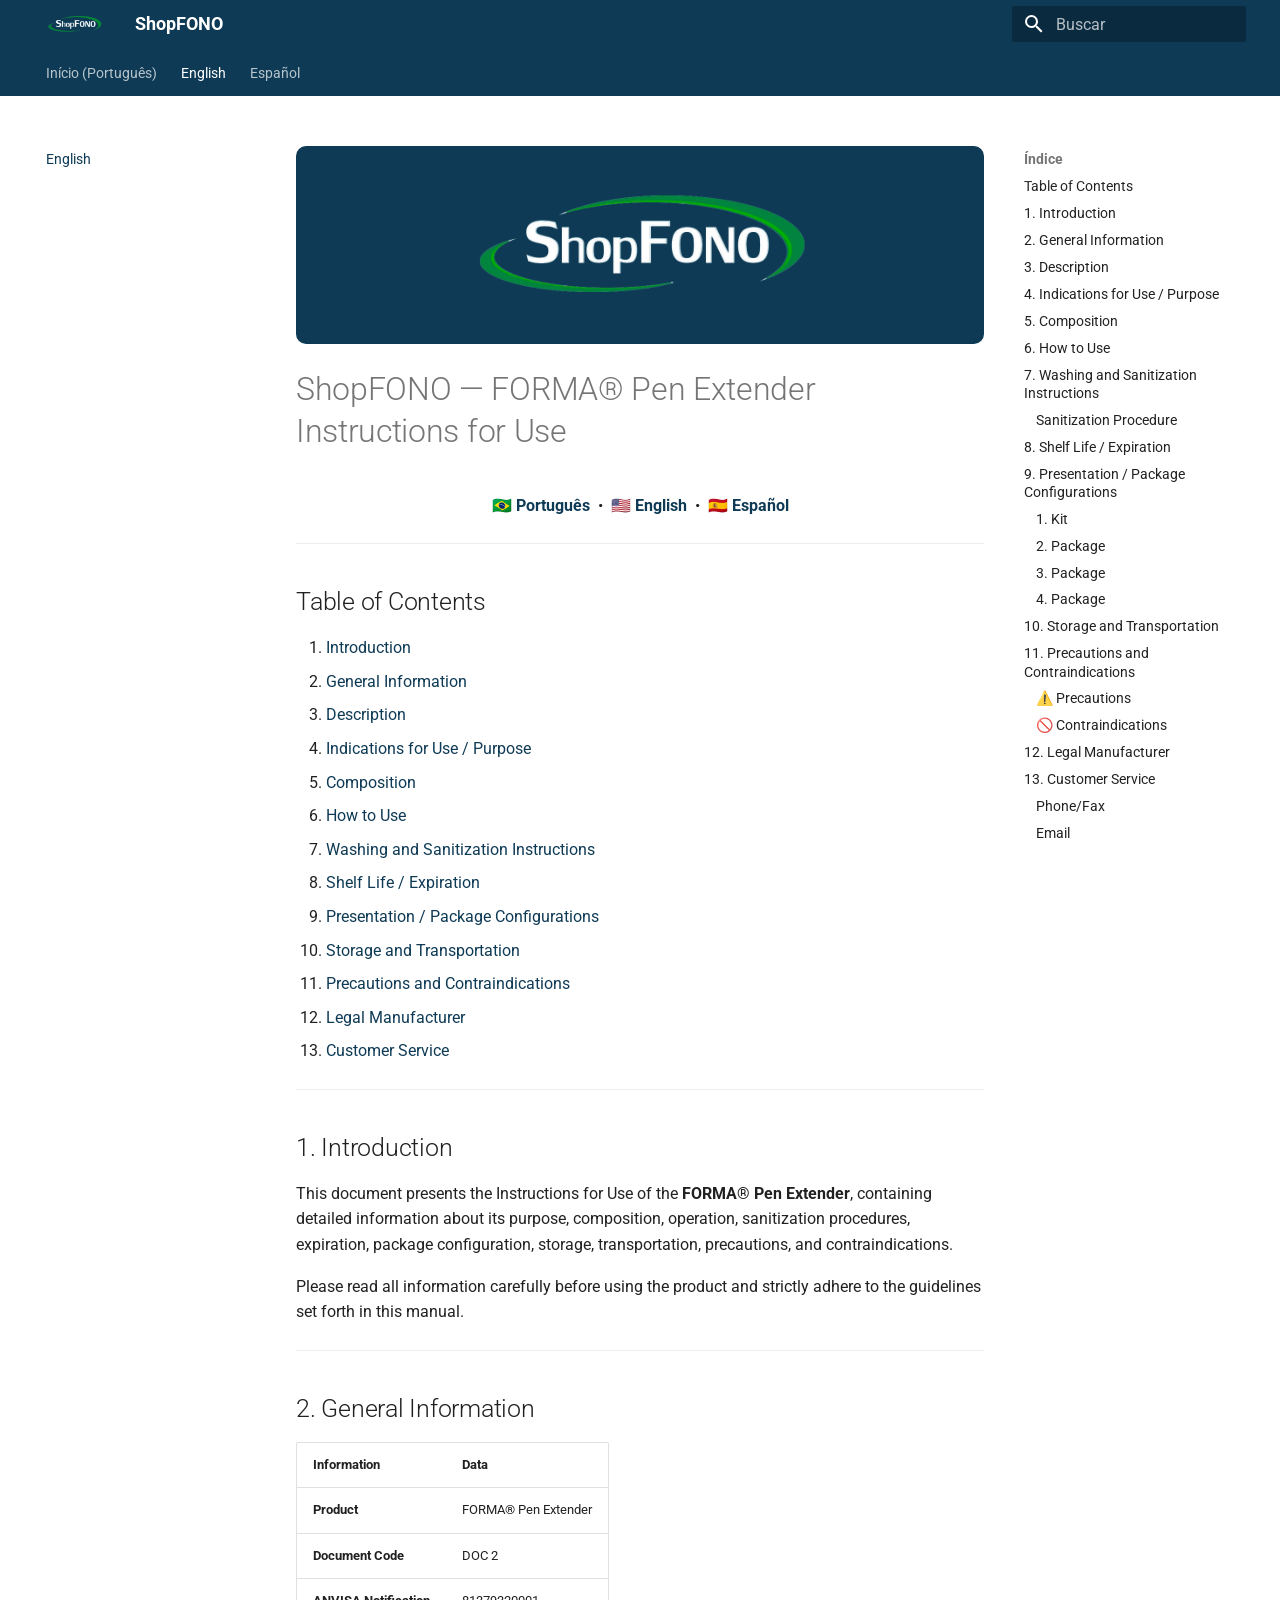
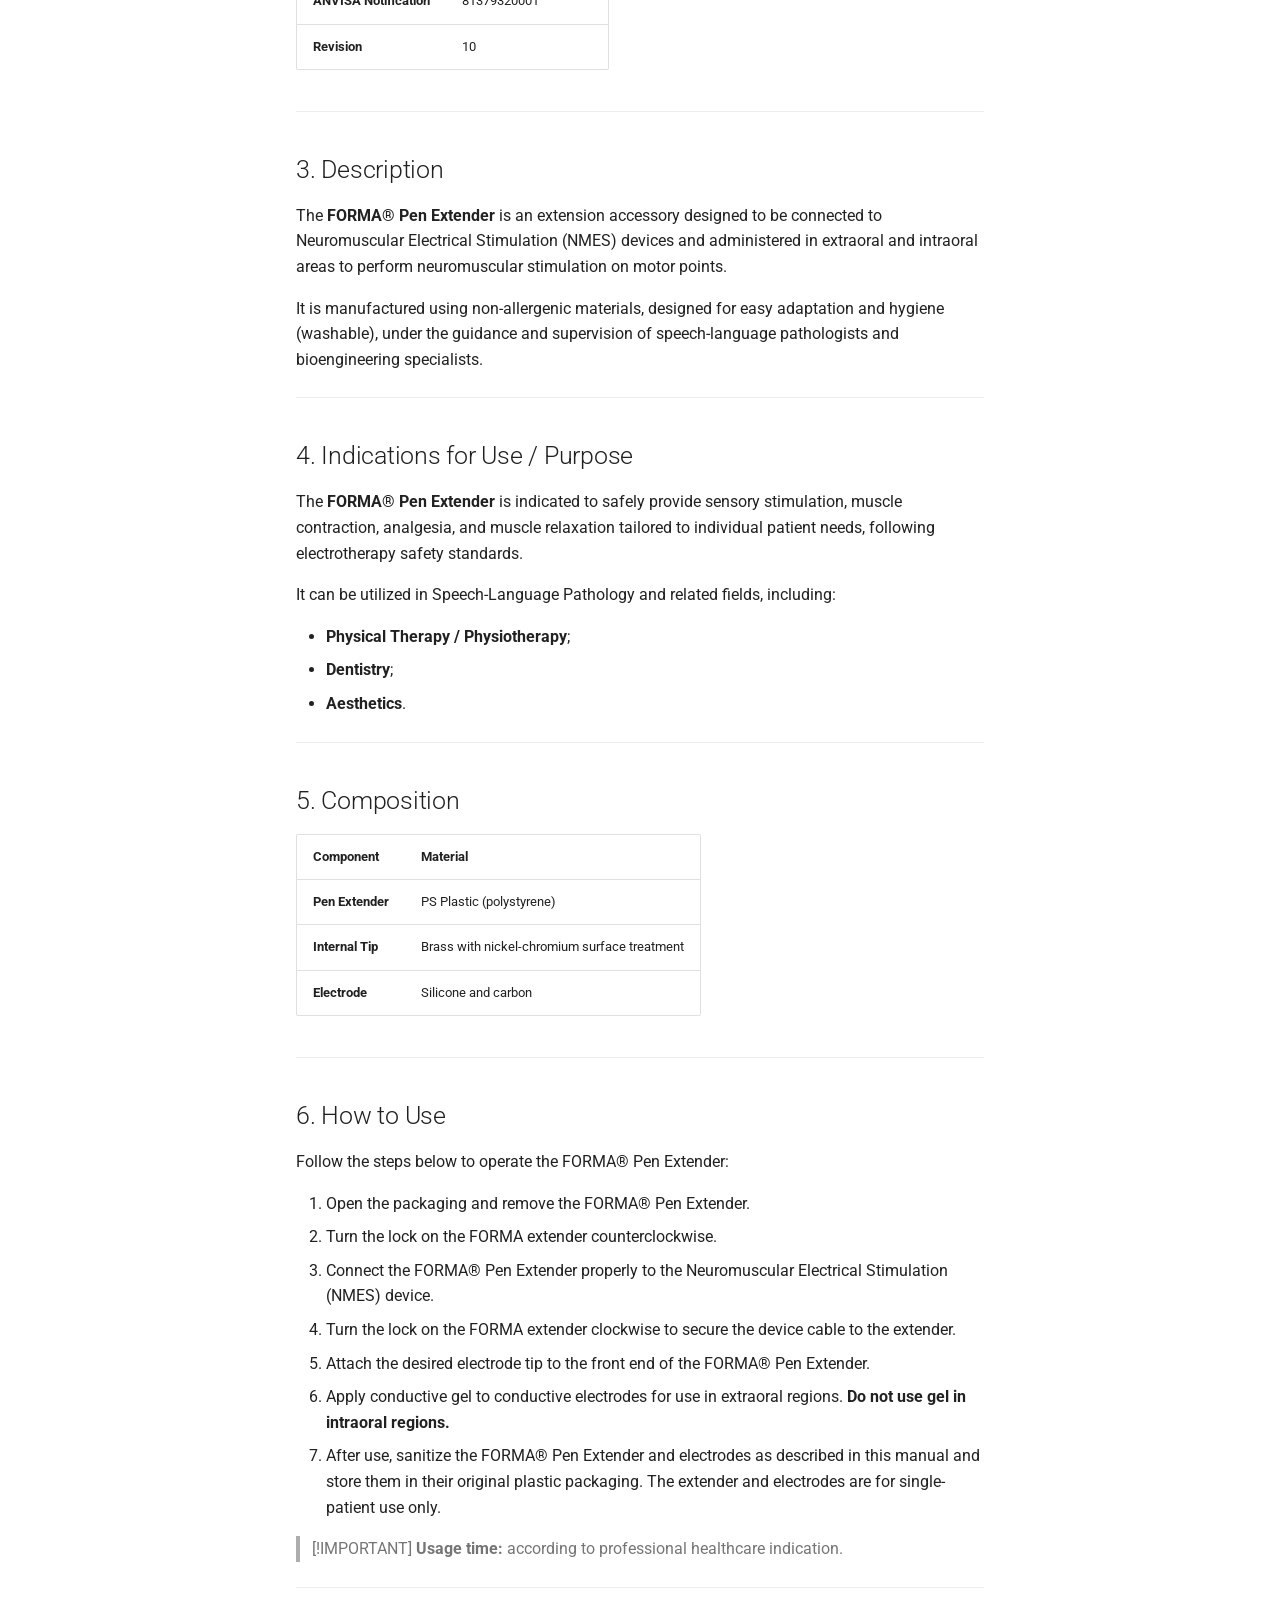
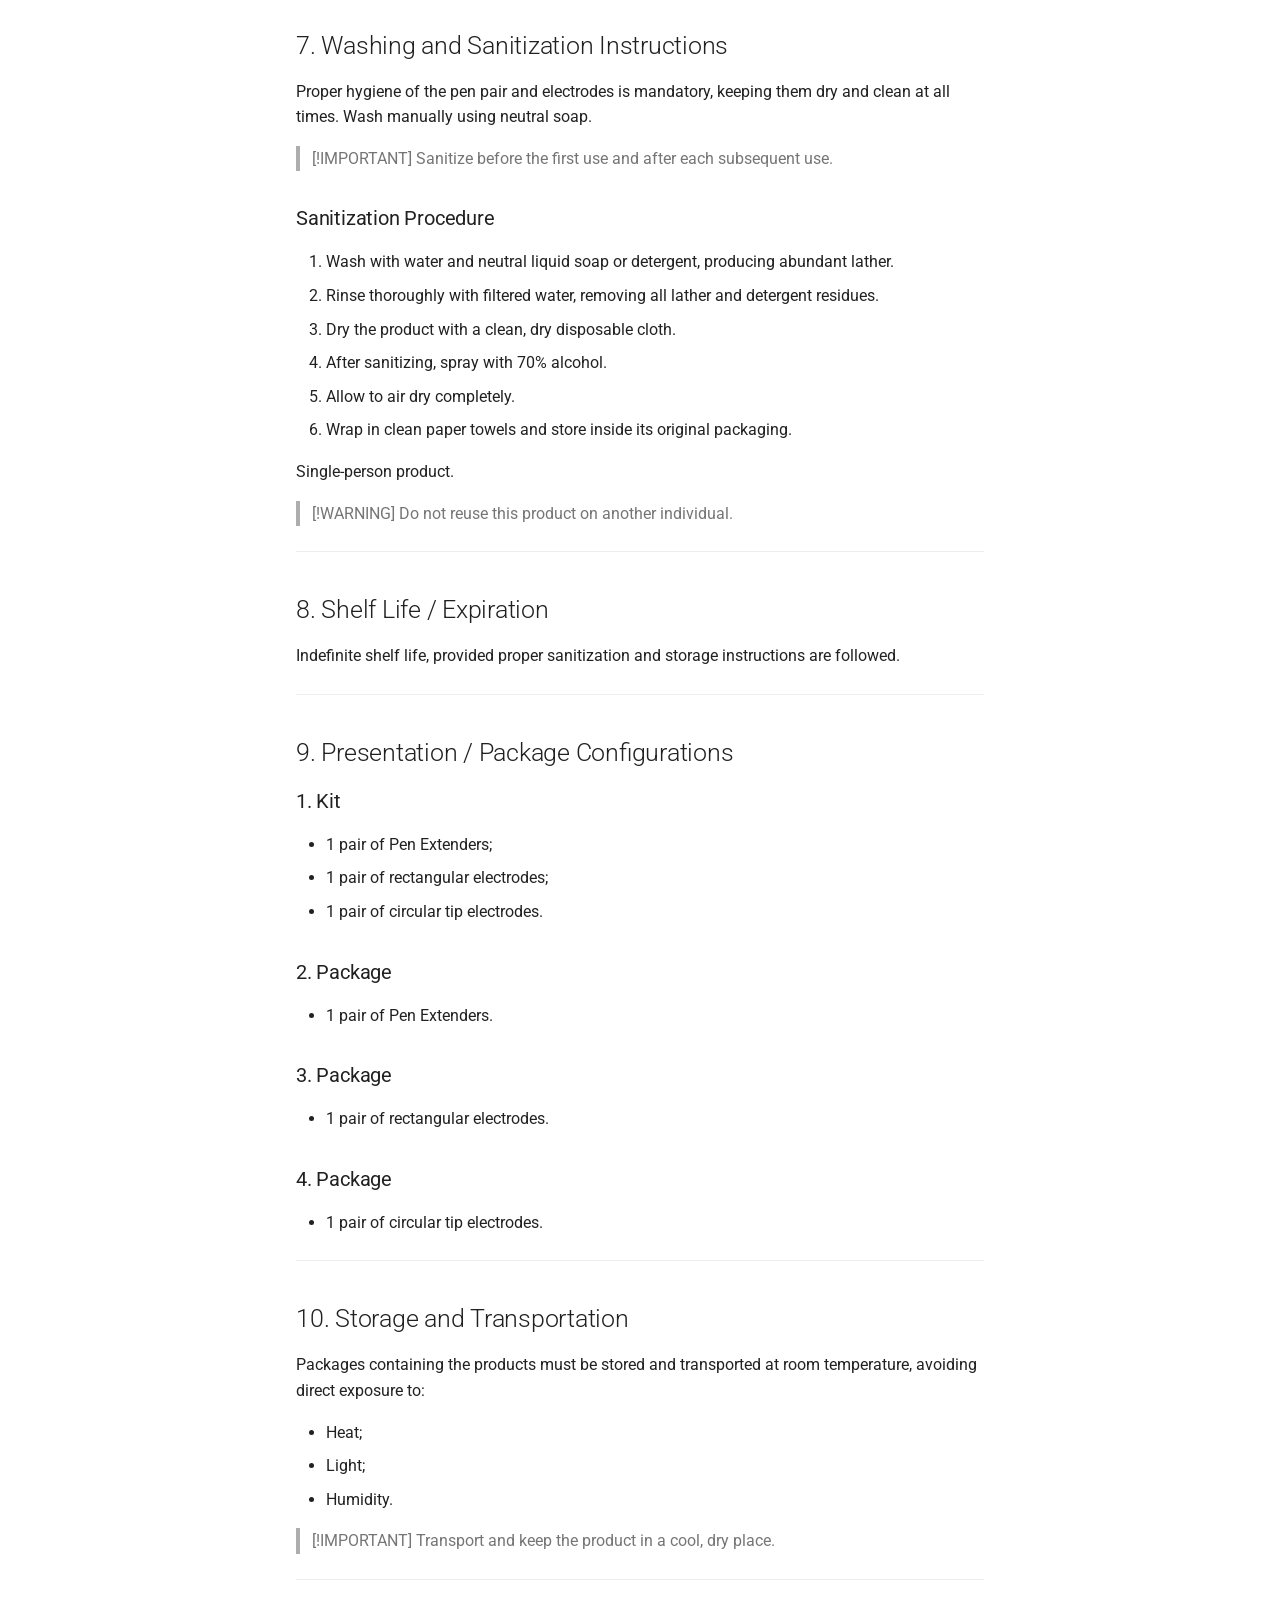
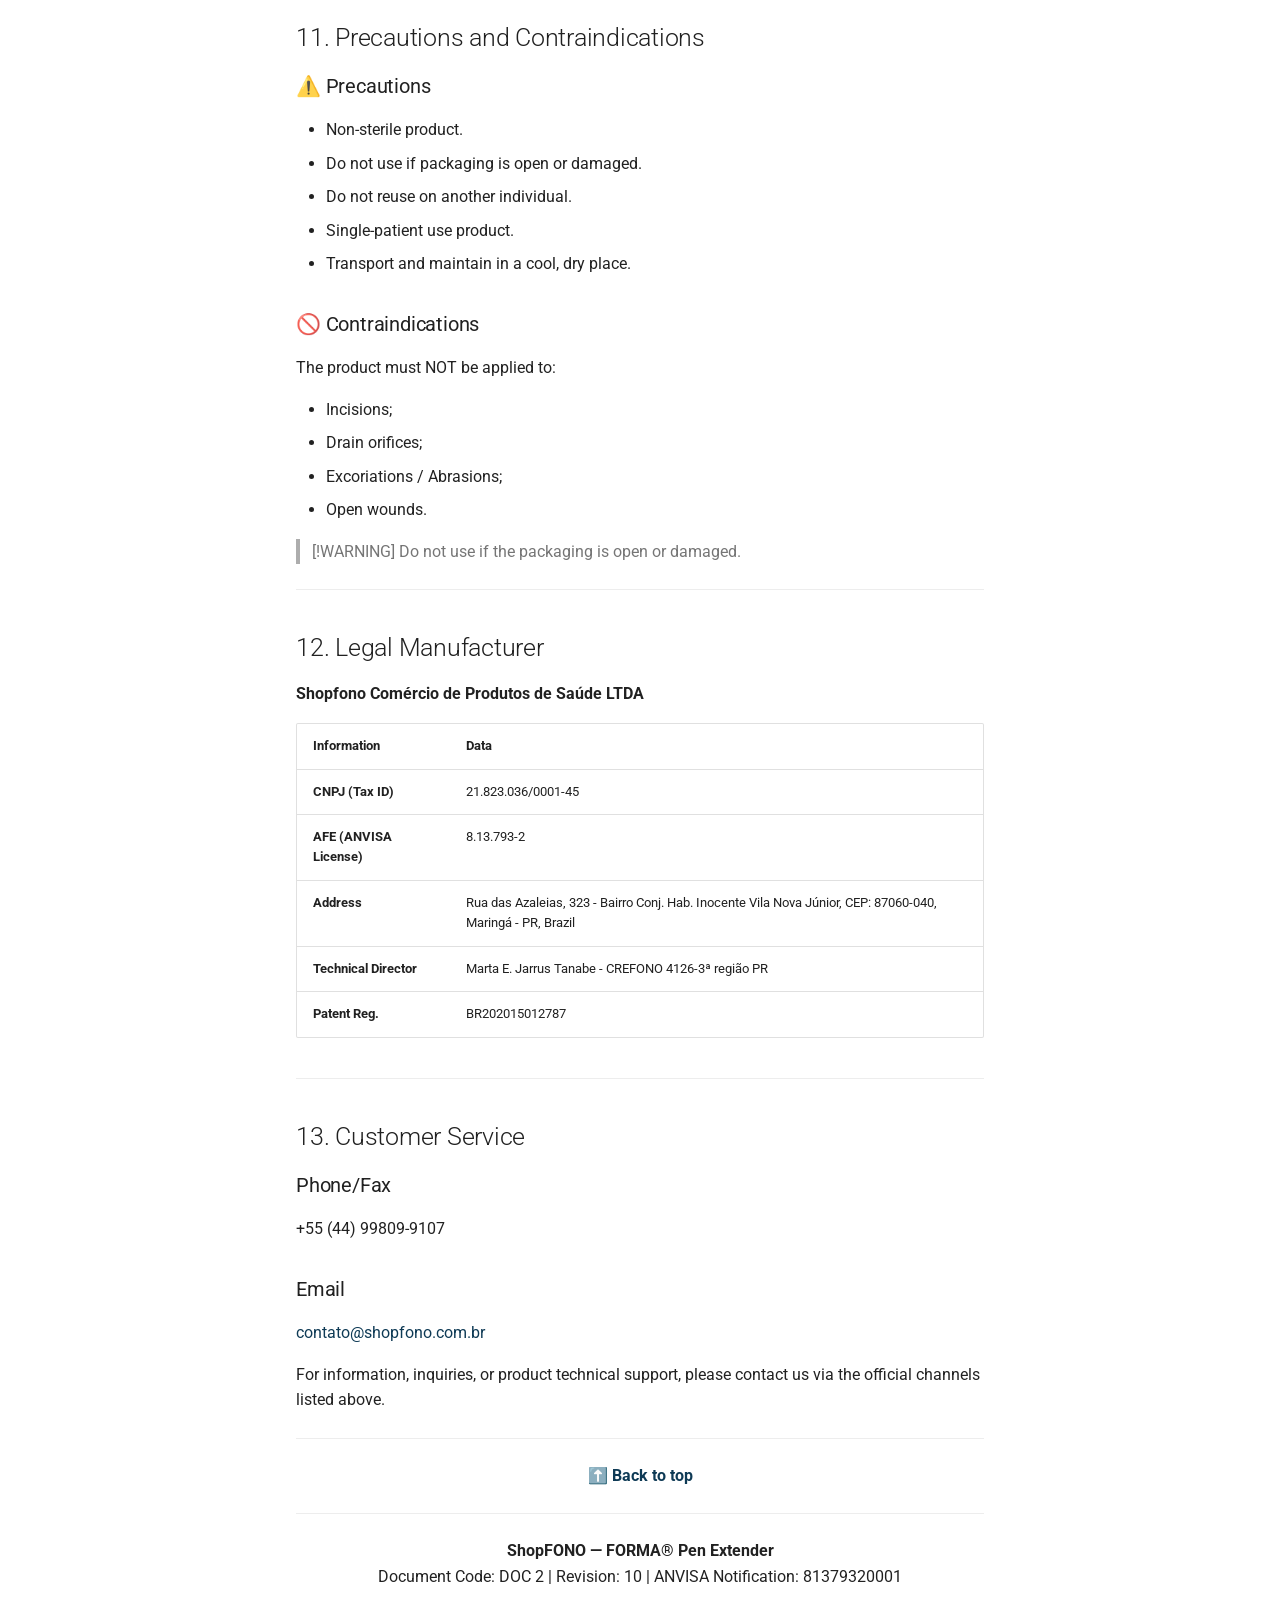
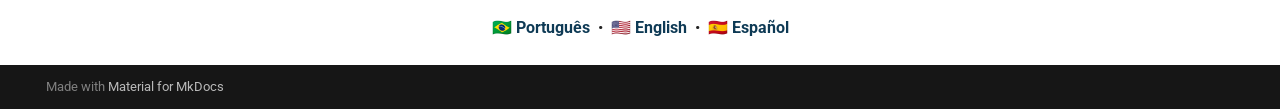
==== commit 7bc63902: "Deployed 6ce5a78 with MkDocs version: 1.6.1" ====
--- a/en-US/index.html
+++ b/en-US/index.html
@@ -47,6 +47,8 @@
         <style>:root{--md-text-font:"Roboto";--md-code-font:"Roboto Mono"}</style>
       
     
+    
+      <link rel="stylesheet" href="../stylesheets/extra.css">
     
     <script>__md_scope=new URL("..",location),__md_hash=e=>[...e].reduce(((e,_)=>(e<<5)-e+_.charCodeAt(0)),0),__md_get=(e,_=localStorage,t=__md_scope)=>JSON.parse(_.getItem(t.pathname+"."+e)),__md_set=(e,_,t=localStorage,a=__md_scope)=>{try{t.setItem(a.pathname+"."+e,JSON.stringify(_))}catch(e){}}</script>
     
@@ -982,9 +984,9 @@
 
 
 
-<p align="center">
-  <img src="../assets/logo.png" alt="ShopFONO Logo" width="300" />
-</p>
+<div align="center" style="background-color: #0E3A55; padding: 25px; border-radius: 10px; margin-bottom: 25px;">
+  <img src="../assets/logo.png" alt="ShopFONO Logo" width="350" style="display: block; margin: 0 auto;" />
+</div>
 
 <h1 id="shopfono-forma-pen-extender-instructions-for-use">ShopFONO — FORMA® Pen Extender Instructions for Use</h1>
 <p align="center">
--- a/stylesheets/extra.css
+++ b/stylesheets/extra.css
@@ -0,0 +1,12 @@
+:root {
+  --md-primary-fg-color: #0E3A55;
+  --md-primary-fg-color--dark: #092639;
+}
+
+.md-header {
+  background-color: #0E3A55 !important;
+}
+
+.md-tabs {
+  background-color: #0E3A55 !important;
+}
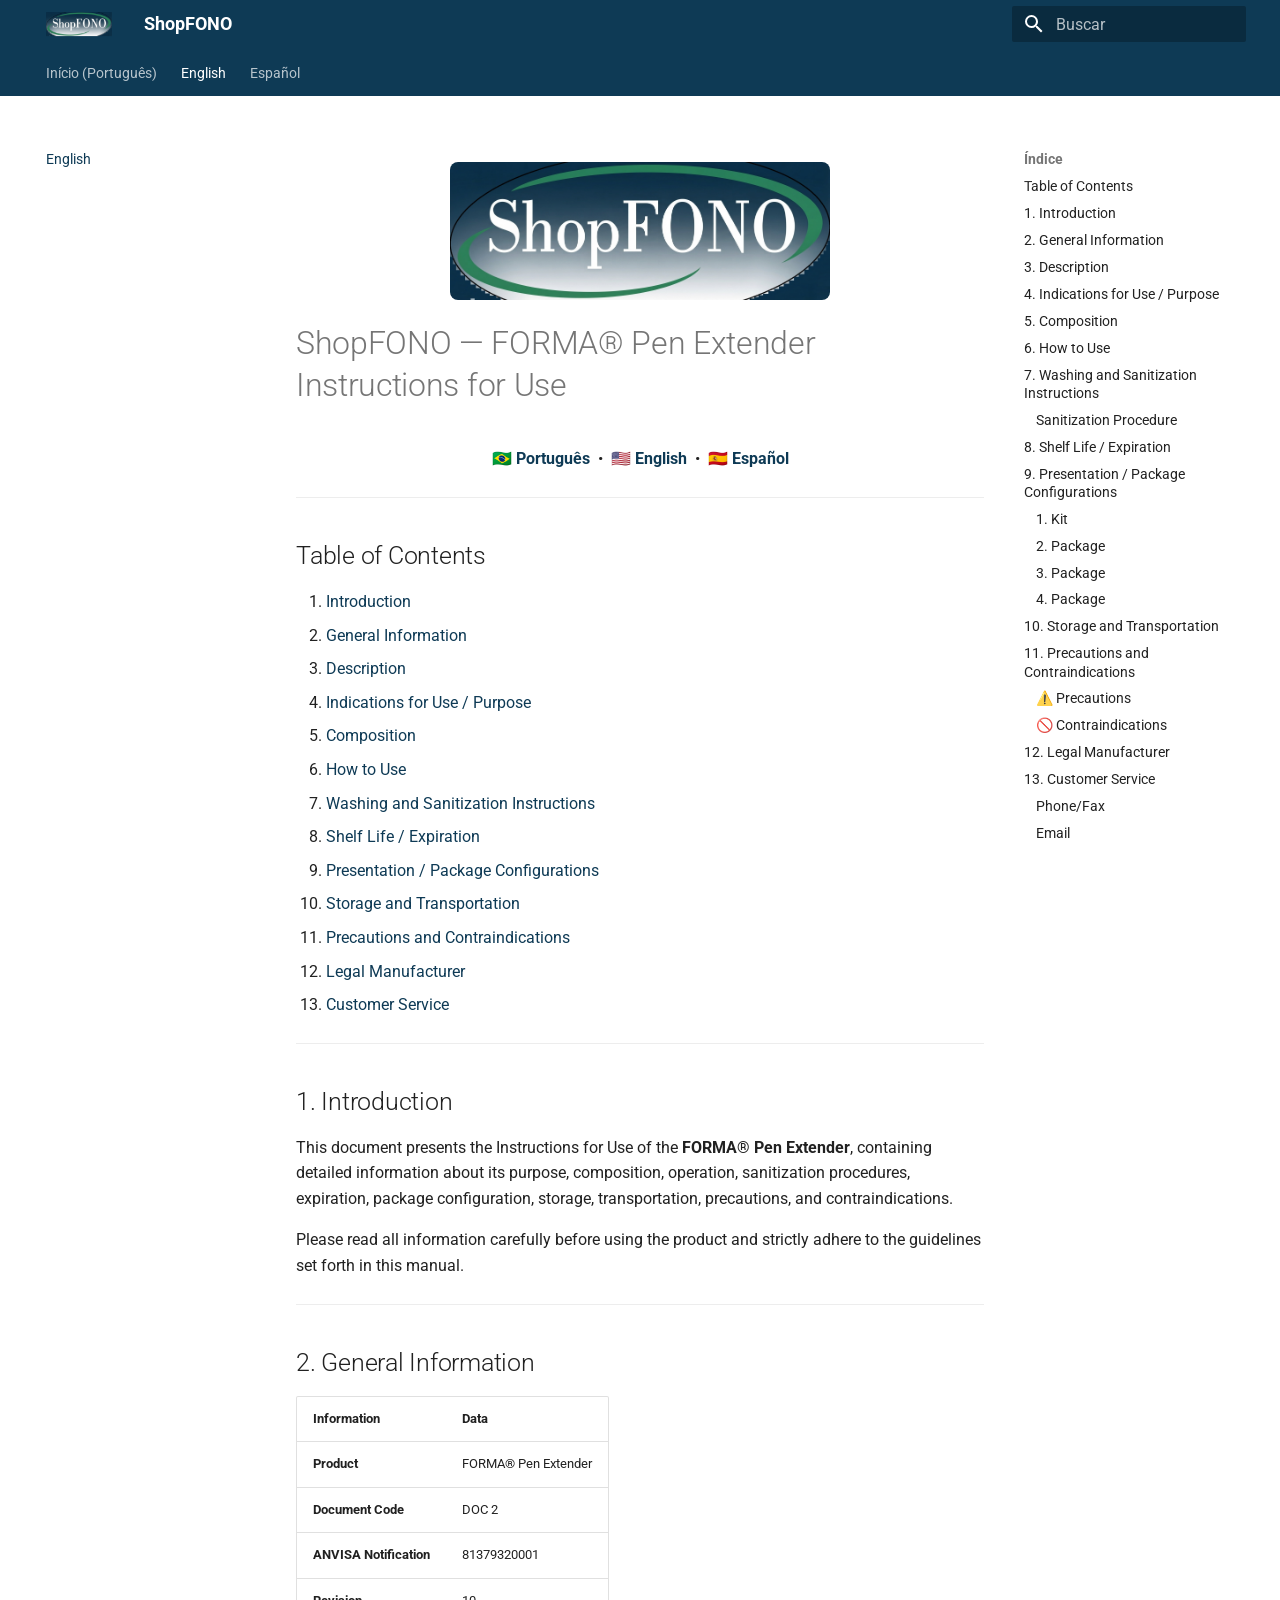
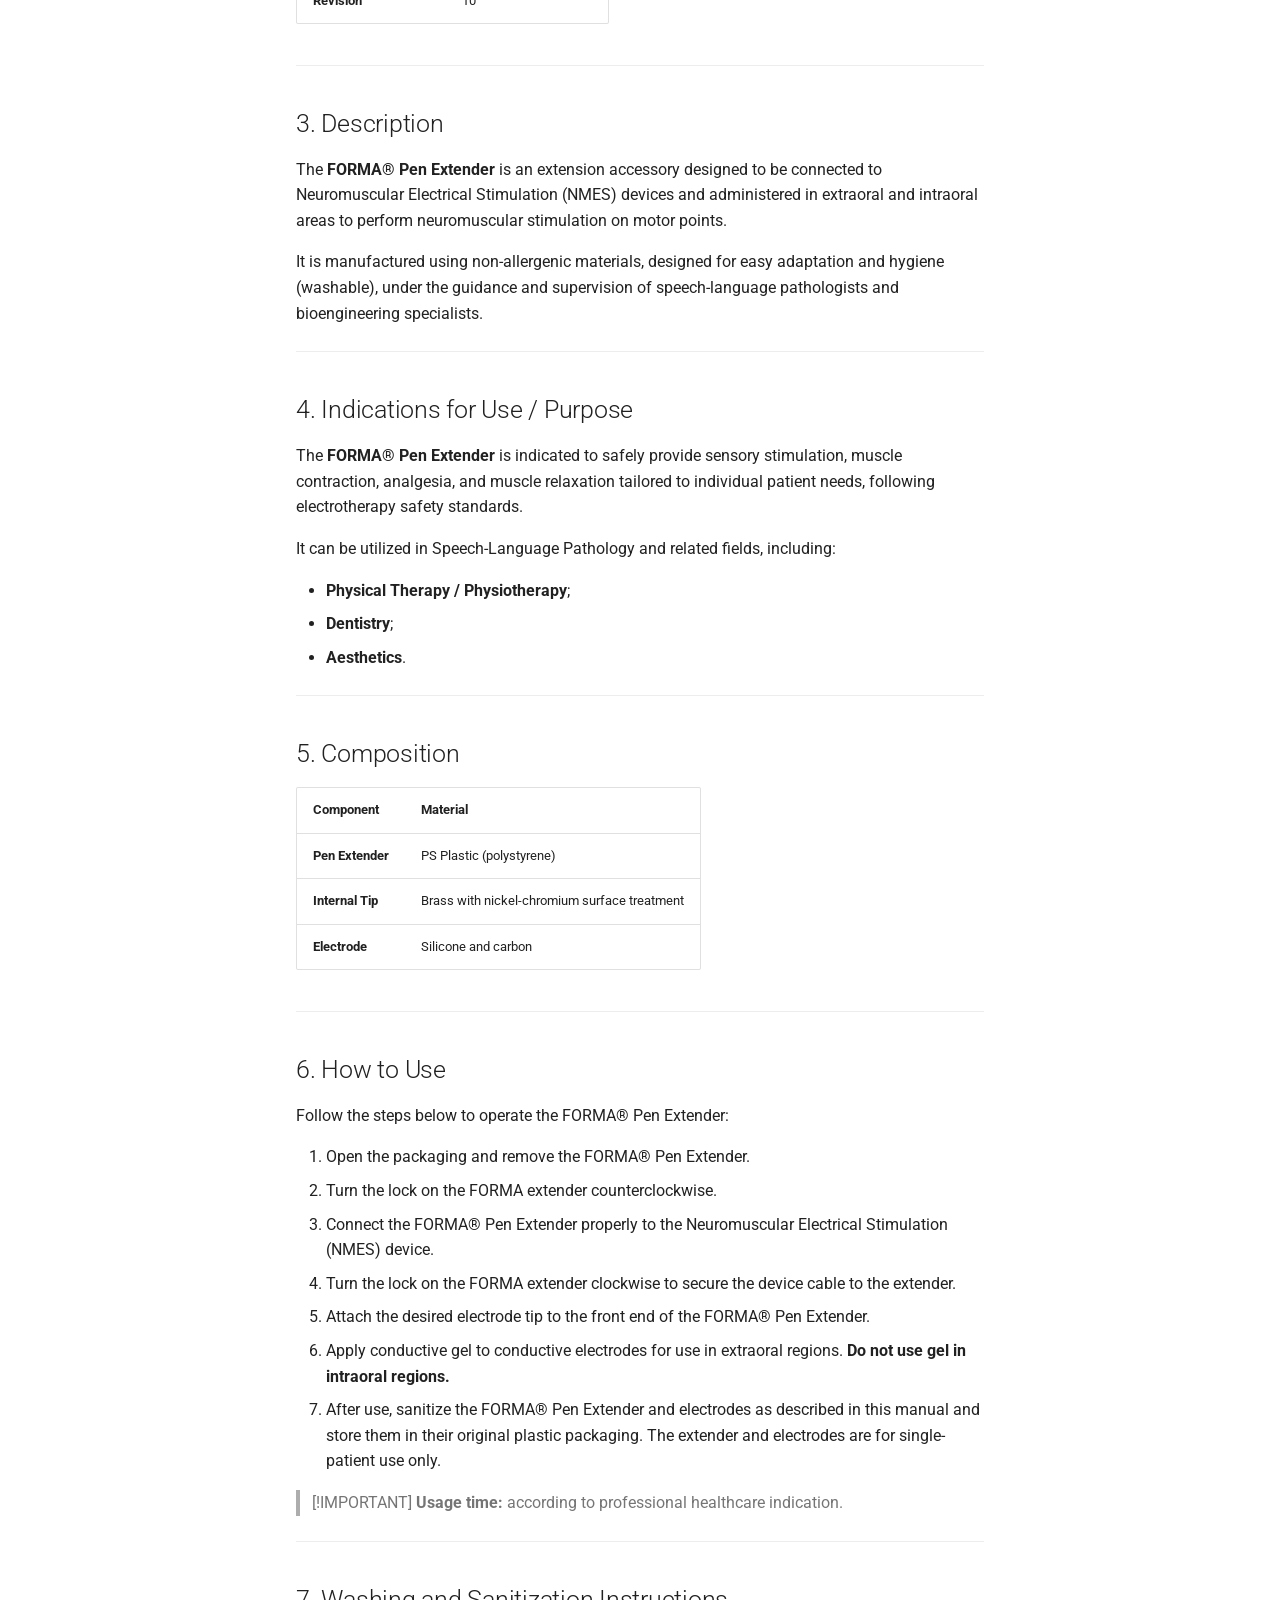
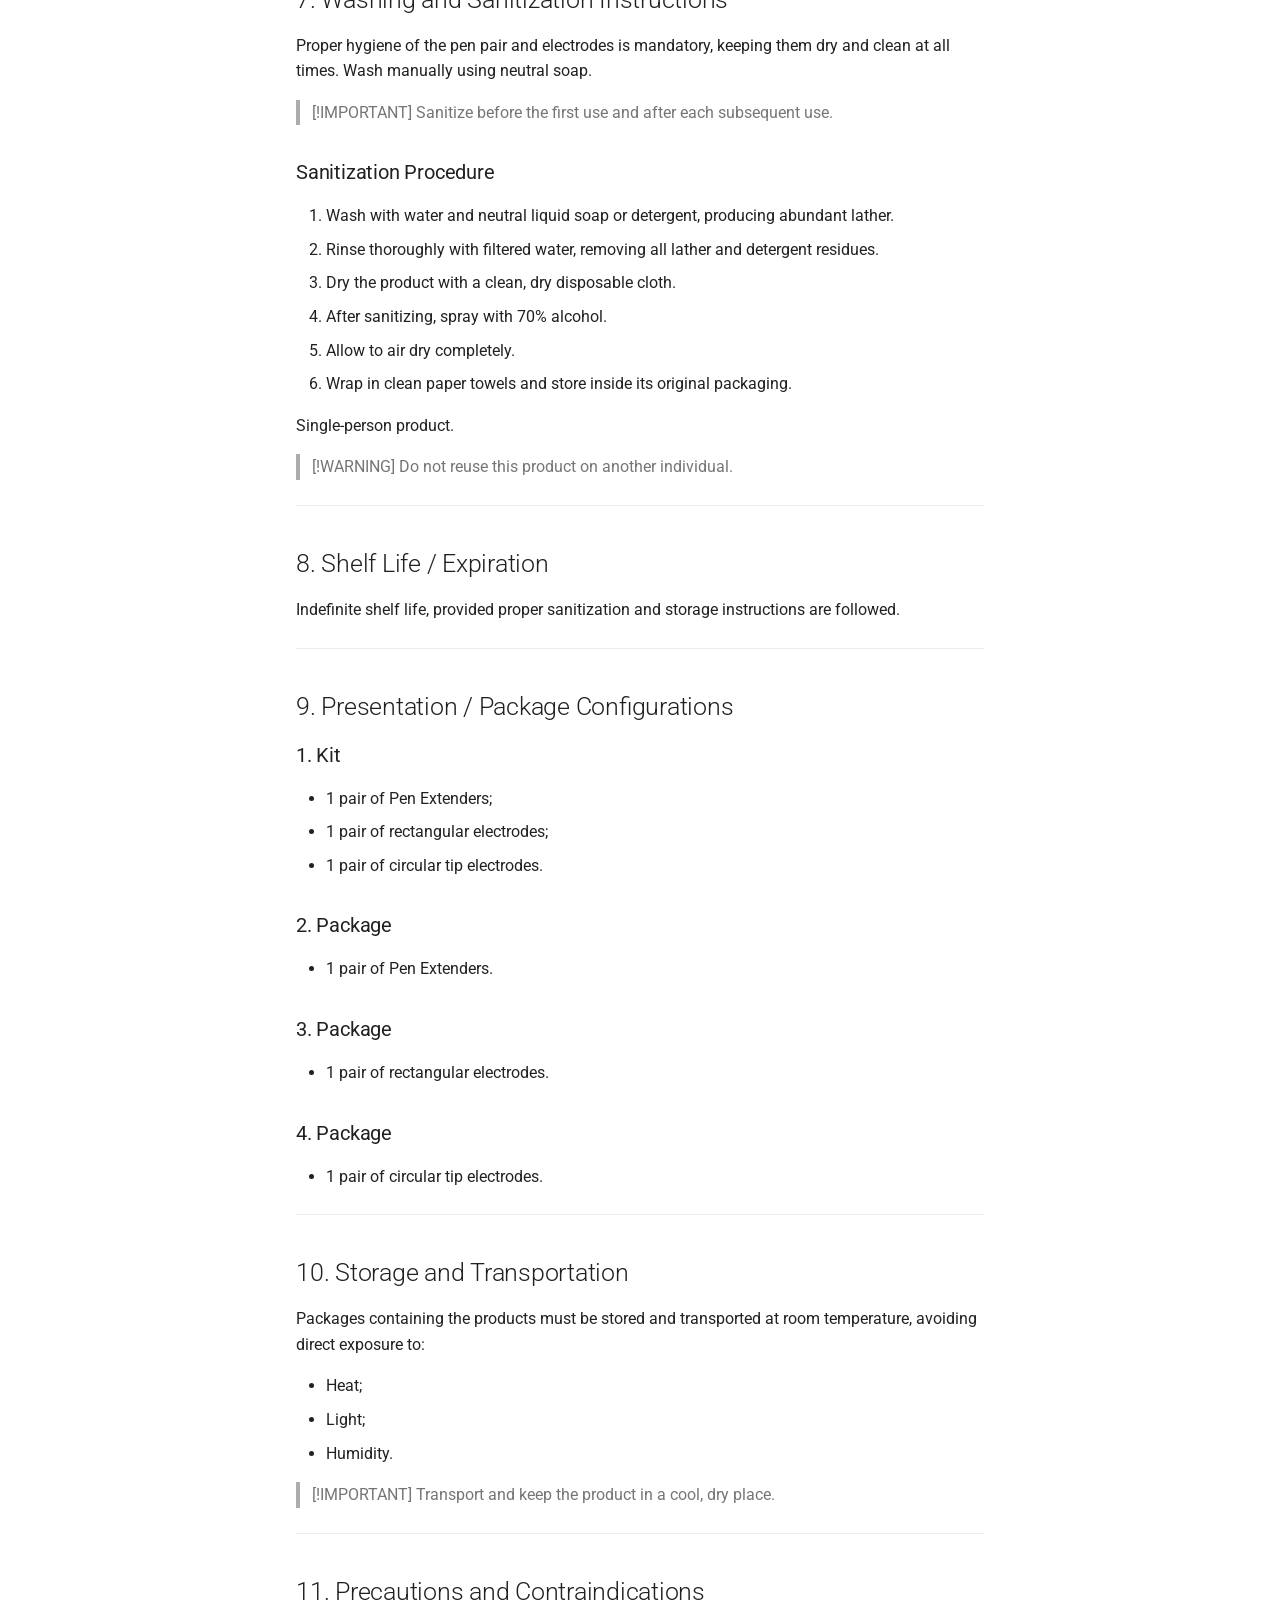
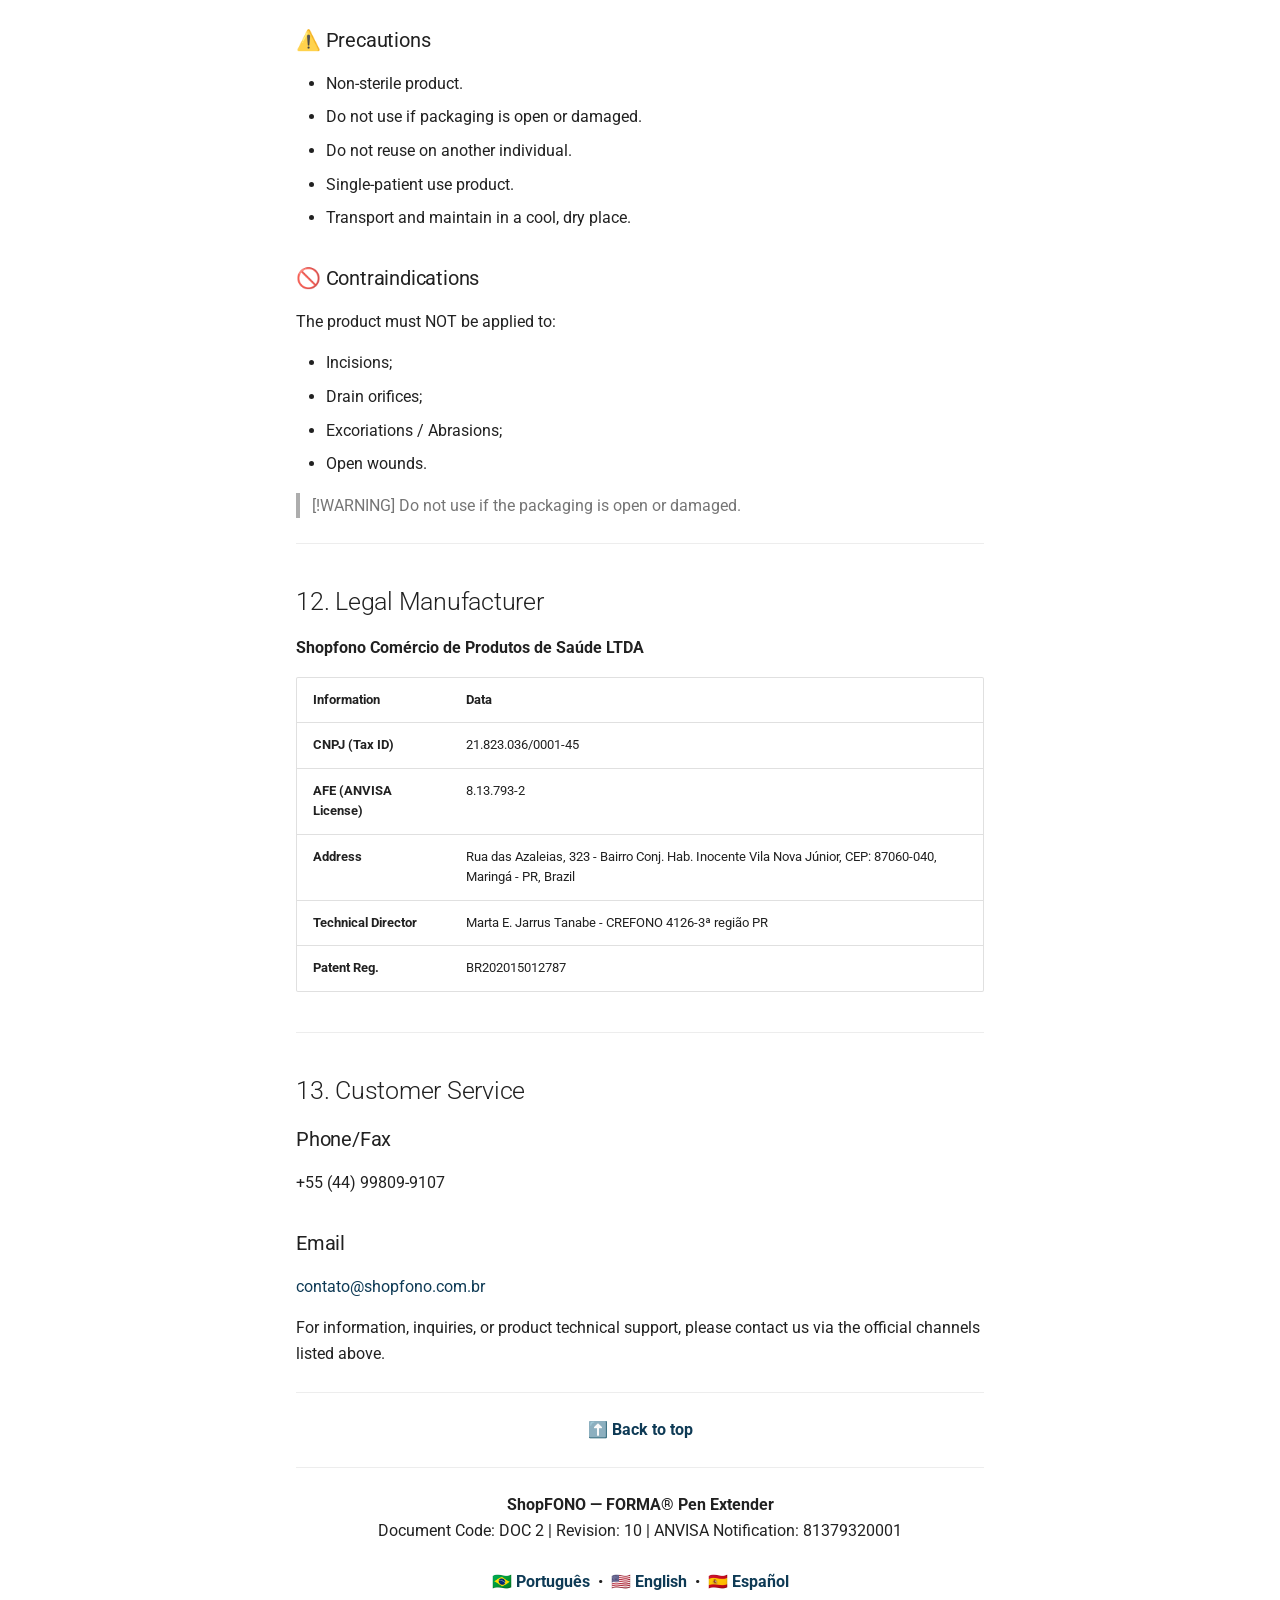
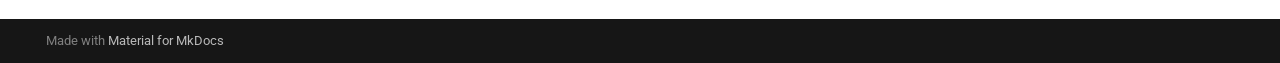
==== commit 34510c03: "Deployed 764d8b9 with MkDocs version: 1.6.1" ====
--- a/en-US/index.html
+++ b/en-US/index.html
@@ -984,9 +984,9 @@
 
 
 
-<div align="center" style="background-color: #0E3A55; padding: 25px; border-radius: 10px; margin-bottom: 25px;">
-  <img src="../assets/logo.png" alt="ShopFONO Logo" width="350" style="display: block; margin: 0 auto;" />
-</div>
+<p align="center">
+  <img src="../assets/logo.png" alt="ShopFONO Logo" width="380" style="border-radius: 8px; max-width: 100%;" />
+</p>
 
 <h1 id="shopfono-forma-pen-extender-instructions-for-use">ShopFONO — FORMA® Pen Extender Instructions for Use</h1>
 <p align="center">
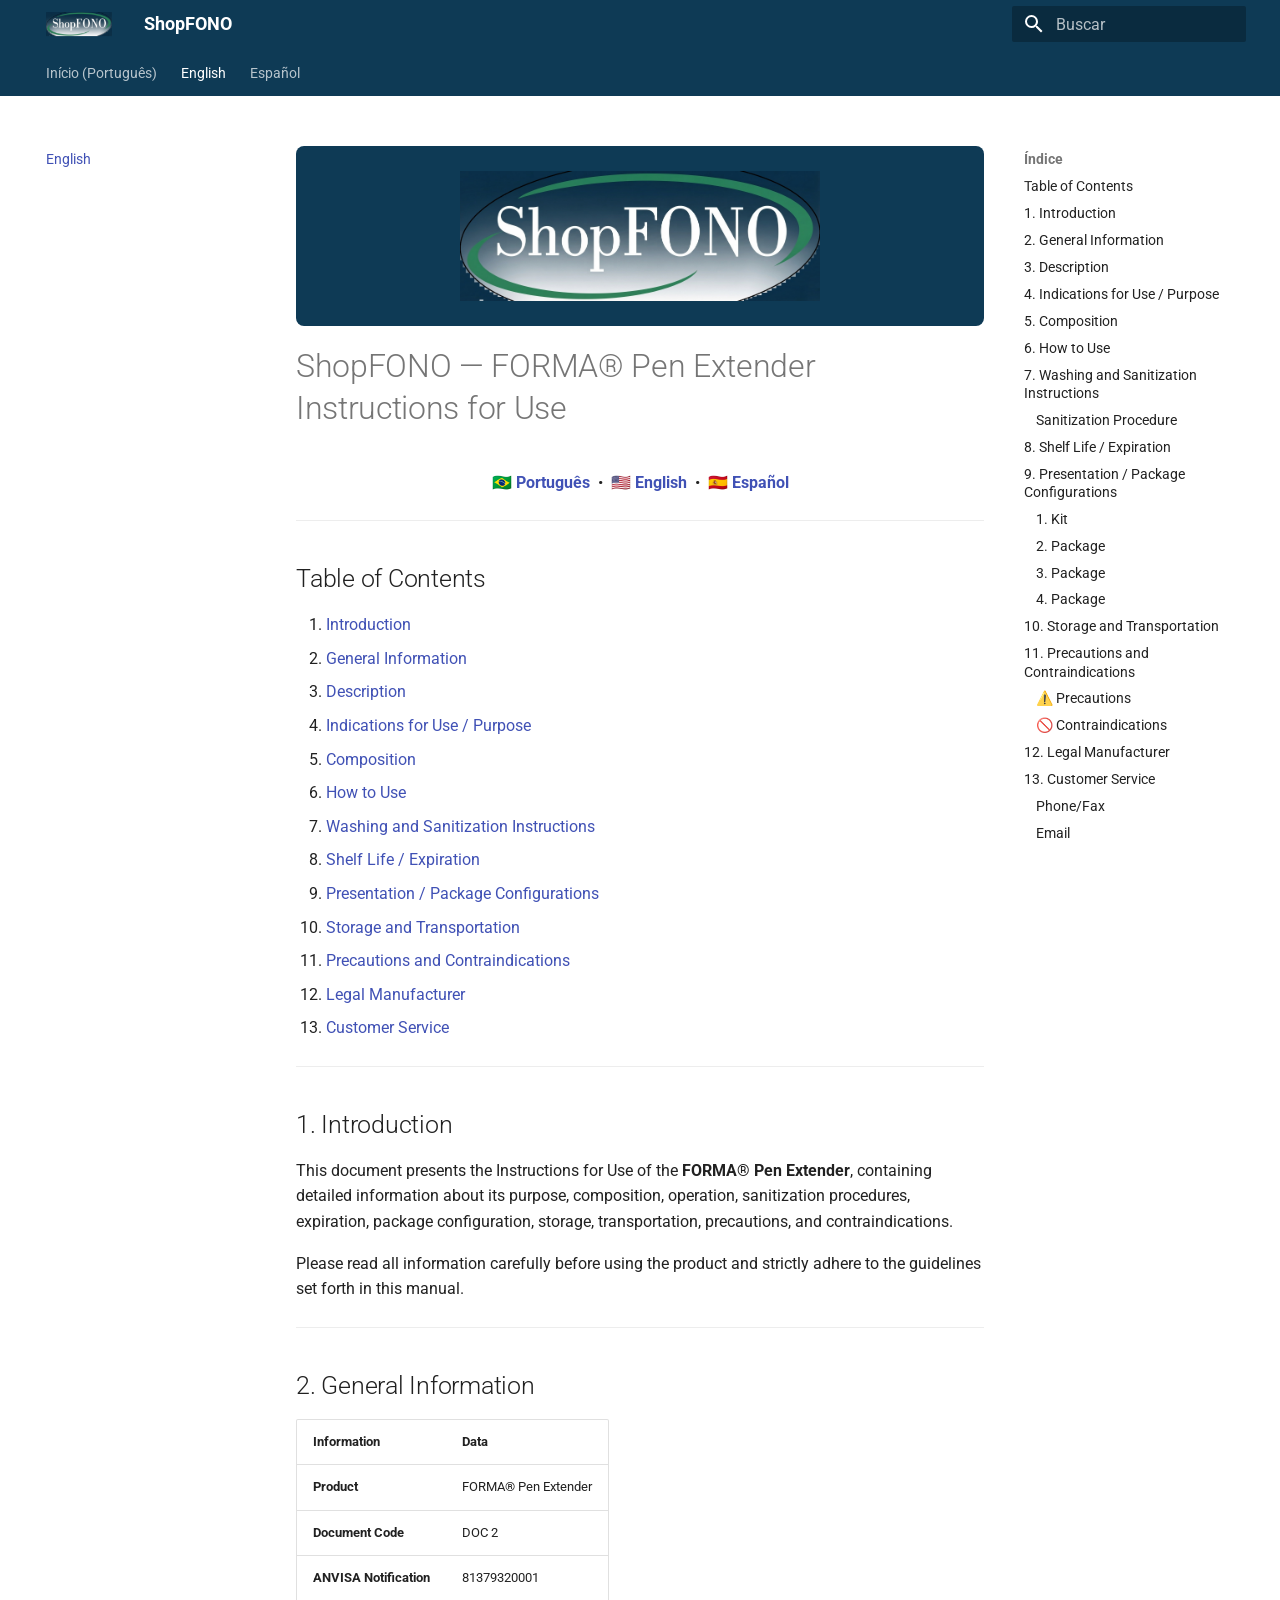
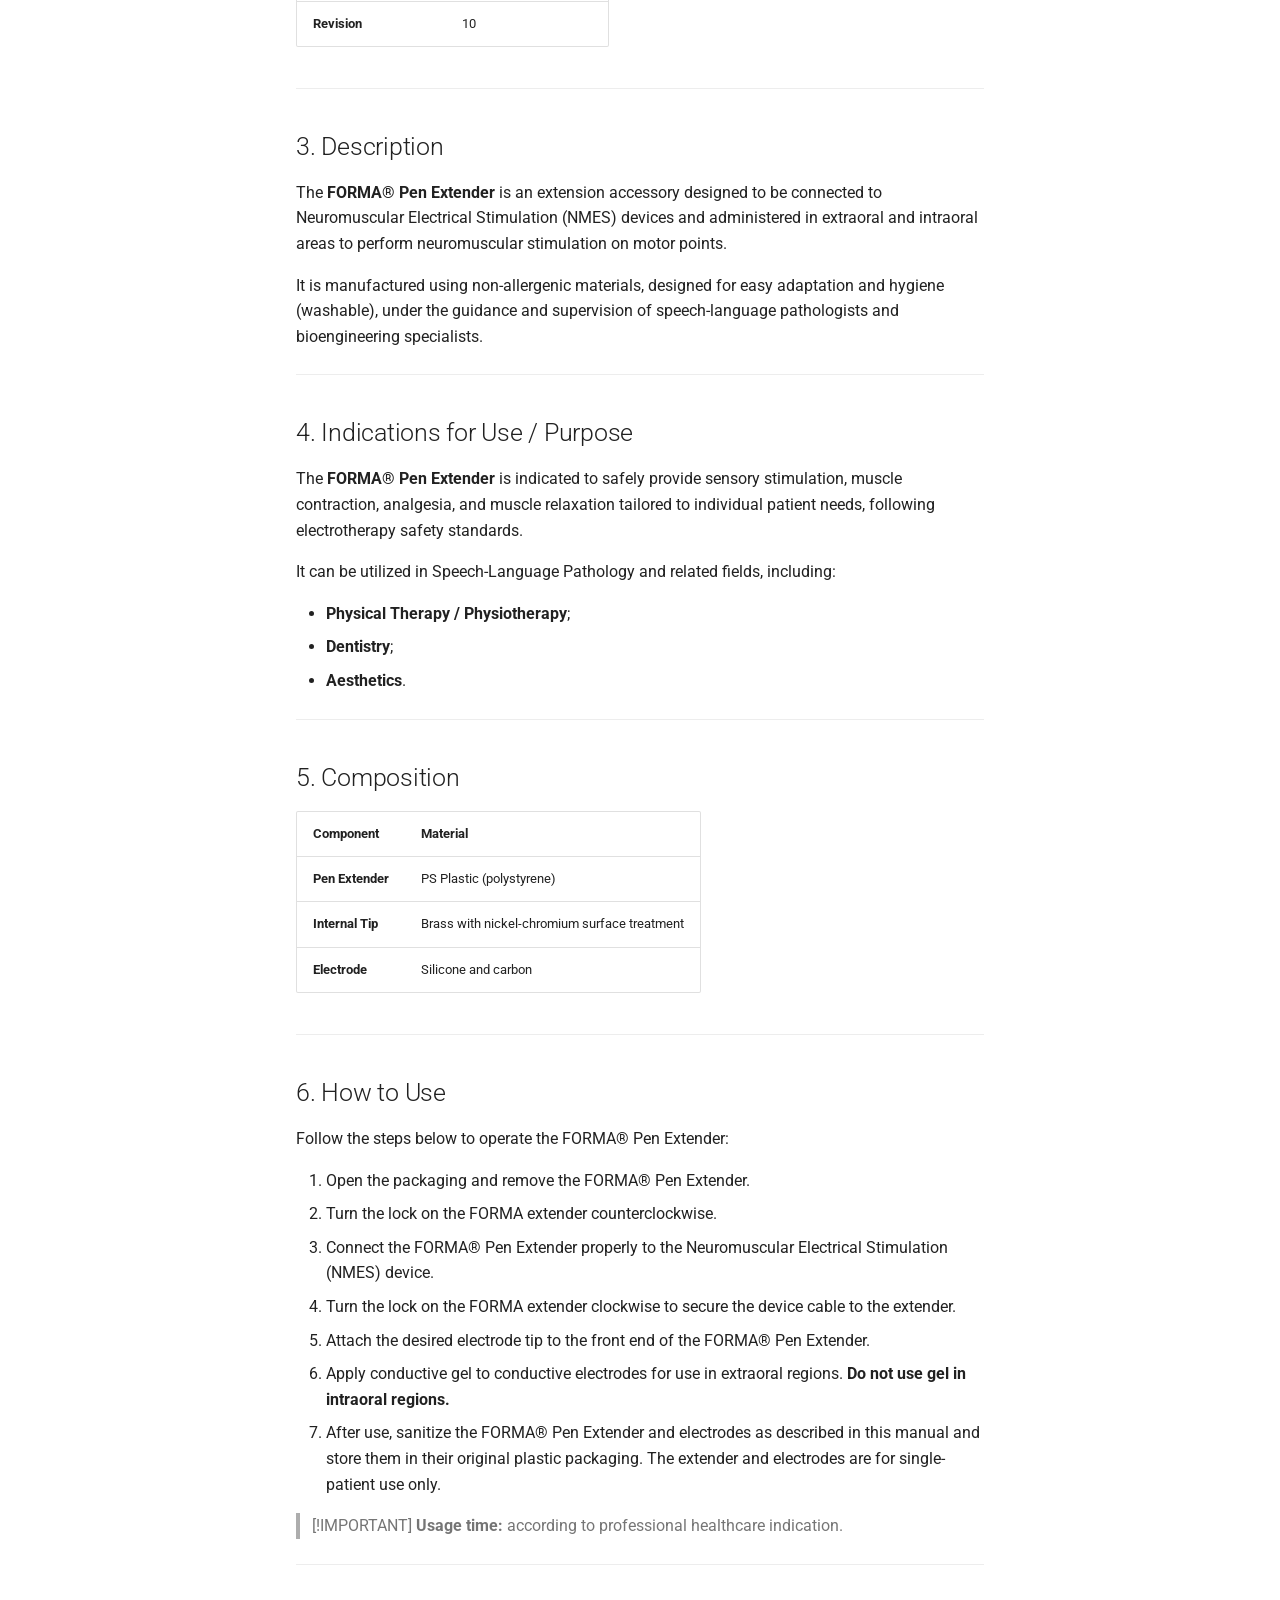
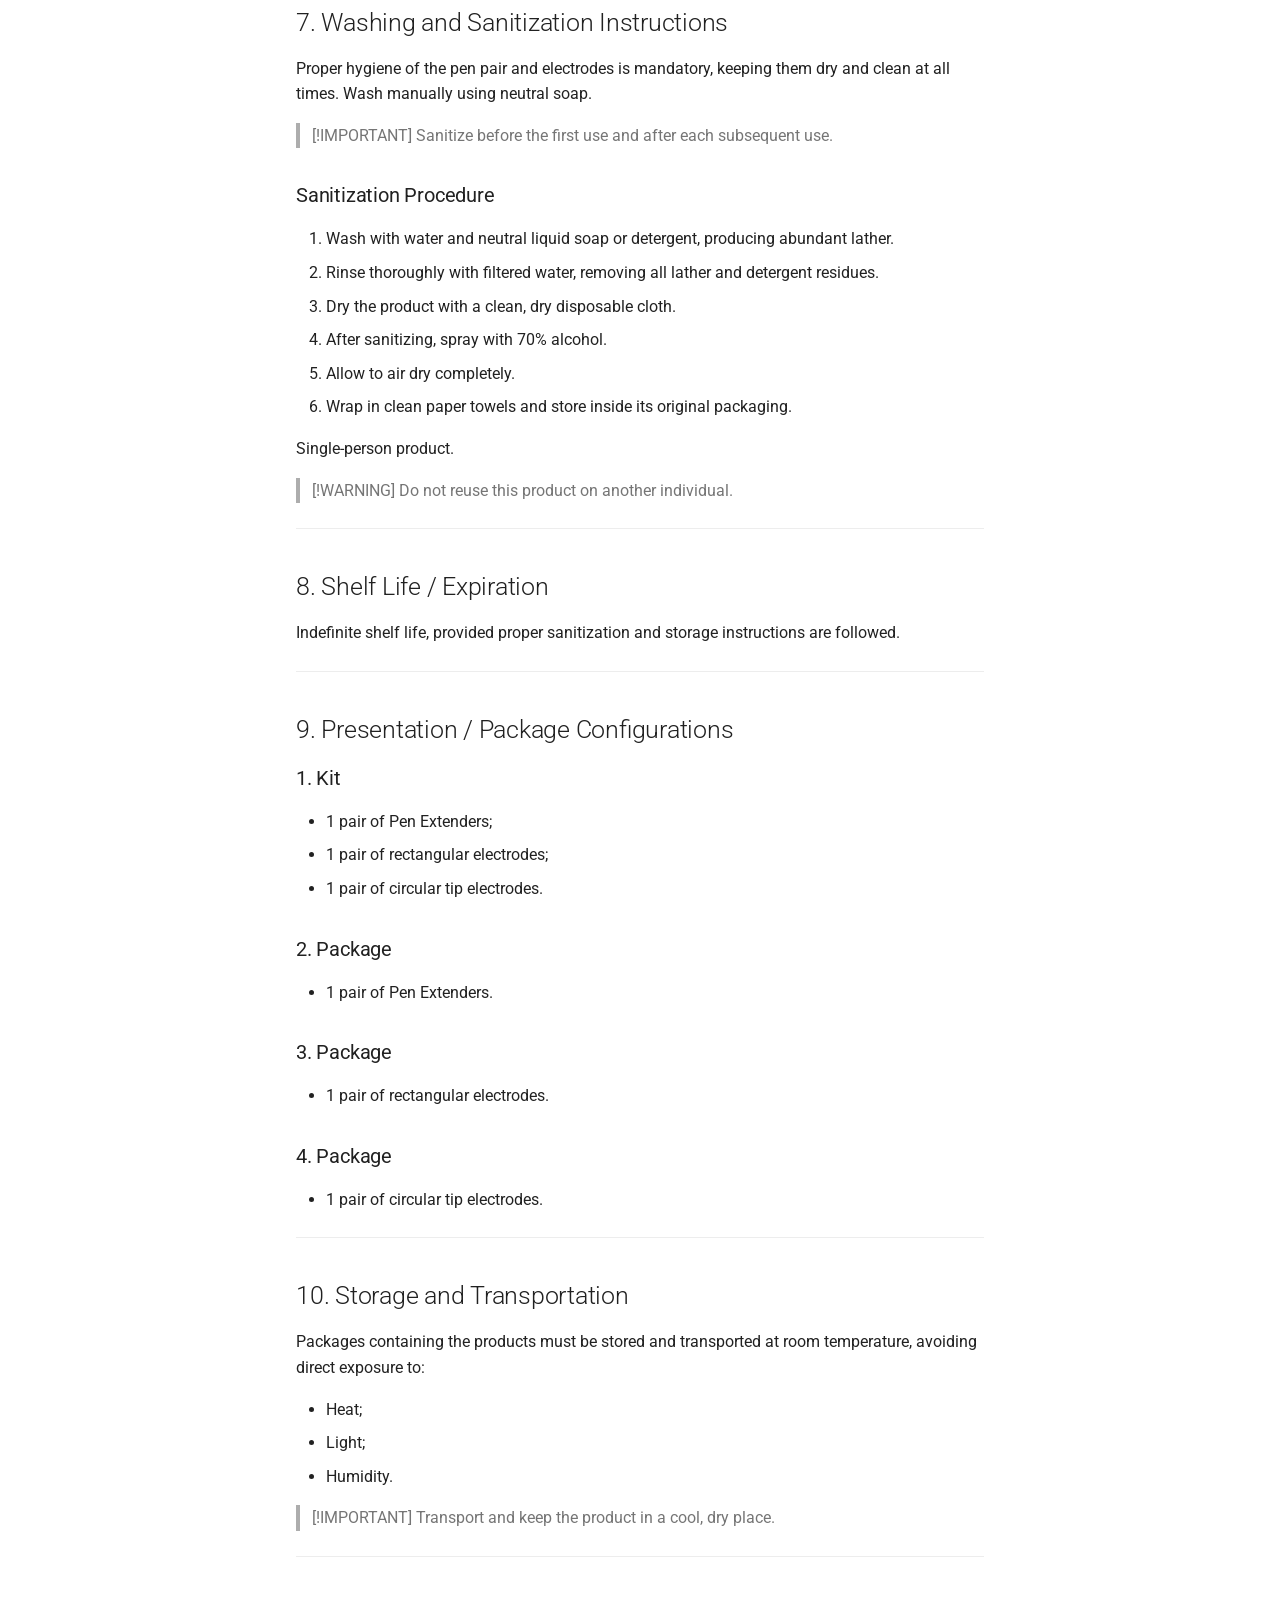
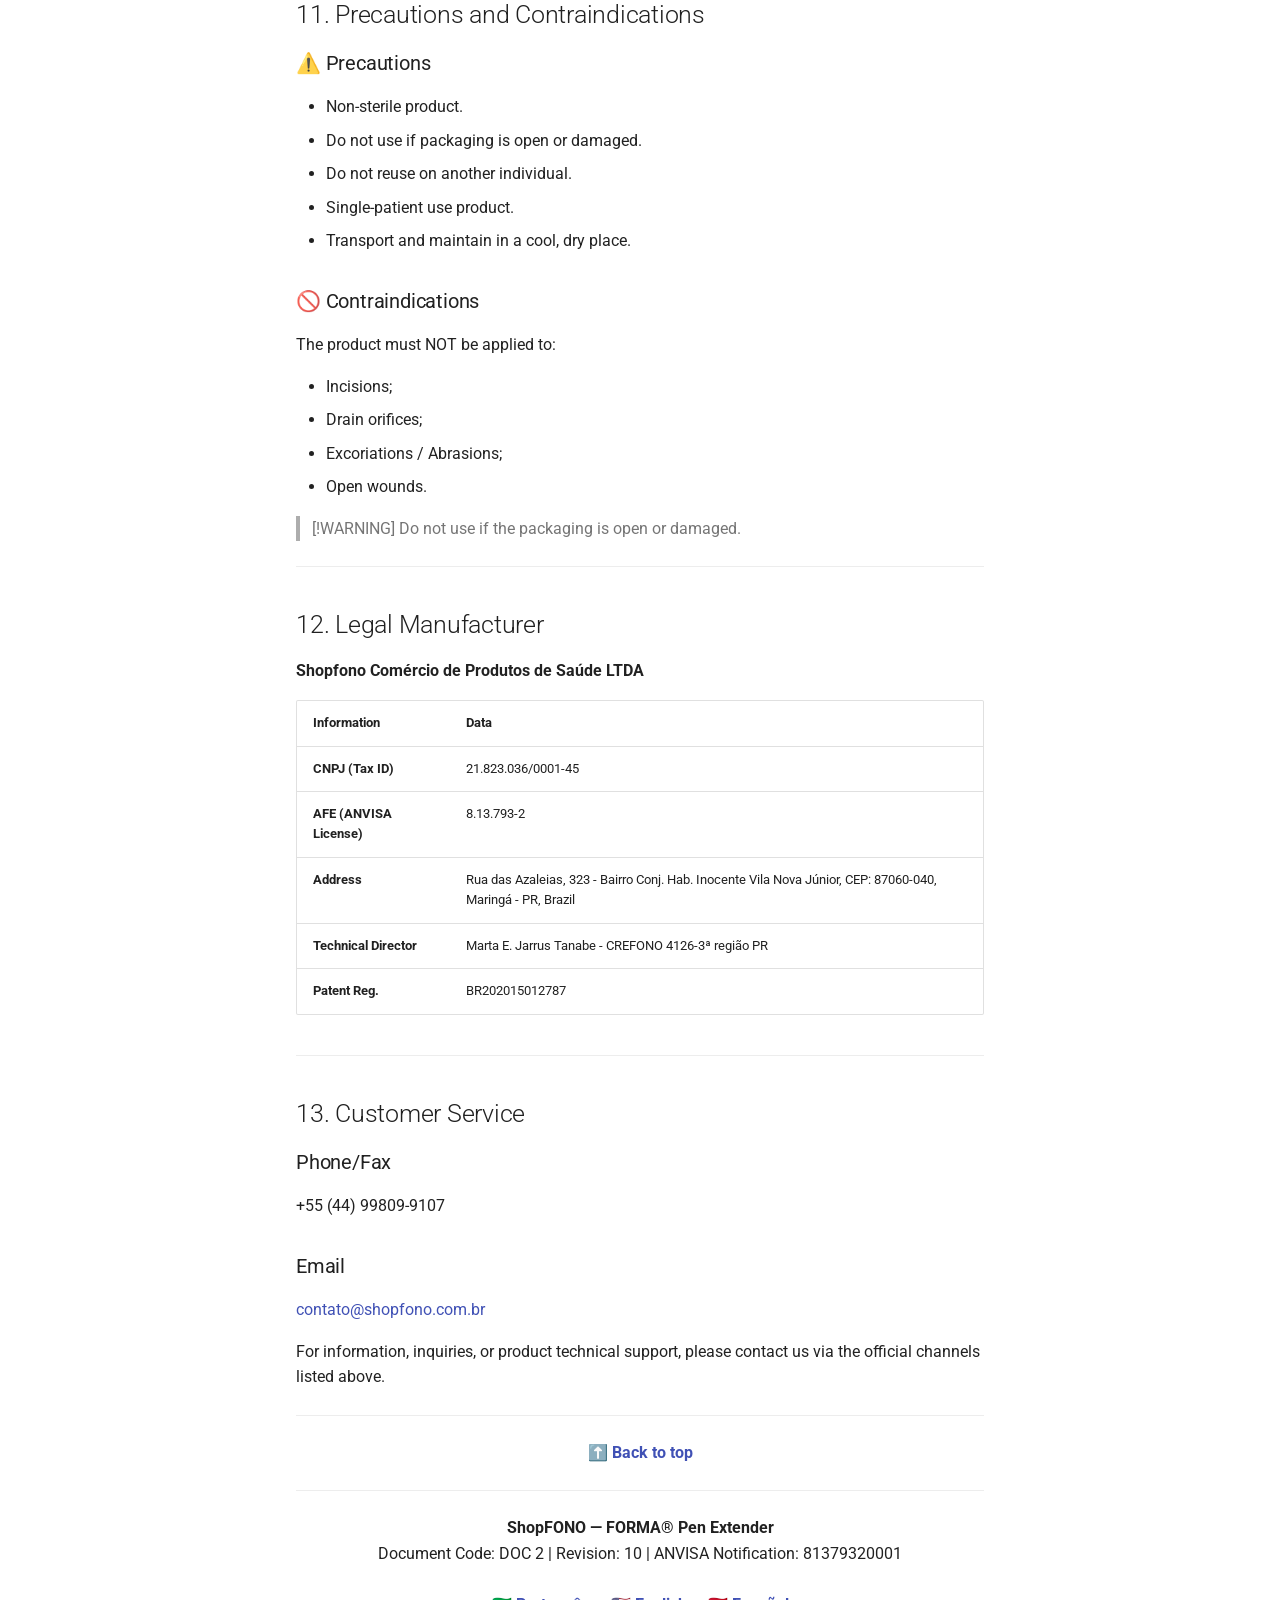
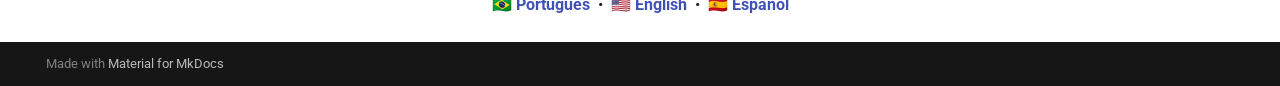
==== commit 6b3dc3a7: "Deployed 4dac904 with MkDocs version: 1.6.1" ====
--- a/en-US/index.html
+++ b/en-US/index.html
@@ -984,9 +984,9 @@
 
 
 
-<p align="center">
-  <img src="../assets/logo.png" alt="ShopFONO Logo" width="380" style="border-radius: 8px; max-width: 100%;" />
-</p>
+<div align="center" style="background-color: #0E3A55; padding: 25px 15px; border-radius: 8px; margin-bottom: 20px;">
+  <img src="../assets/logo.png" alt="ShopFONO Logo" width="360" style="display: block; margin: 0 auto;" />
+</div>
 
 <h1 id="shopfono-forma-pen-extender-instructions-for-use">ShopFONO — FORMA® Pen Extender Instructions for Use</h1>
 <p align="center">
--- a/stylesheets/extra.css
+++ b/stylesheets/extra.css
@@ -1,7 +1,4 @@
-:root {
-  --md-primary-fg-color: #0E3A55;
-  --md-primary-fg-color--dark: #092639;
-}
+/* Estilização do cabeçalho MkDocs com a cor corporativa ShopFONO (#0E3A55) */
 
 .md-header {
   background-color: #0E3A55 !important;
@@ -10,3 +7,18 @@
 .md-tabs {
   background-color: #0E3A55 !important;
 }
+
+.logo-header-panel {
+  background-color: #0E3A55;
+  padding: 25px 15px;
+  border-radius: 8px;
+  margin-bottom: 20px;
+  text-align: center;
+}
+
+.logo-header-panel img {
+  max-width: 360px;
+  width: 100%;
+  height: auto;
+  display: inline-block;
+}
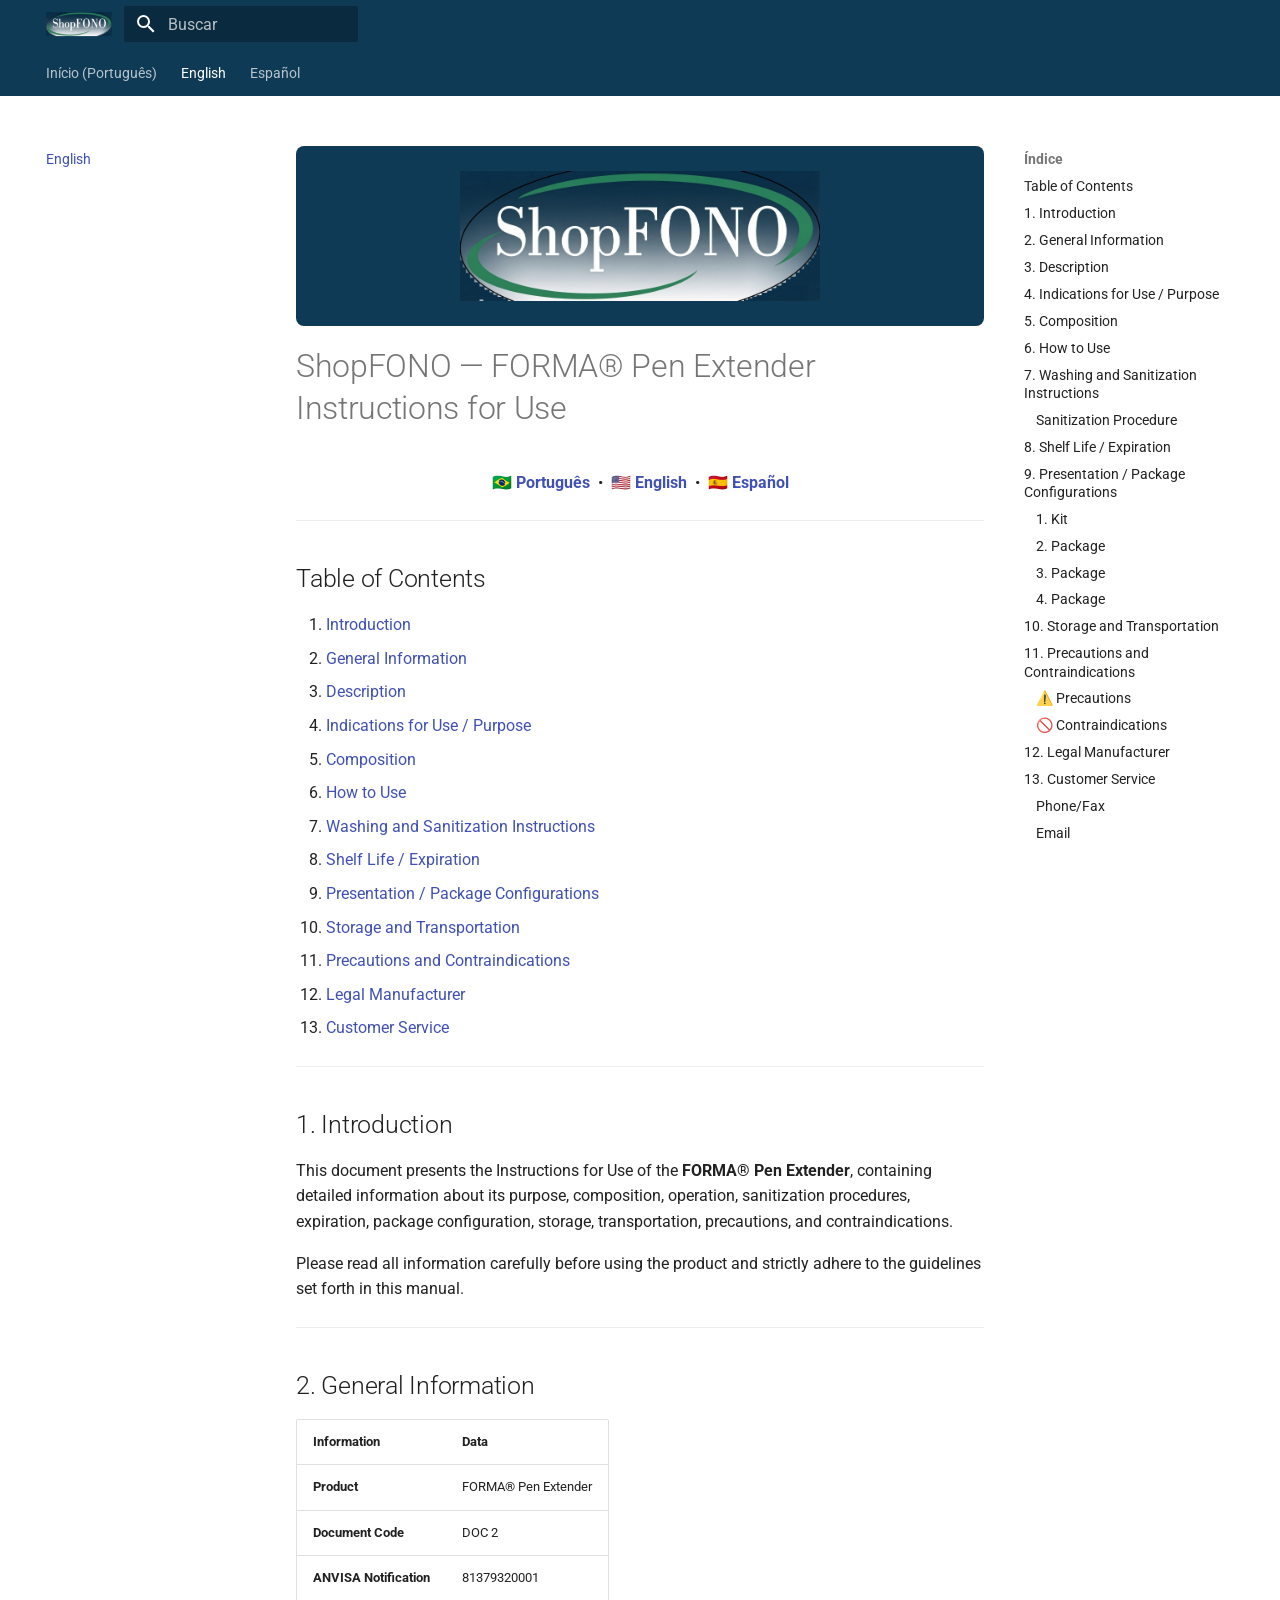
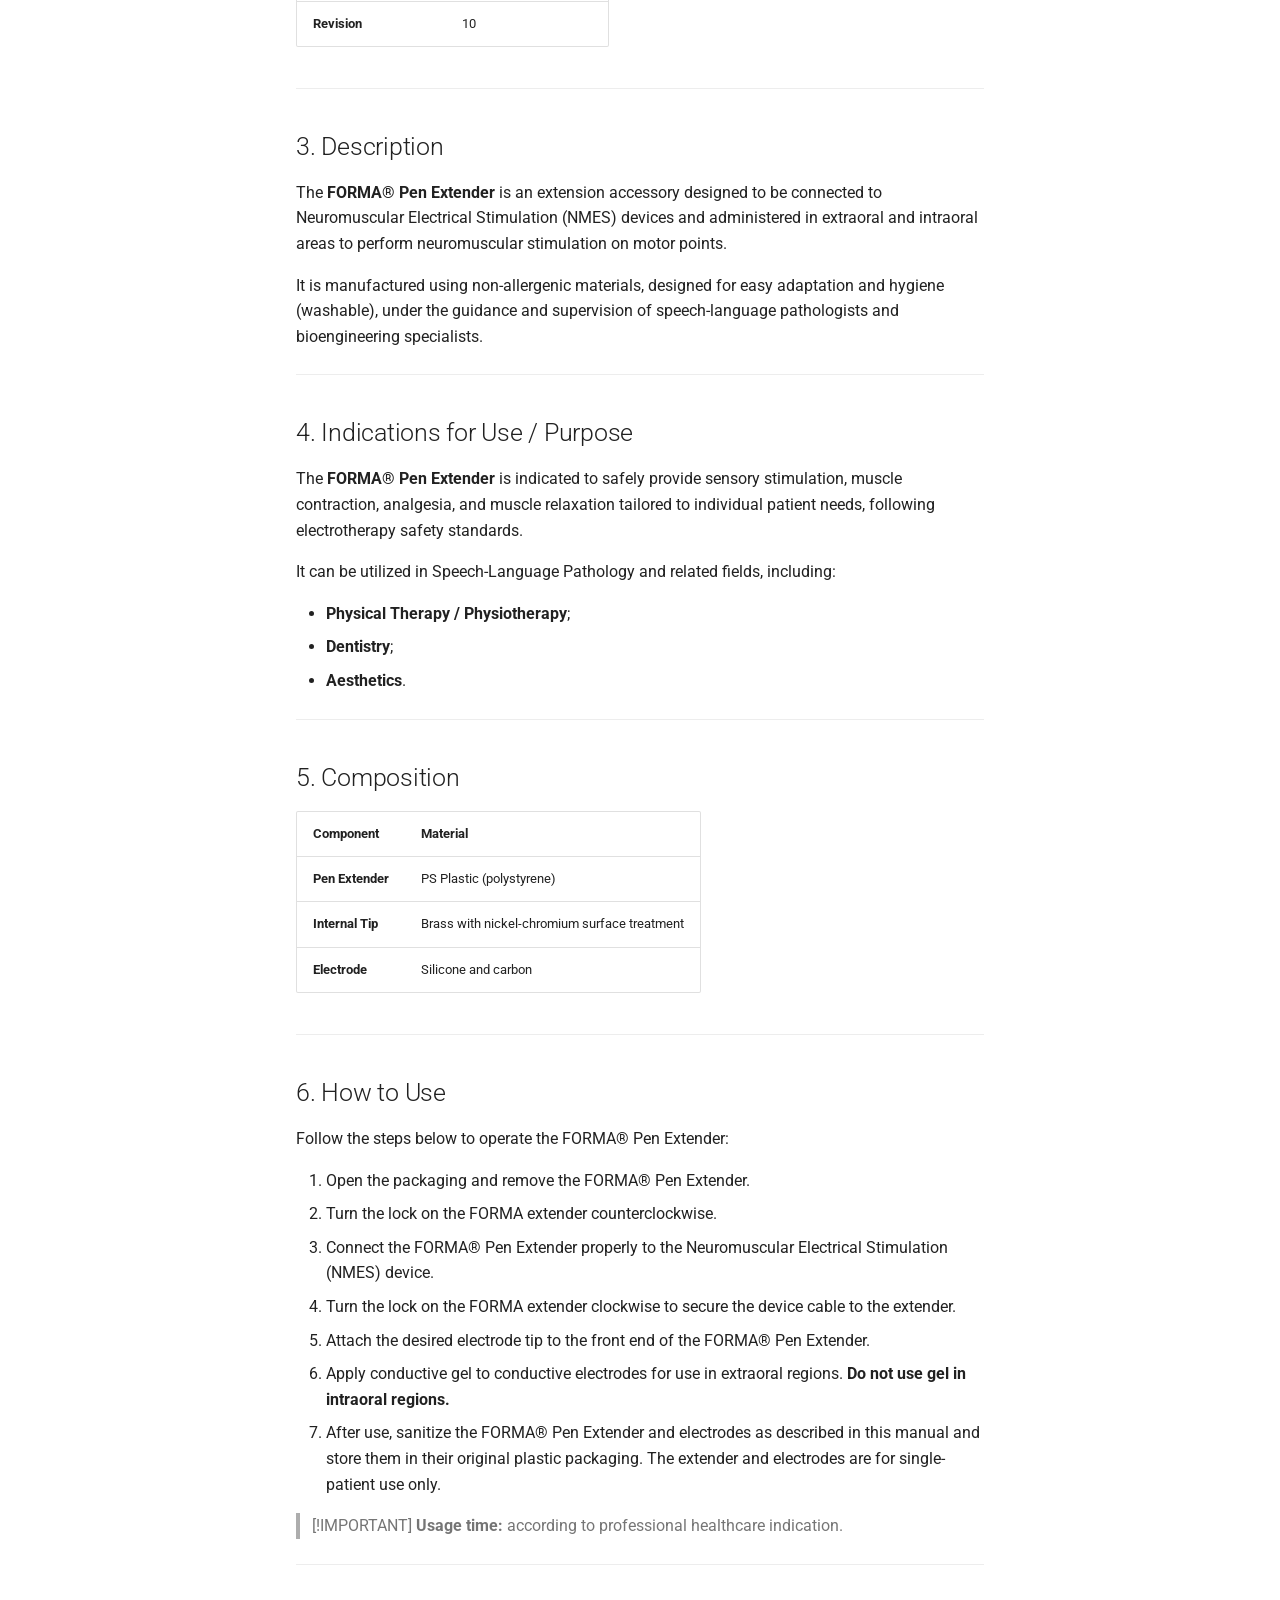
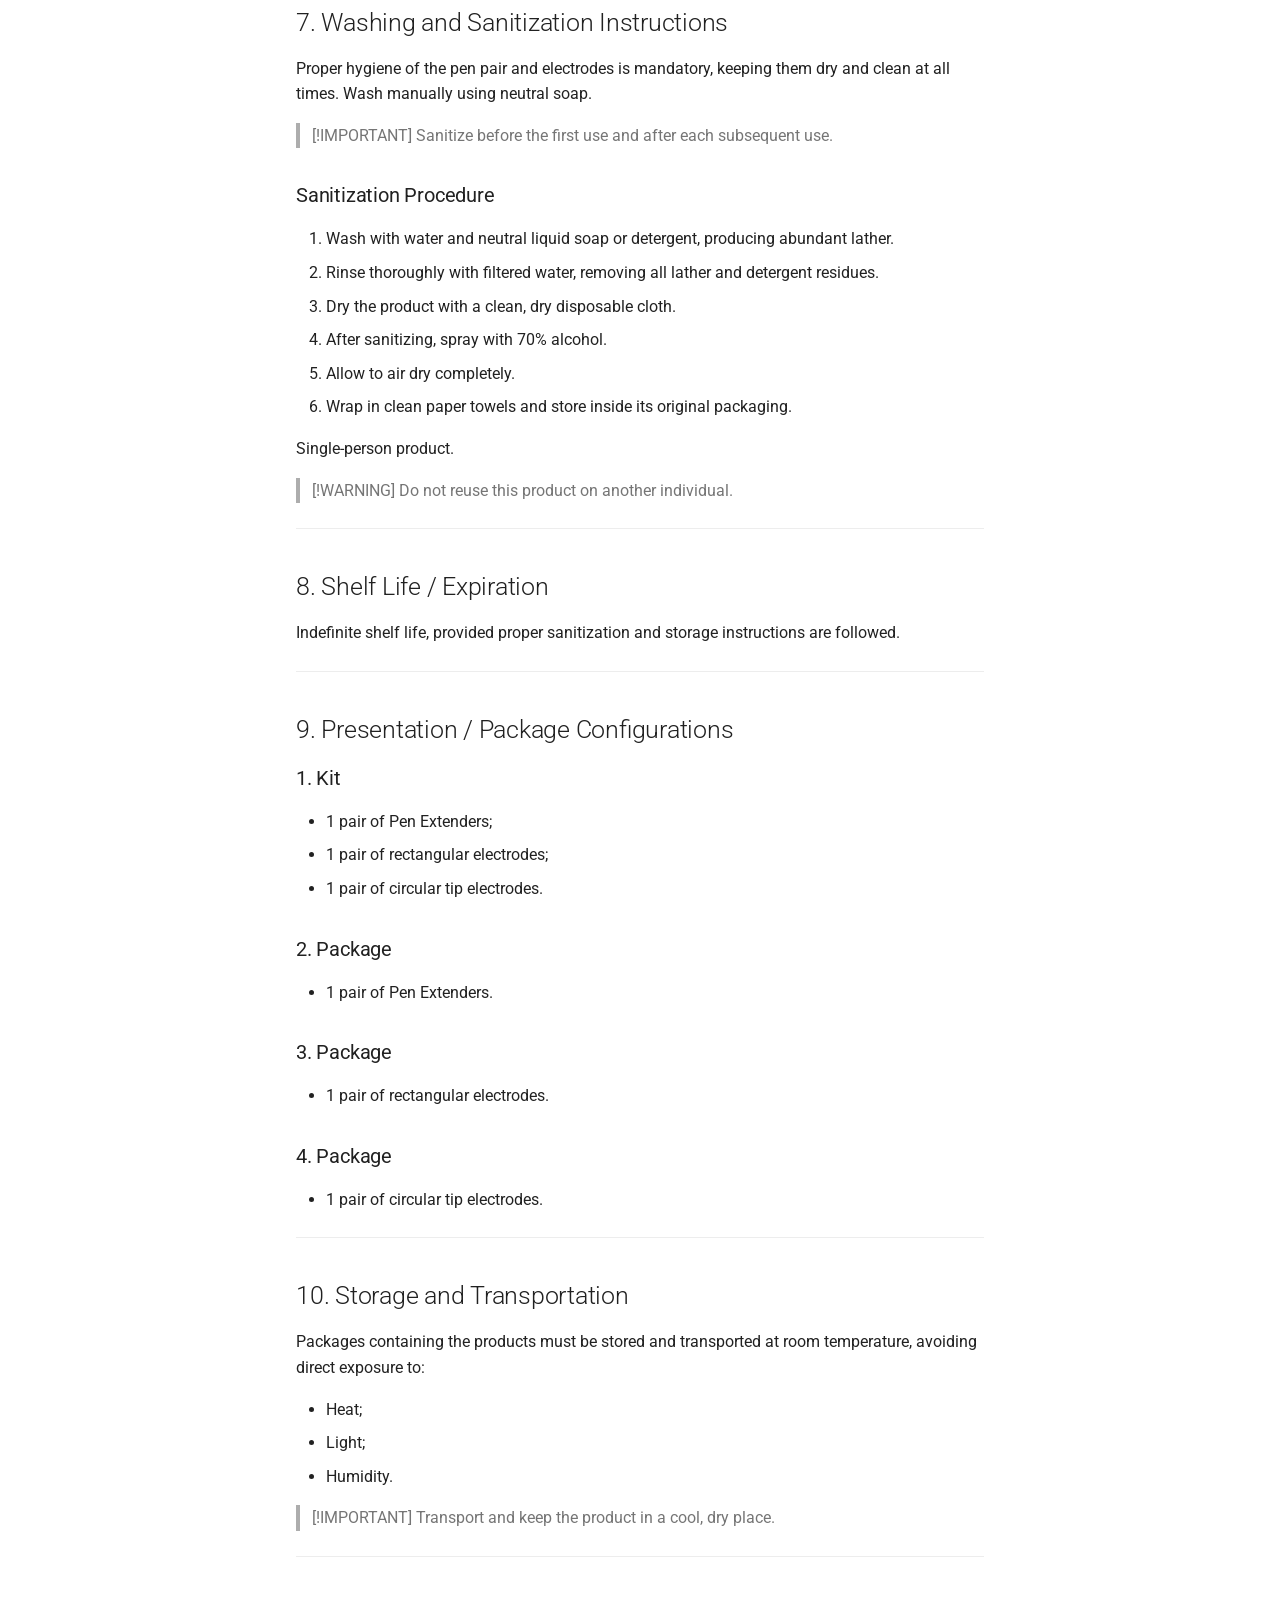
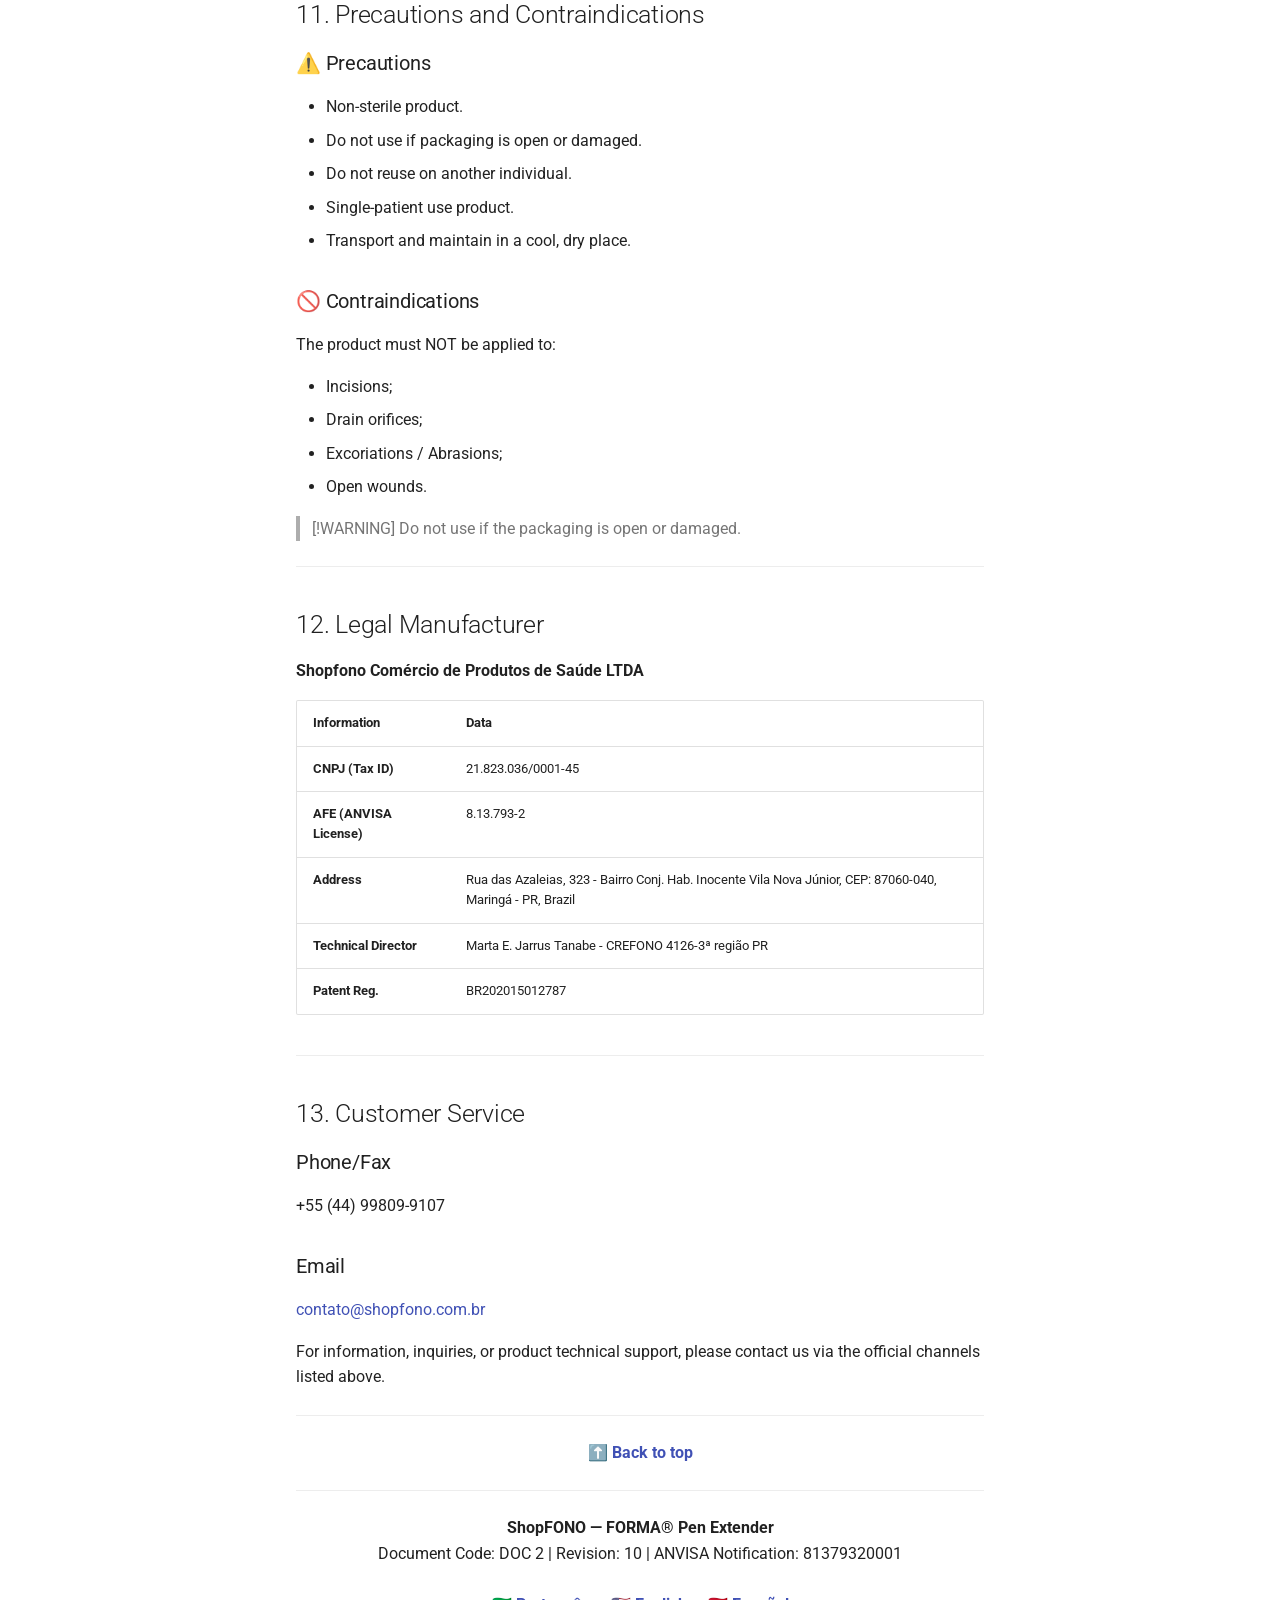
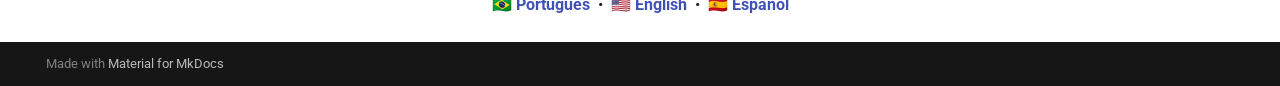
==== commit 56e721f0: "Deployed b401fdf with MkDocs version: 1.6.1" ====
--- a/en-US/index.html
+++ b/en-US/index.html
@@ -25,7 +25,7 @@
     
     
       
-        <title>English - ShopFONO</title>
+        <title>English - </title>
       
     
     
@@ -82,7 +82,7 @@
 
 <header class="md-header" data-md-component="header">
   <nav class="md-header__inner md-grid" aria-label="Cabeçalho">
-    <a href=".." title="ShopFONO" class="md-header__button md-logo" aria-label="ShopFONO" data-md-component="logo">
+    <a href=".." title="" class="md-header__button md-logo" aria-label="" data-md-component="logo">
       
   <img src="../assets/logo.png" alt="logo">
 
@@ -95,7 +95,7 @@
       <div class="md-header__ellipsis">
         <div class="md-header__topic">
           <span class="md-ellipsis">
-            ShopFONO
+            
           </span>
         </div>
         <div class="md-header__topic" data-md-component="header-topic">
@@ -249,12 +249,12 @@
 
 <nav class="md-nav md-nav--primary md-nav--lifted" aria-label="Navegação" data-md-level="0">
   <label class="md-nav__title" for="__drawer">
-    <a href=".." title="ShopFONO" class="md-nav__button md-logo" aria-label="ShopFONO" data-md-component="logo">
+    <a href=".." title="" class="md-nav__button md-logo" aria-label="" data-md-component="logo">
       
   <img src="../assets/logo.png" alt="logo">
 
     </a>
-    ShopFONO
+    
   </label>
   
   <ul class="md-nav__list" data-md-scrollfix>
@@ -990,9 +990,9 @@
 
 <h1 id="shopfono-forma-pen-extender-instructions-for-use">ShopFONO — FORMA® Pen Extender Instructions for Use</h1>
 <p align="center">
-  <a href="../pt-BR/README.md"><b>🇧🇷 Português</b></a> &nbsp;•&nbsp;
-  <a href="../en-US/README.md"><b>🇺🇸 English</b></a> &nbsp;•&nbsp;
-  <a href="../es-ES/README.md"><b>🇪🇸 Español</b></a>
+  <a href="../pt-BR/"><b>🇧🇷 Português</b></a> &nbsp;•&nbsp;
+  <a href="../en-US/"><b>🇺🇸 English</b></a> &nbsp;•&nbsp;
+  <a href="../es-ES/"><b>🇪🇸 Español</b></a>
 </p>
 
 <hr />
@@ -1224,9 +1224,9 @@
 <p align="center">
   <b>ShopFONO — FORMA® Pen Extender</b><br>
   Document Code: DOC 2 | Revision: 10 | ANVISA Notification: 81379320001<br><br>
-  <a href="../pt-BR/README.md"><b>🇧🇷 Português</b></a> &nbsp;•&nbsp;
-  <a href="../en-US/README.md"><b>🇺🇸 English</b></a> &nbsp;•&nbsp;
-  <a href="../es-ES/README.md"><b>🇪🇸 Español</b></a>
+  <a href="../pt-BR/"><b>🇧🇷 Português</b></a> &nbsp;•&nbsp;
+  <a href="../en-US/"><b>🇺🇸 English</b></a> &nbsp;•&nbsp;
+  <a href="../es-ES/"><b>🇪🇸 Español</b></a>
 </p>
 
 
--- a/stylesheets/extra.css
+++ b/stylesheets/extra.css
@@ -1,4 +1,4 @@
-/* Estilização do cabeçalho MkDocs com a cor corporativa ShopFONO (#0E3A55) */
+/* Estilização corporativa ShopFONO (#0E3A55) e ocultação do texto do cabeçalho */
 
 .md-header {
   background-color: #0E3A55 !important;
@@ -6,6 +6,12 @@
 
 .md-tabs {
   background-color: #0E3A55 !important;
+}
+
+/* Ocultar o texto do título (ex: CanetaForma) na barra de navegação do topo */
+.md-header__title,
+.md-header__topic {
+  display: none !important;
 }
 
 .logo-header-panel {
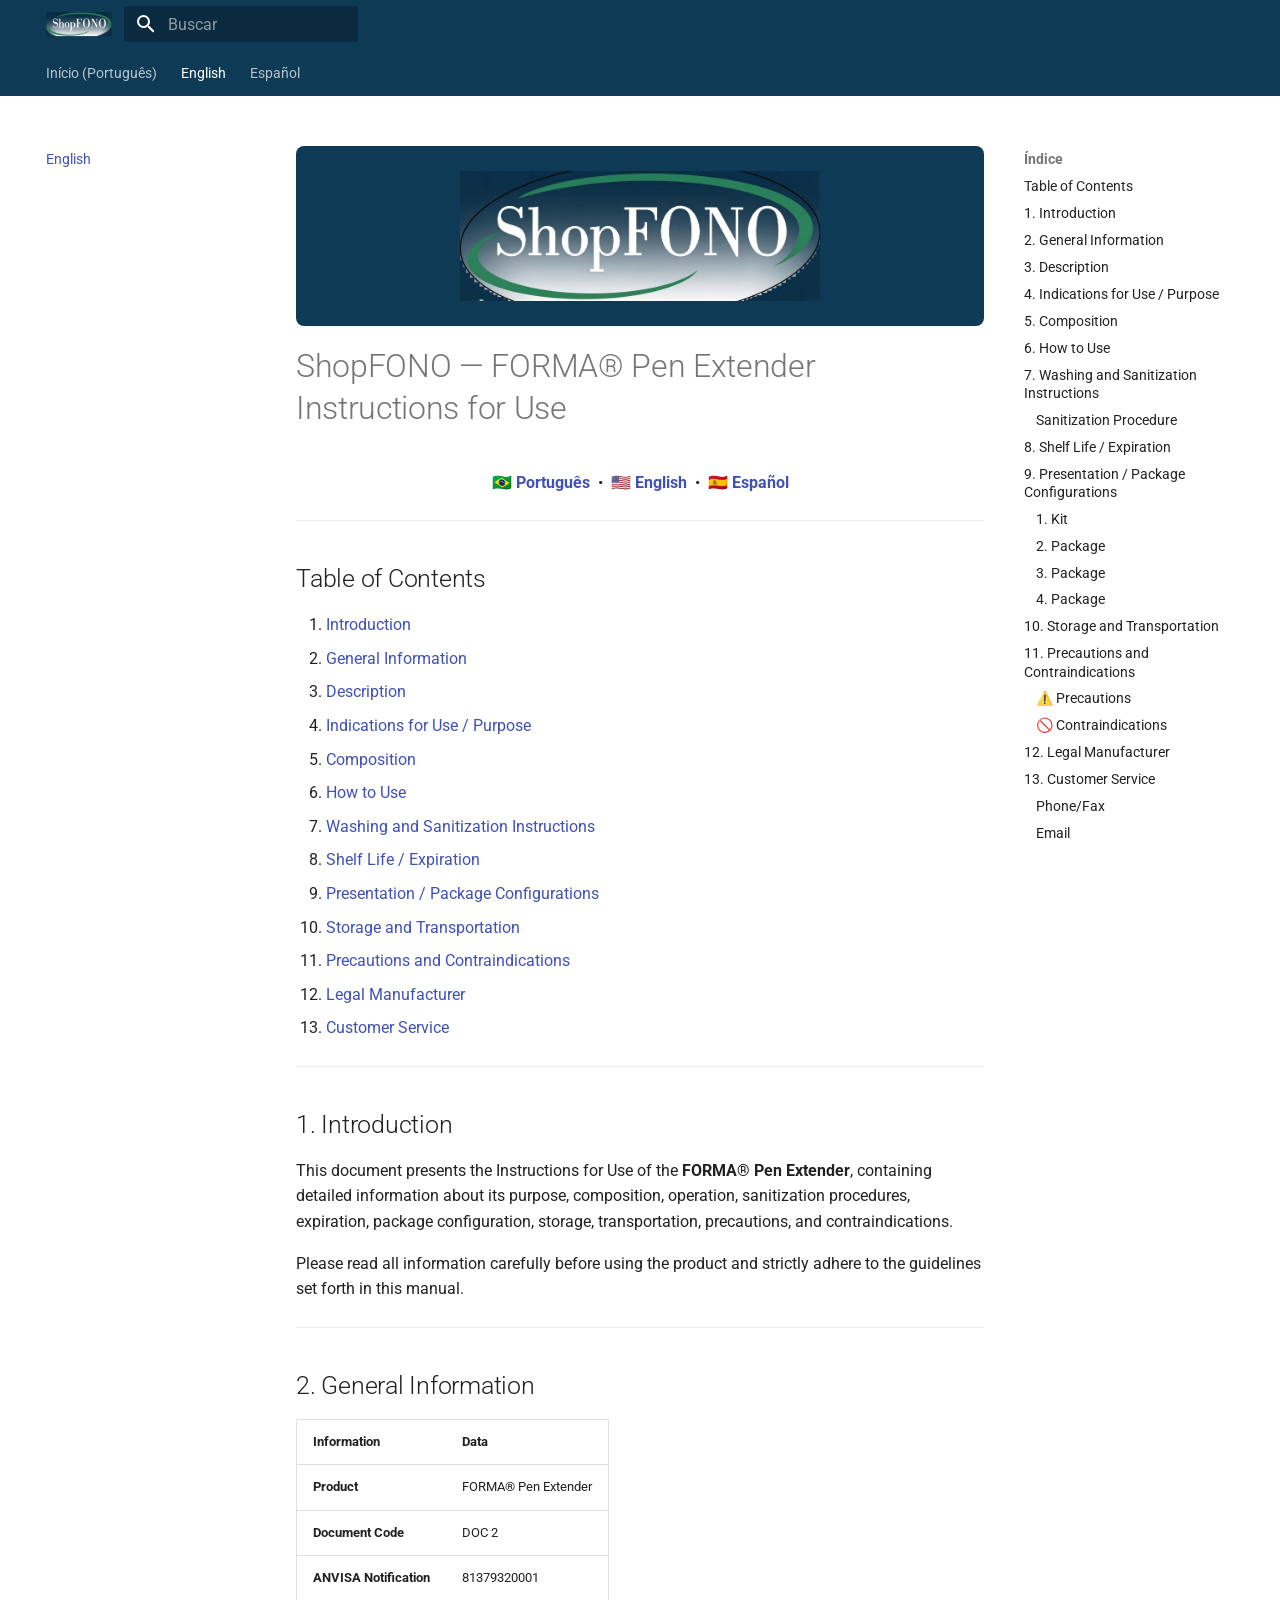
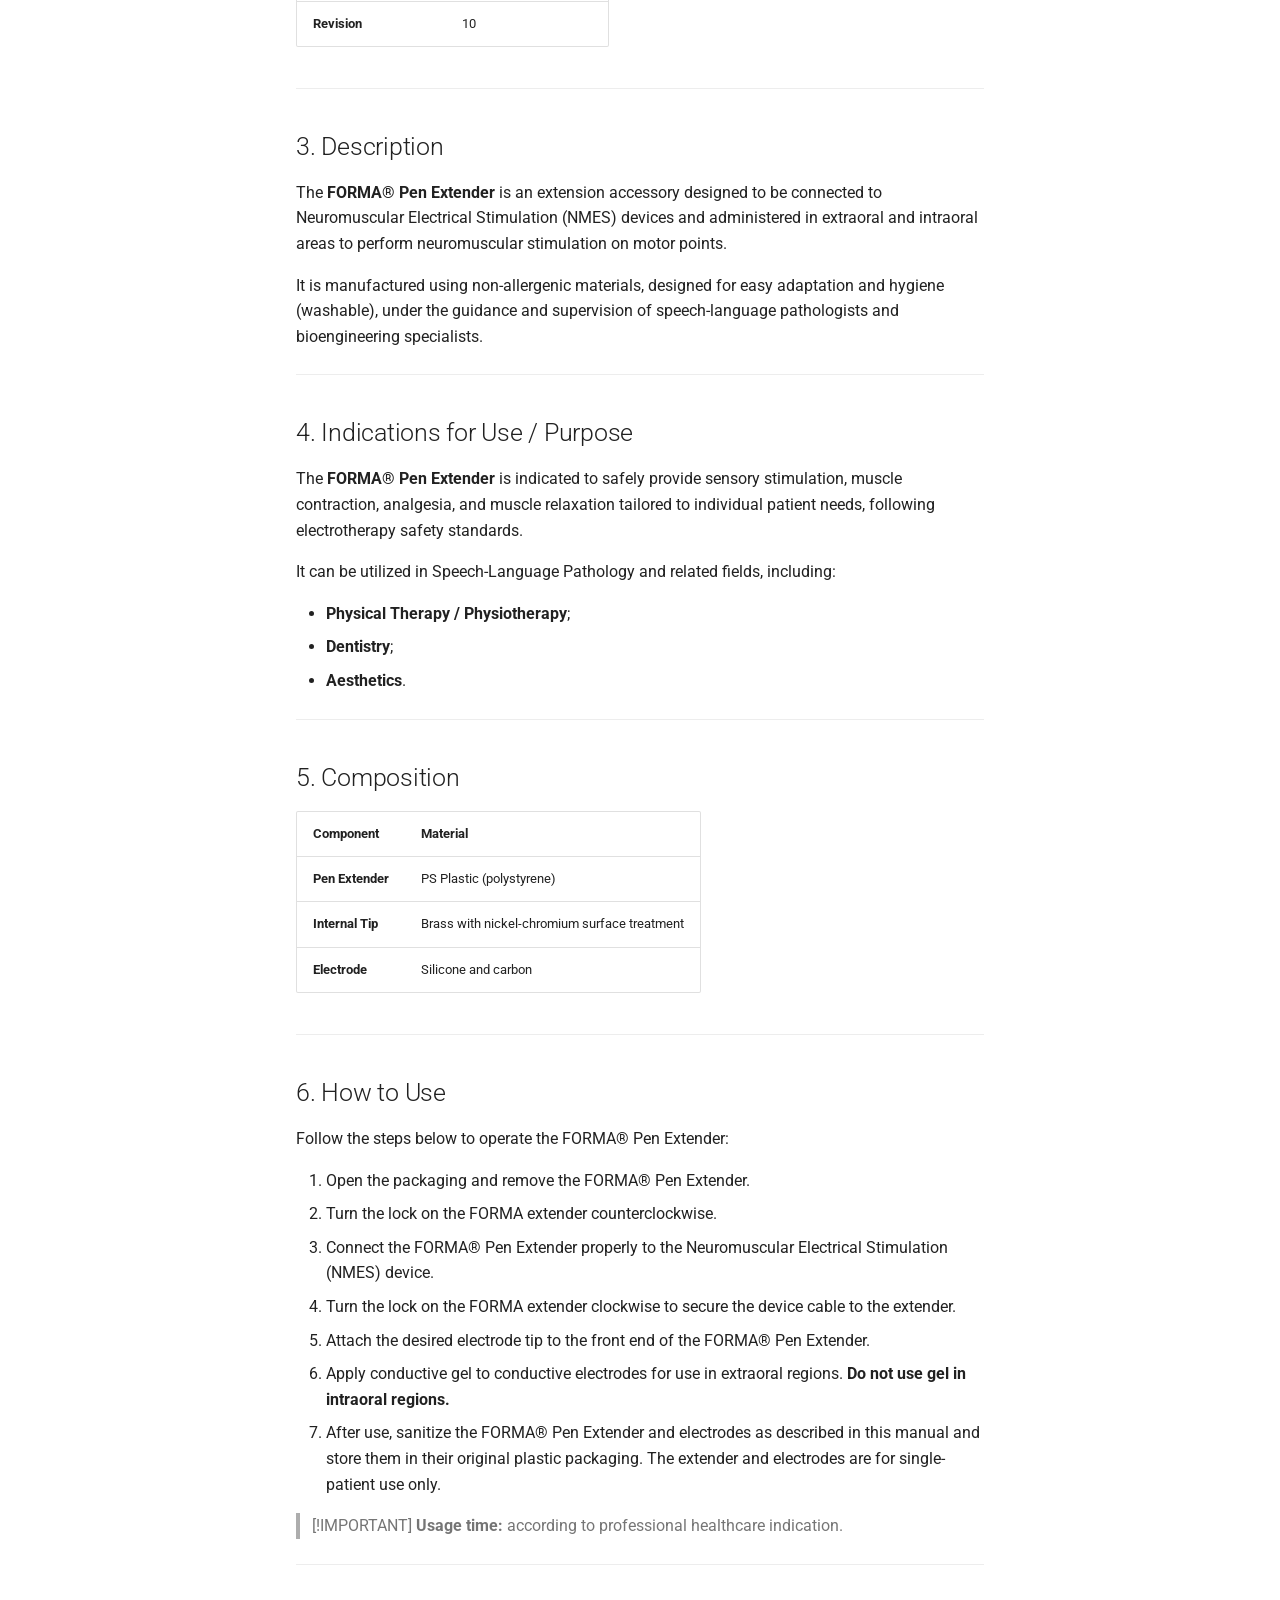
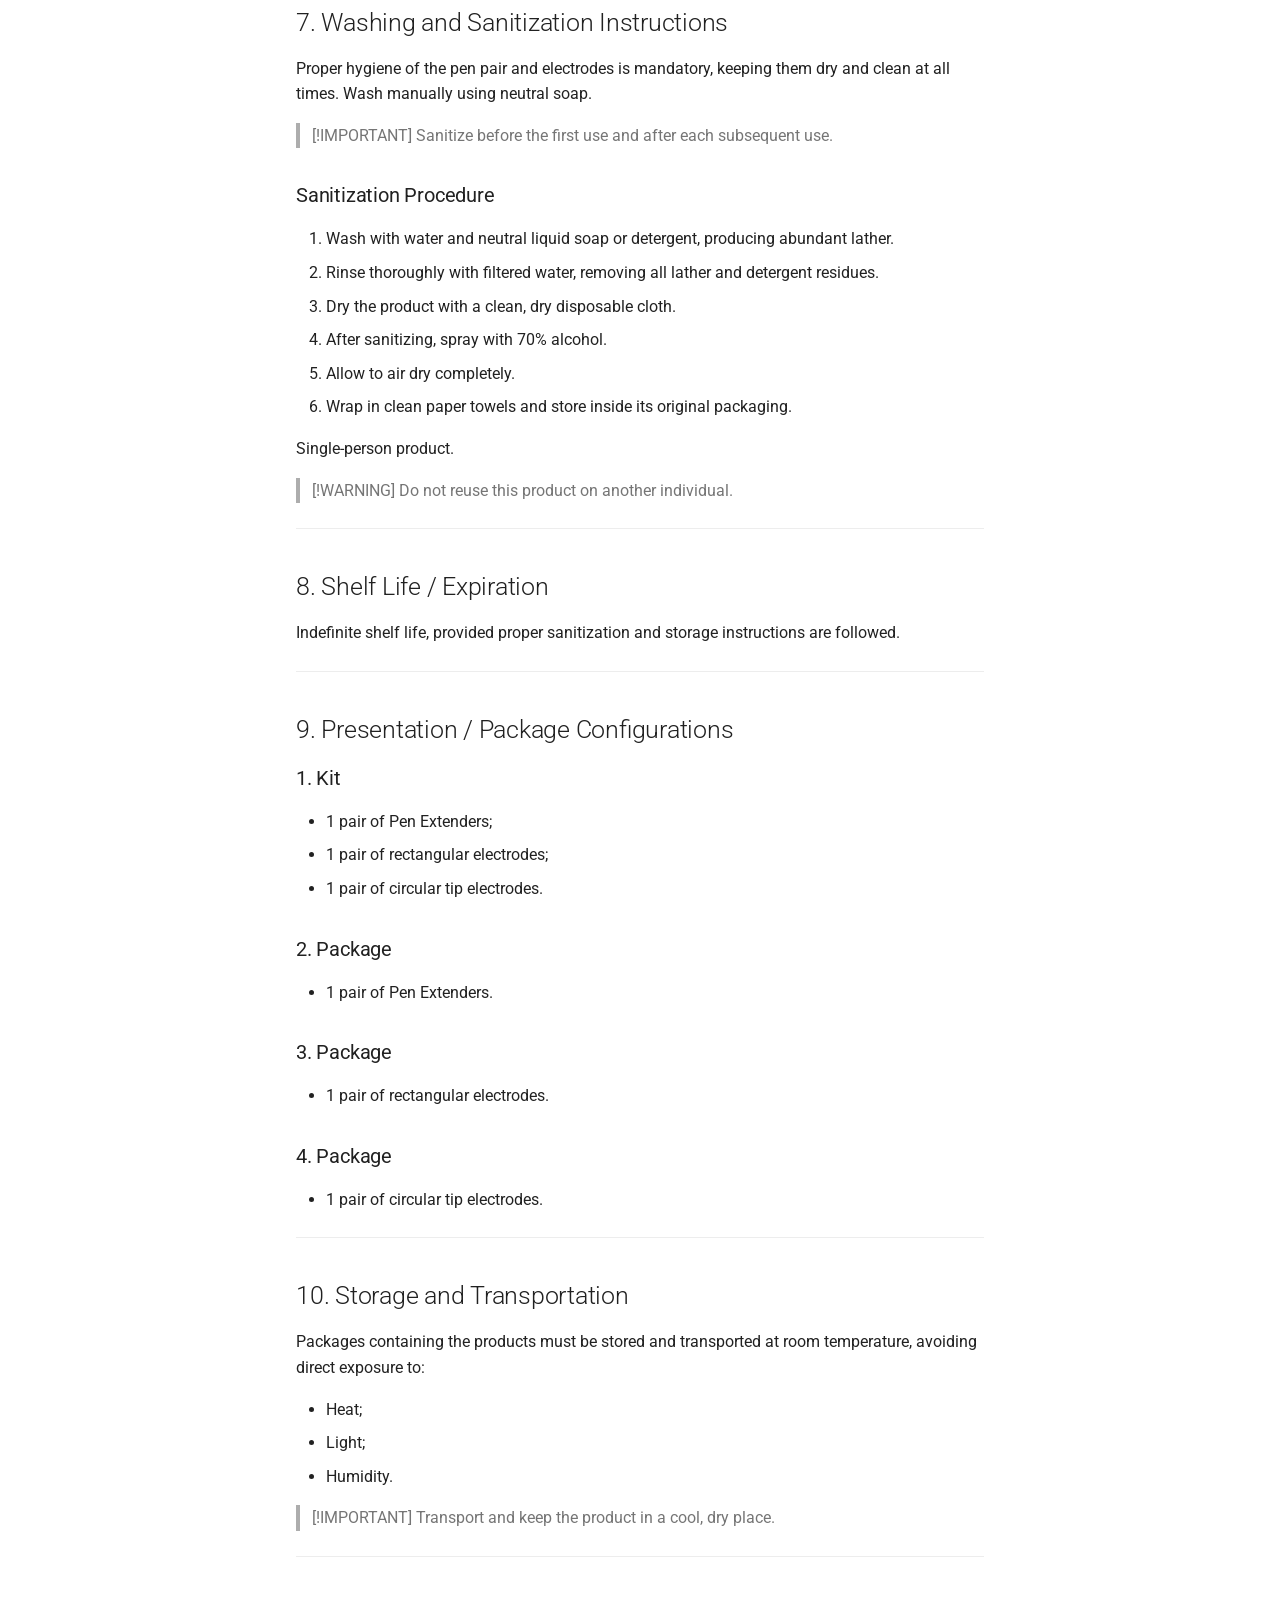
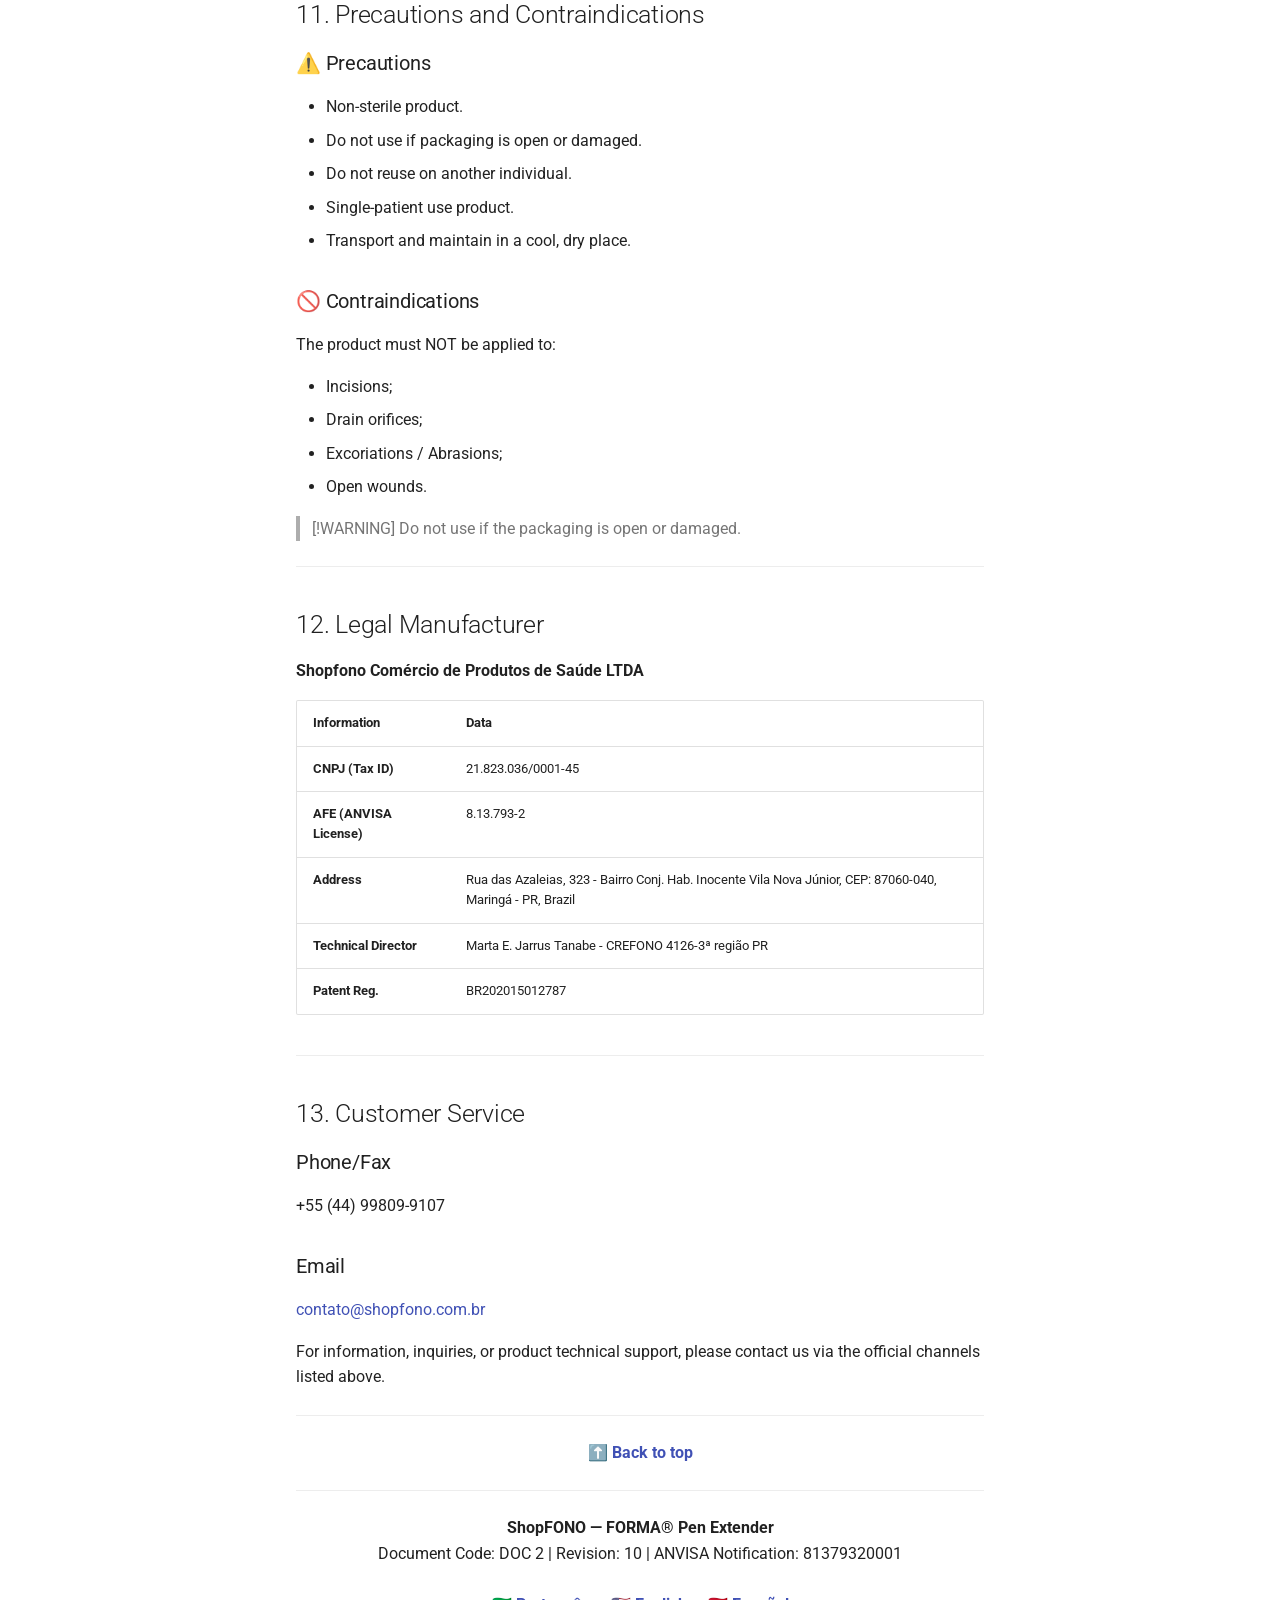
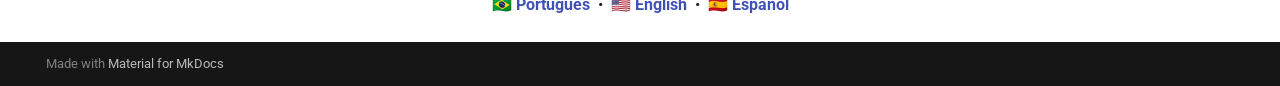
==== commit 3b3b6413: "Deployed 6b45ec3 with MkDocs version: 1.6.1" ====
--- a/en-US/index.html
+++ b/en-US/index.html
@@ -8,7 +8,7 @@
       
       
       
-        <link rel="canonical" href="https://docshopfono.github.io/CanetaForma/en-US/">
+        <link rel="canonical" href="https://shopfono.github.io/CanetaForma/en-US/">
       
       
         <link rel="prev" href="..">
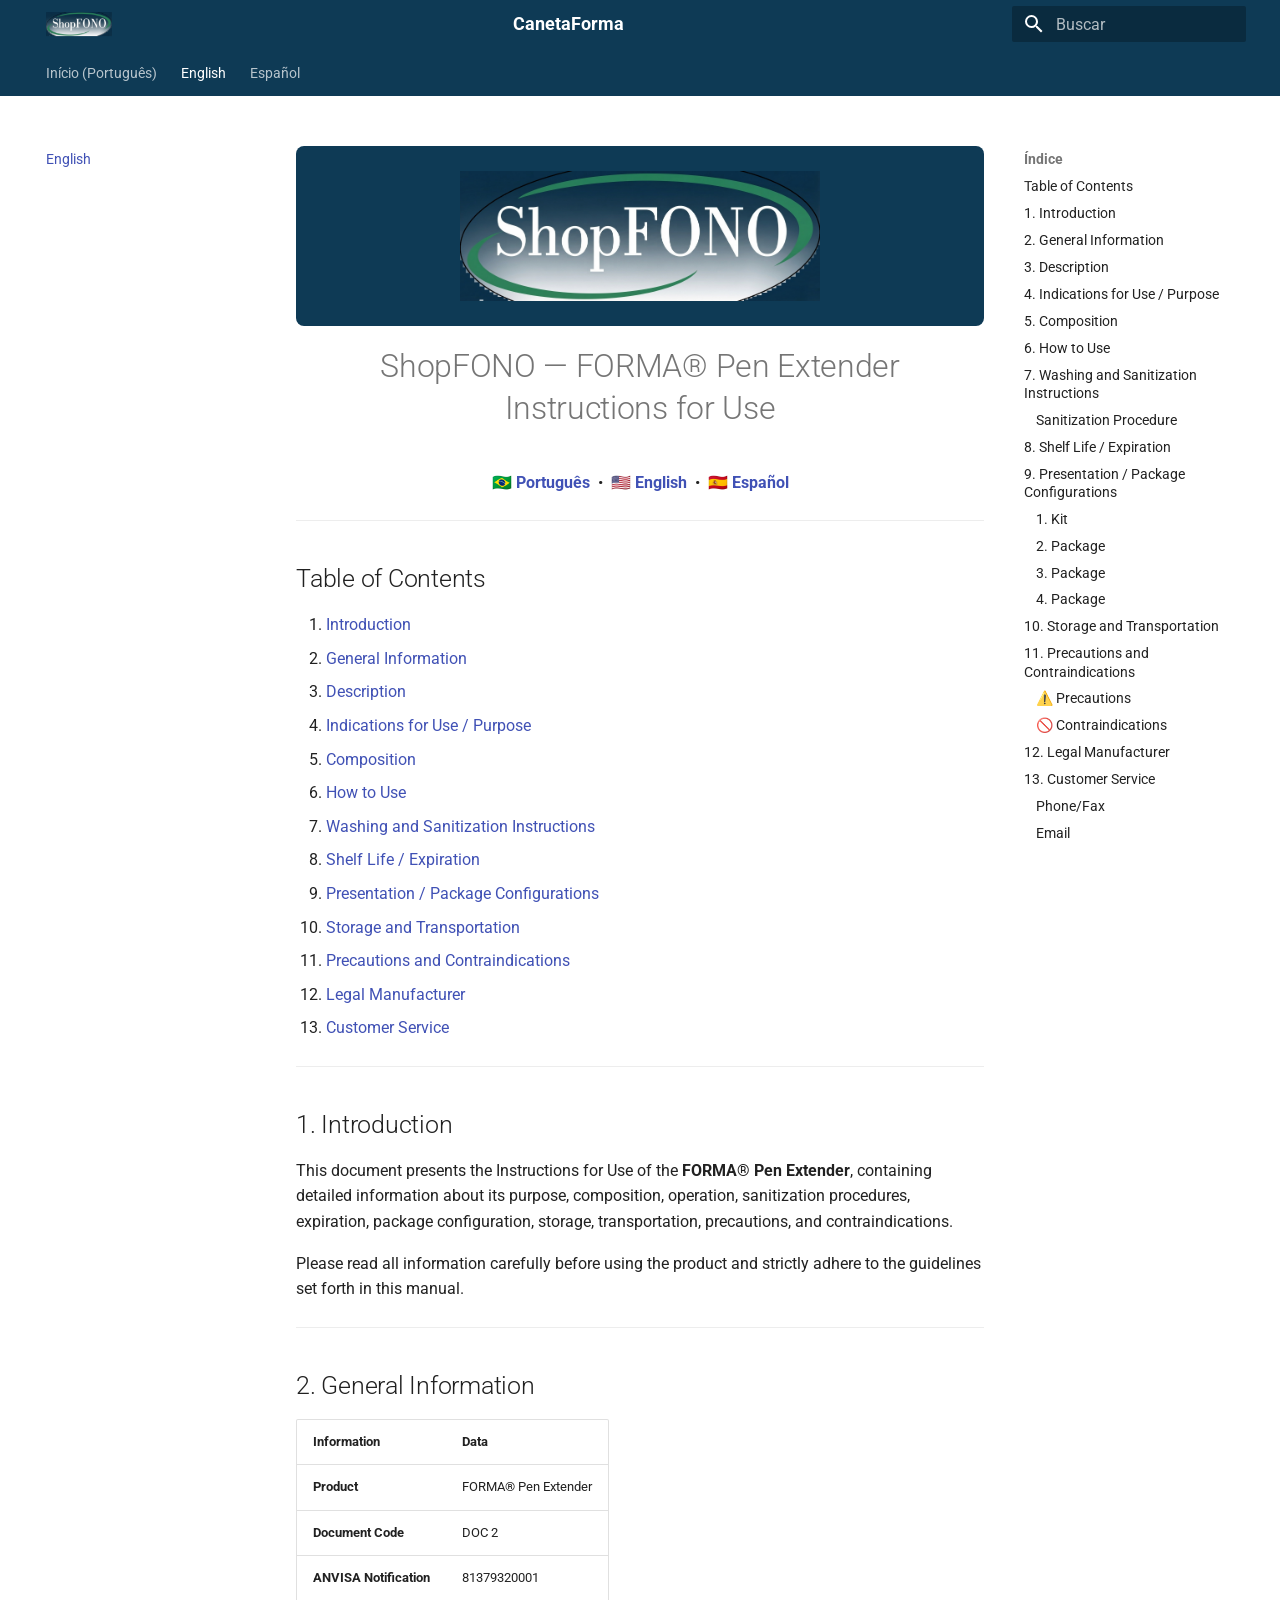
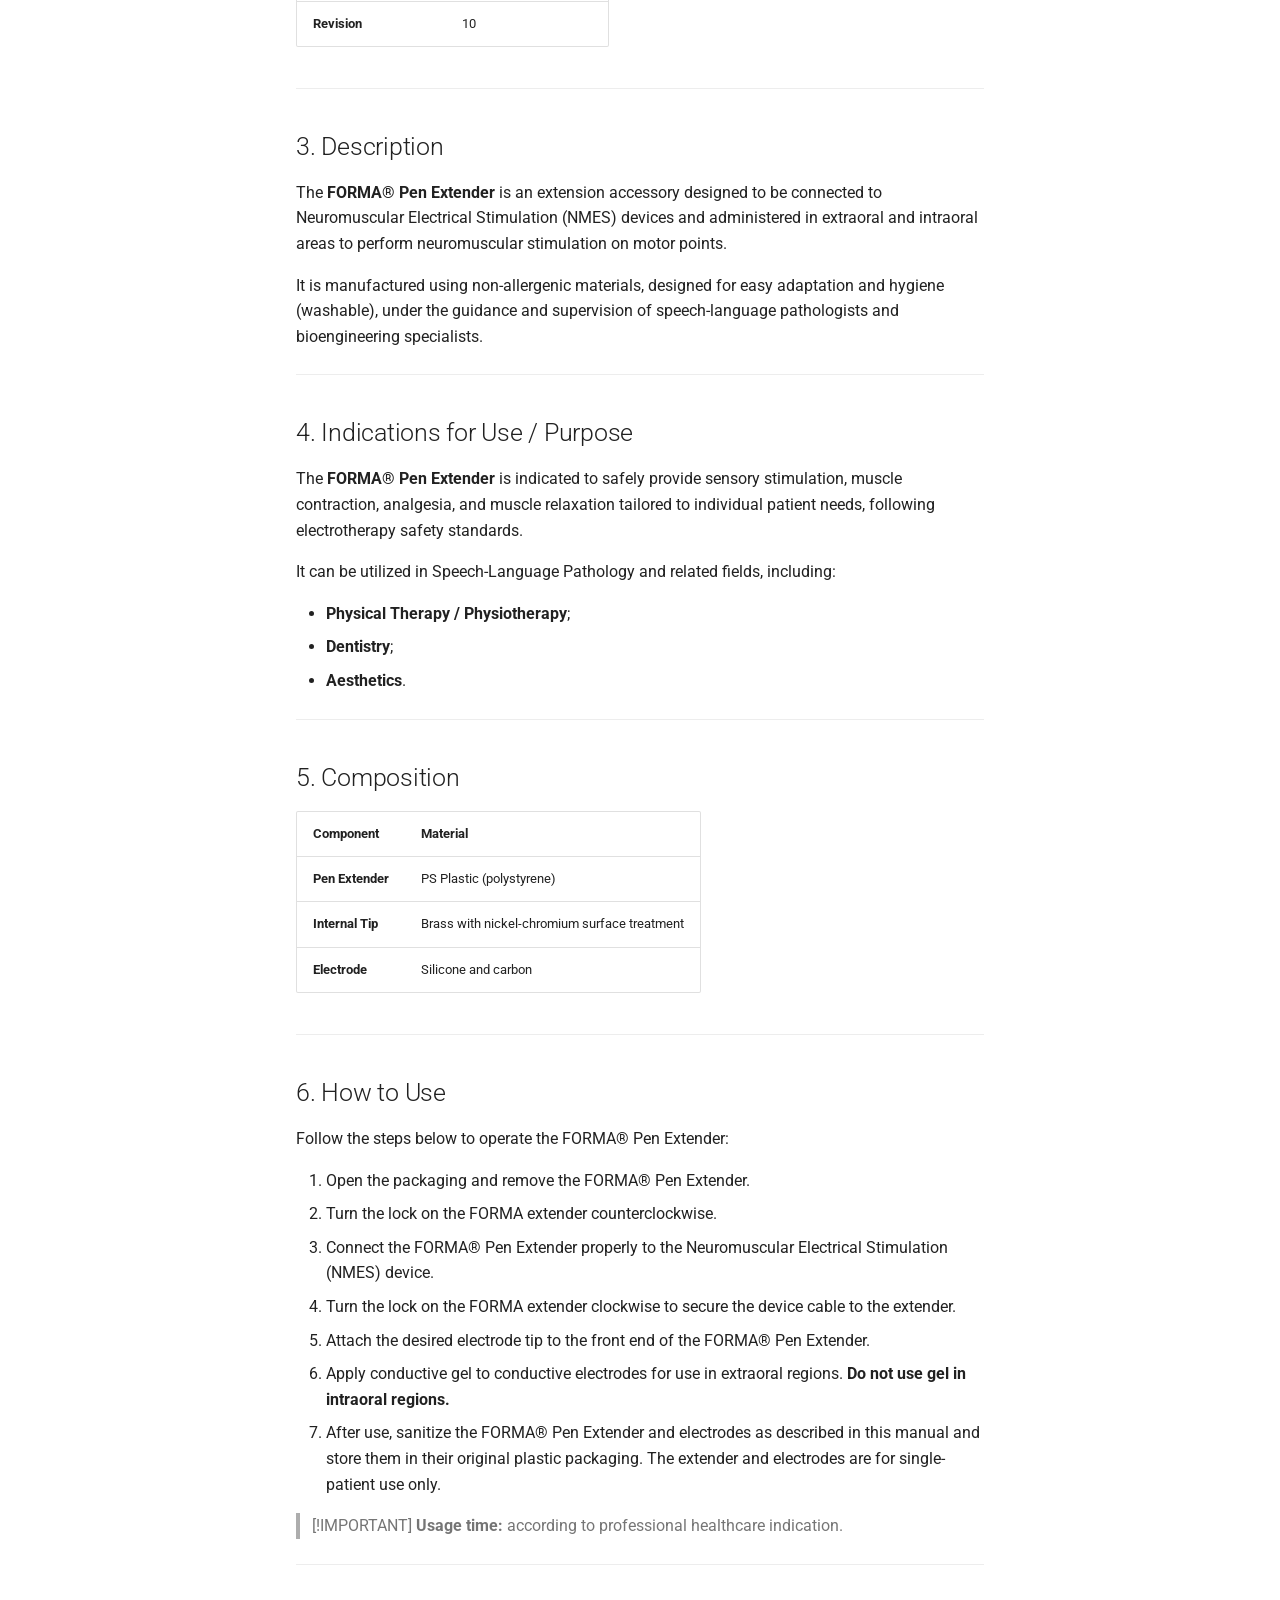
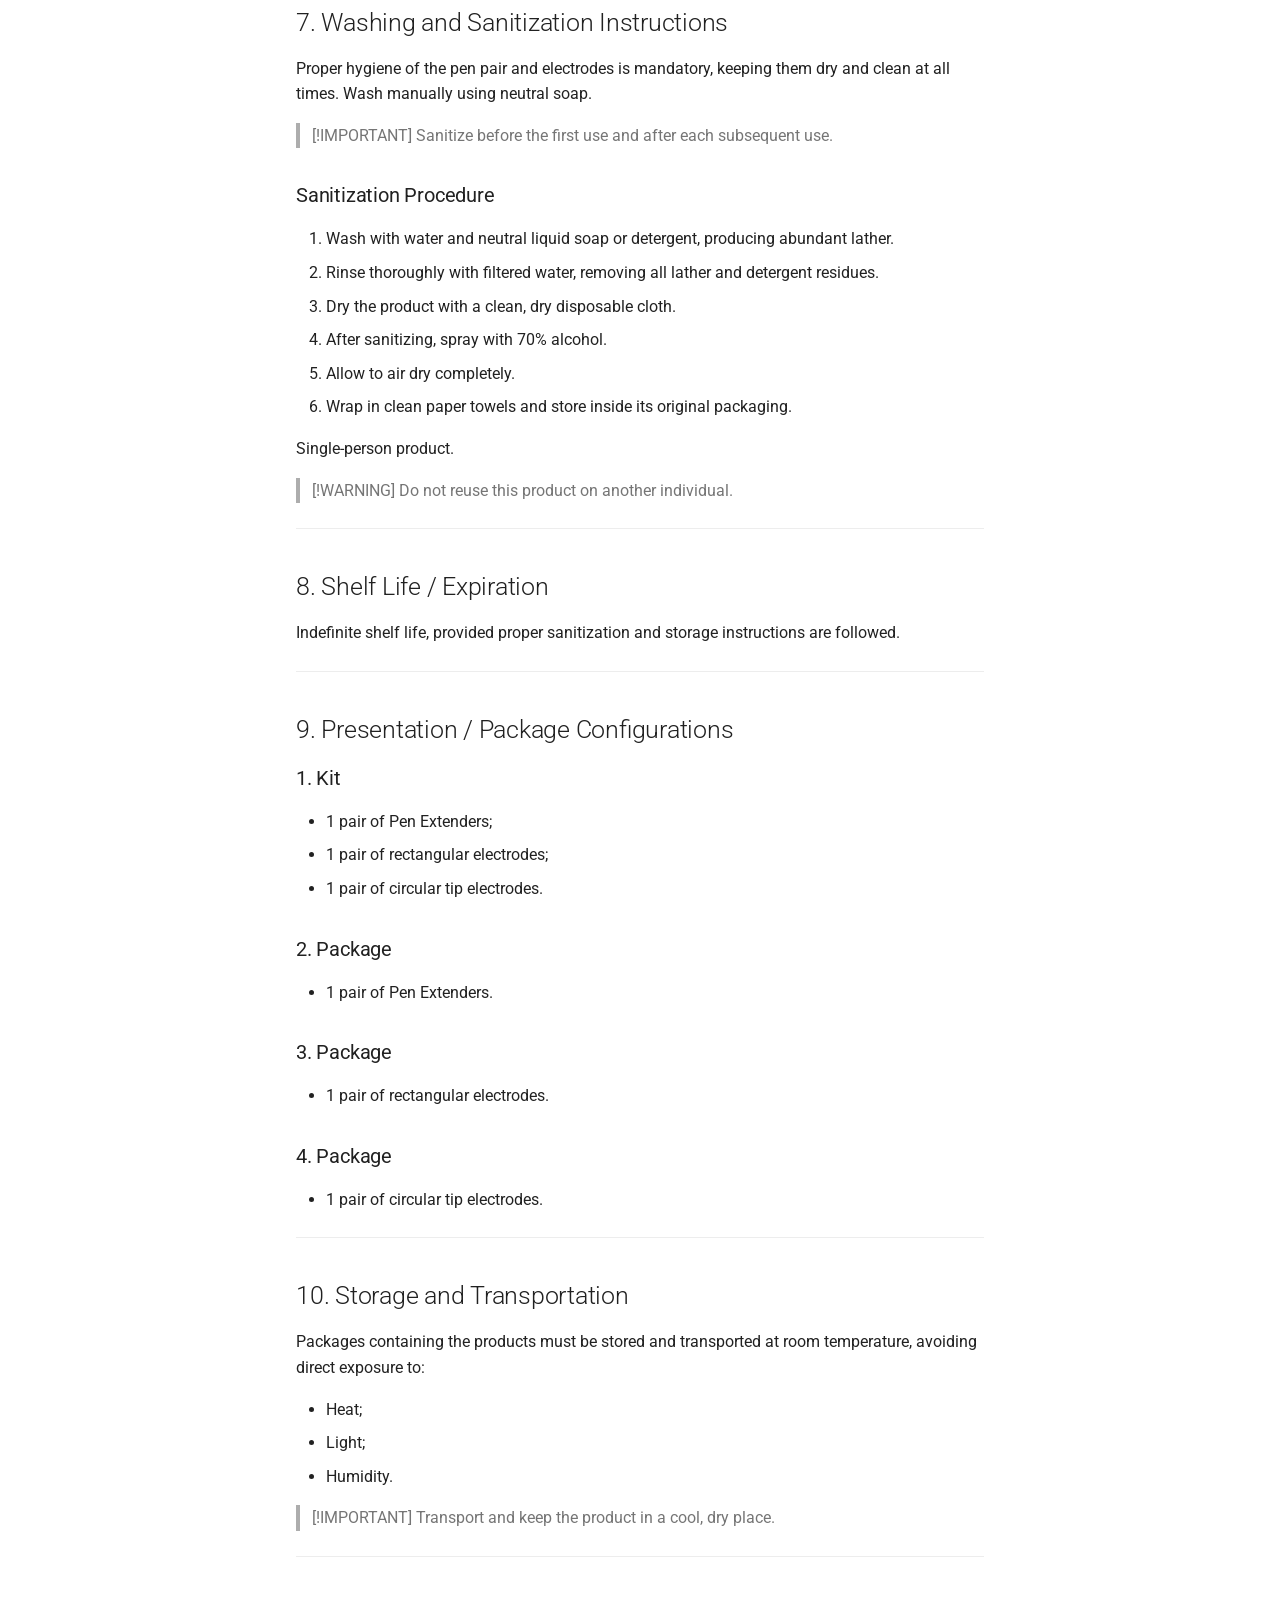
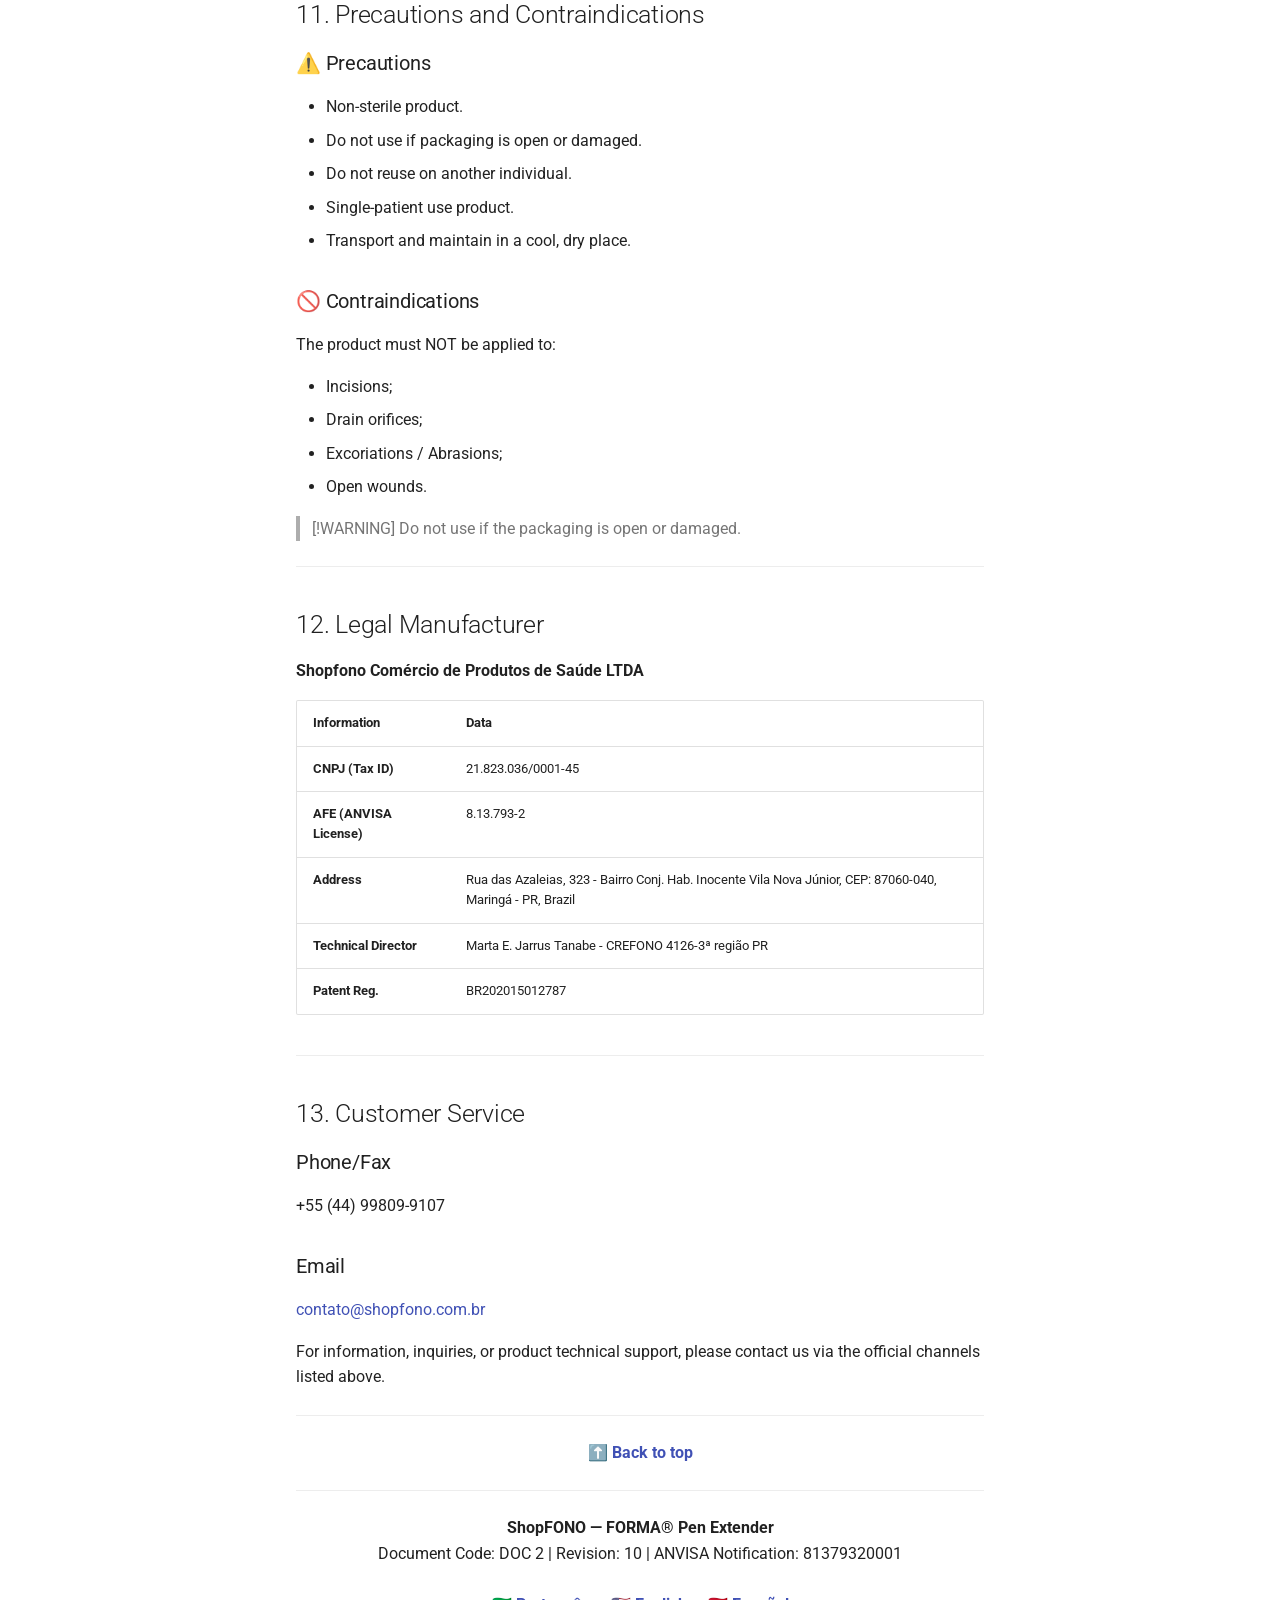
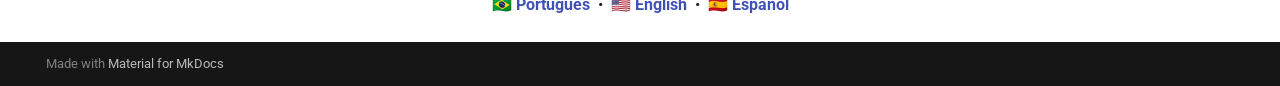
==== commit 0360d233: "Deployed 47e0f13 with MkDocs version: 1.6.1" ====
--- a/en-US/index.html
+++ b/en-US/index.html
@@ -25,7 +25,7 @@
     
     
       
-        <title>English - </title>
+        <title>English - CanetaForma</title>
       
     
     
@@ -82,7 +82,7 @@
 
 <header class="md-header" data-md-component="header">
   <nav class="md-header__inner md-grid" aria-label="Cabeçalho">
-    <a href=".." title="" class="md-header__button md-logo" aria-label="" data-md-component="logo">
+    <a href=".." title="CanetaForma" class="md-header__button md-logo" aria-label="CanetaForma" data-md-component="logo">
       
   <img src="../assets/logo.png" alt="logo">
 
@@ -95,7 +95,7 @@
       <div class="md-header__ellipsis">
         <div class="md-header__topic">
           <span class="md-ellipsis">
-            
+            CanetaForma
           </span>
         </div>
         <div class="md-header__topic" data-md-component="header-topic">
@@ -249,12 +249,12 @@
 
 <nav class="md-nav md-nav--primary md-nav--lifted" aria-label="Navegação" data-md-level="0">
   <label class="md-nav__title" for="__drawer">
-    <a href=".." title="" class="md-nav__button md-logo" aria-label="" data-md-component="logo">
+    <a href=".." title="CanetaForma" class="md-nav__button md-logo" aria-label="CanetaForma" data-md-component="logo">
       
   <img src="../assets/logo.png" alt="logo">
 
     </a>
-    
+    CanetaForma
   </label>
   
   <ul class="md-nav__list" data-md-scrollfix>
--- a/stylesheets/extra.css
+++ b/stylesheets/extra.css
@@ -1,4 +1,4 @@
-/* Estilização corporativa ShopFONO (#0E3A55) e ocultação do texto do cabeçalho */
+/* Estilização corporativa ShopFONO (#0E3A55) e centralização do texto do cabeçalho */
 
 .md-header {
   background-color: #0E3A55 !important;
@@ -8,10 +8,25 @@
   background-color: #0E3A55 !important;
 }
 
-/* Ocultar o texto do título (ex: CanetaForma) na barra de navegação do topo */
+/* Centralizar o texto "CanetaForma" na barra de navegação do topo */
 .md-header__title,
 .md-header__topic {
-  display: none !important;
+  display: block !important;
+  text-align: center !important;
+  width: 100% !important;
+  margin: 0 auto !important;
+  font-weight: bold;
+}
+
+.md-header__inner {
+  display: flex !important;
+  justify-content: center !important;
+  align-items: center !important;
+}
+
+/* Centralizar os títulos H1 das páginas */
+h1 {
+  text-align: center !important;
 }
 
 .logo-header-panel {
